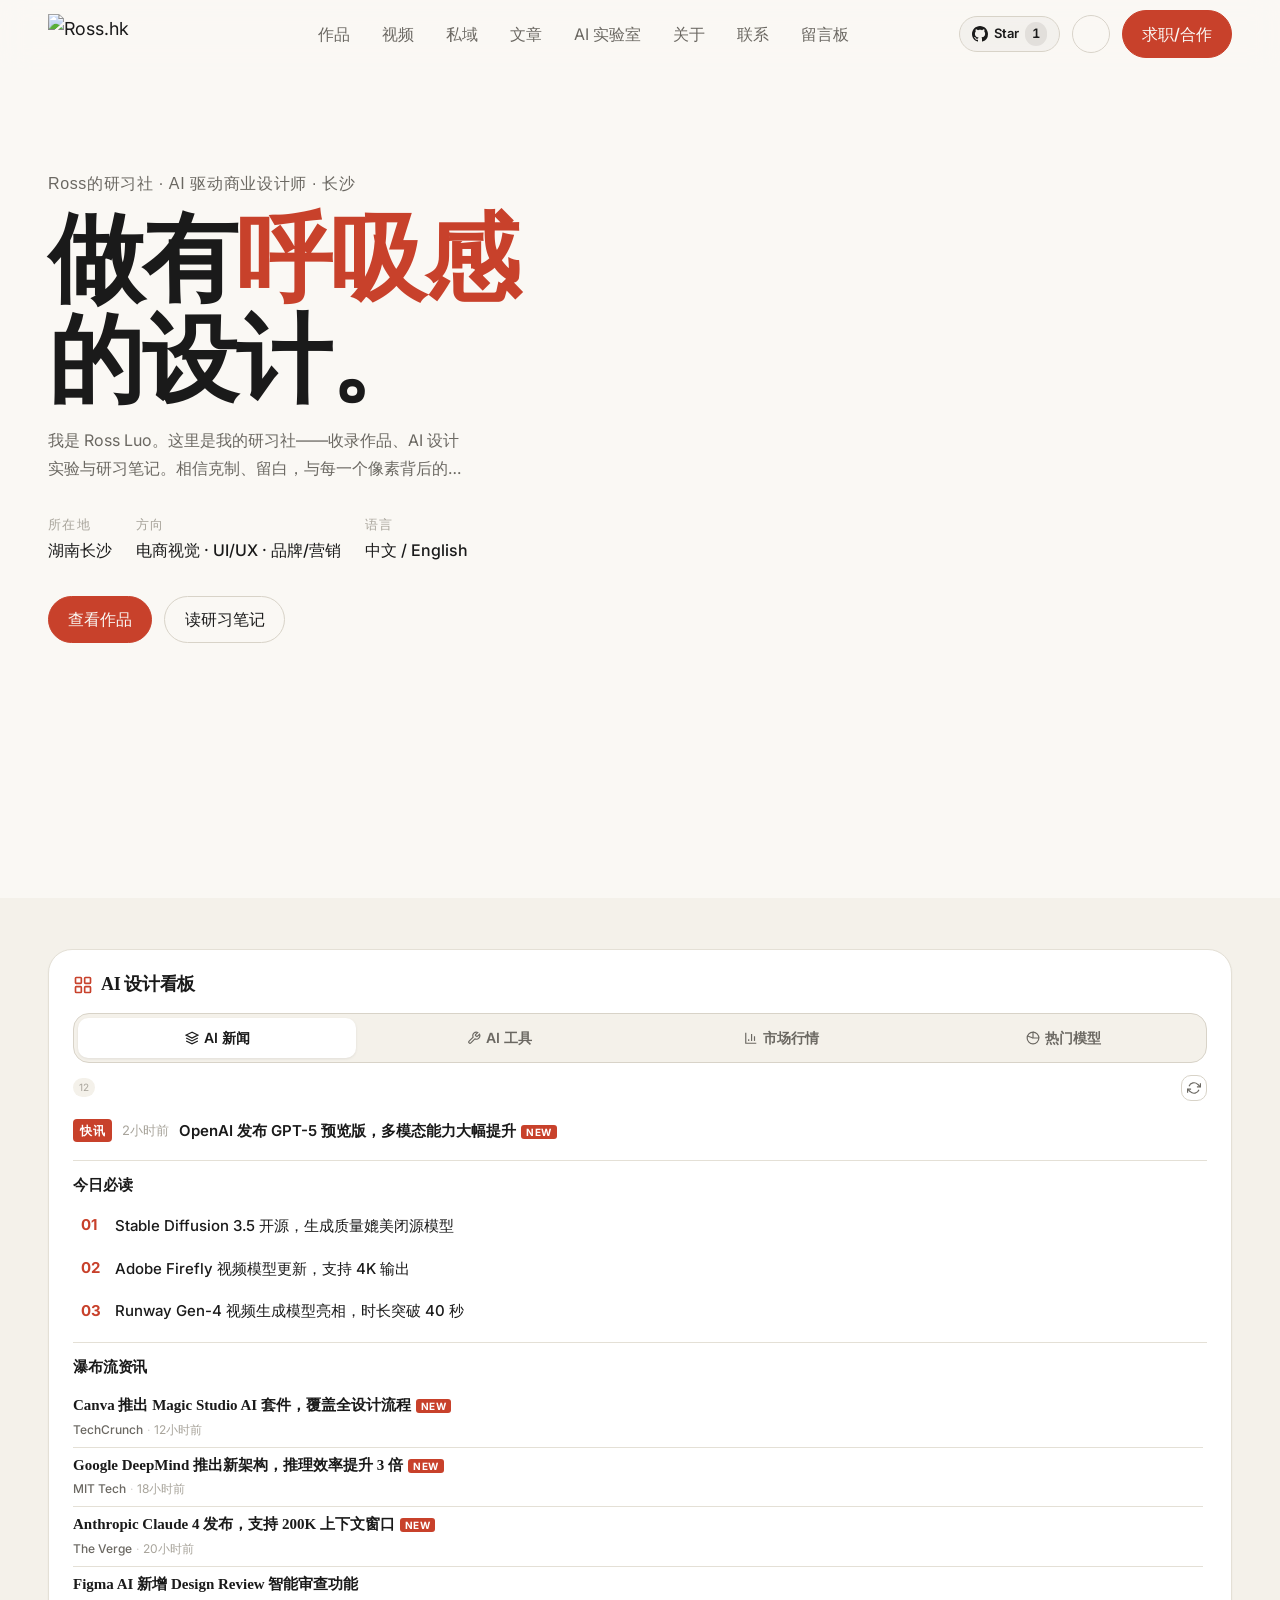
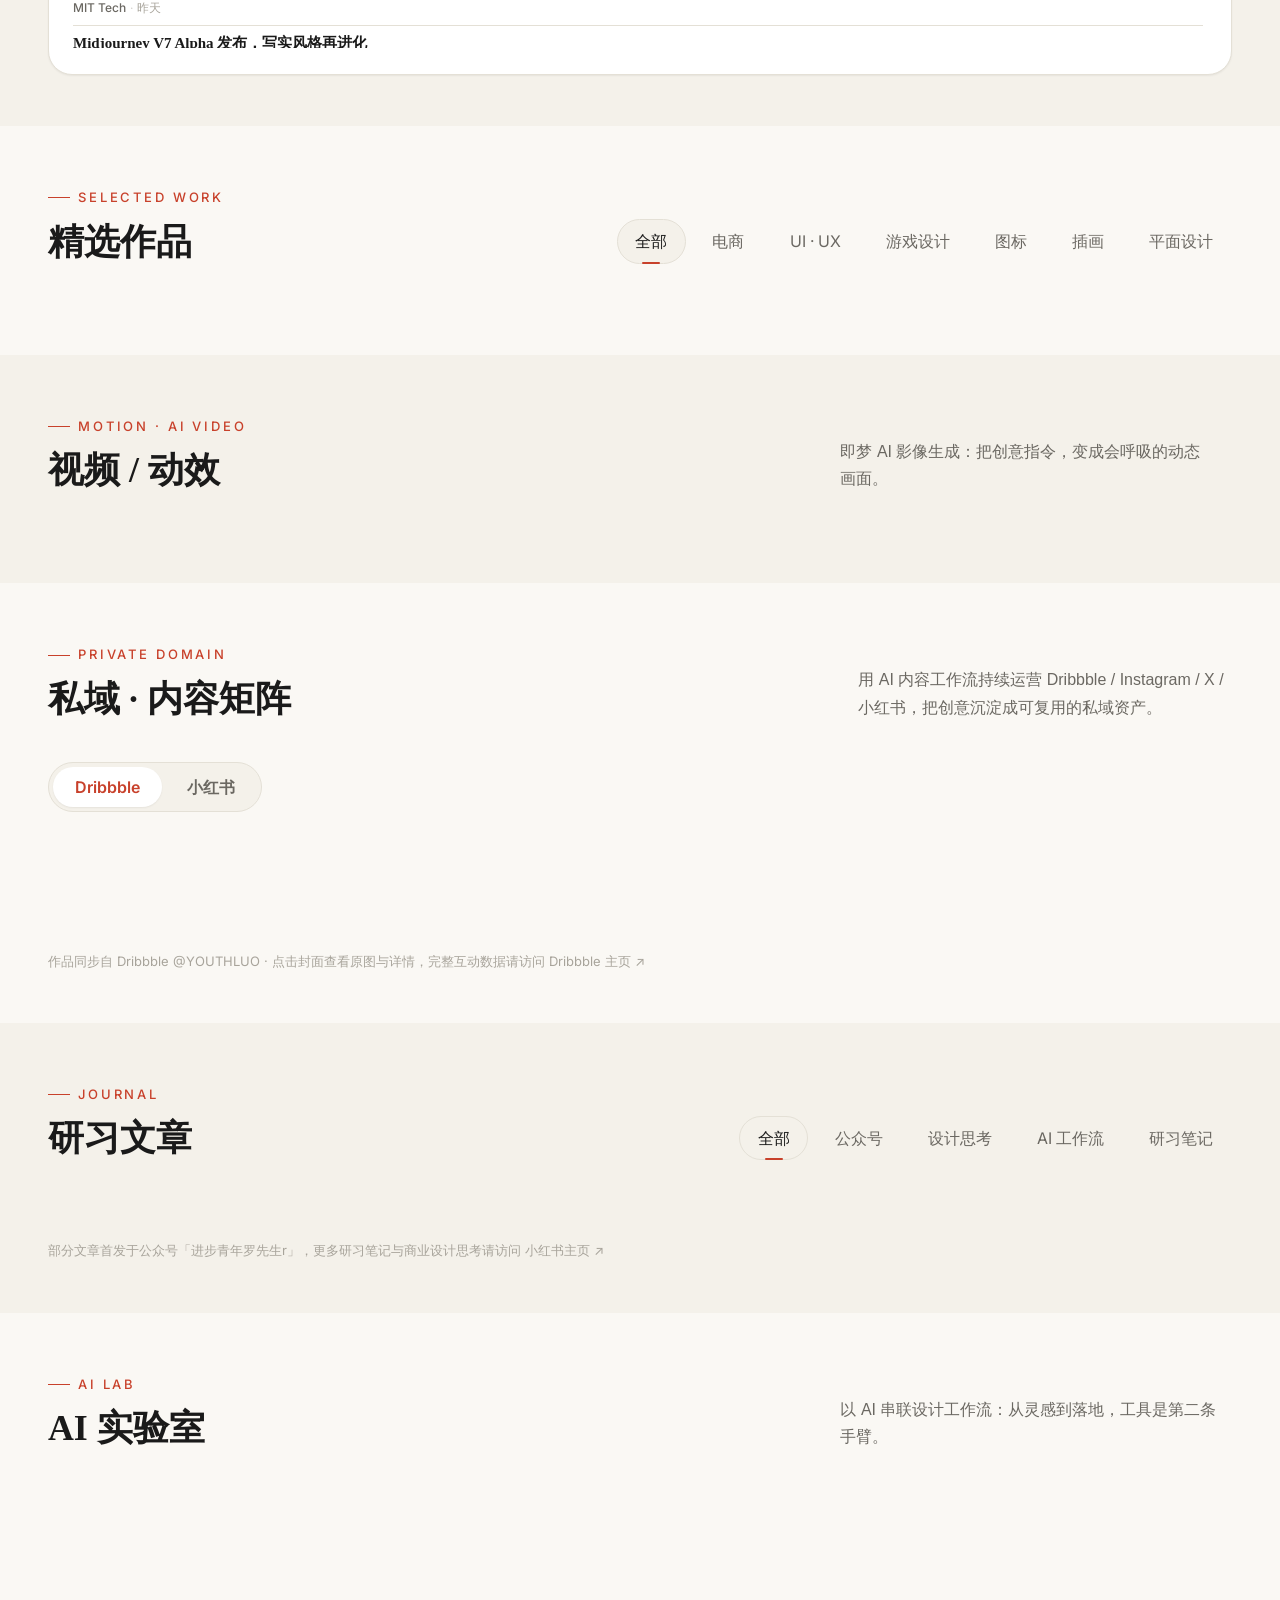
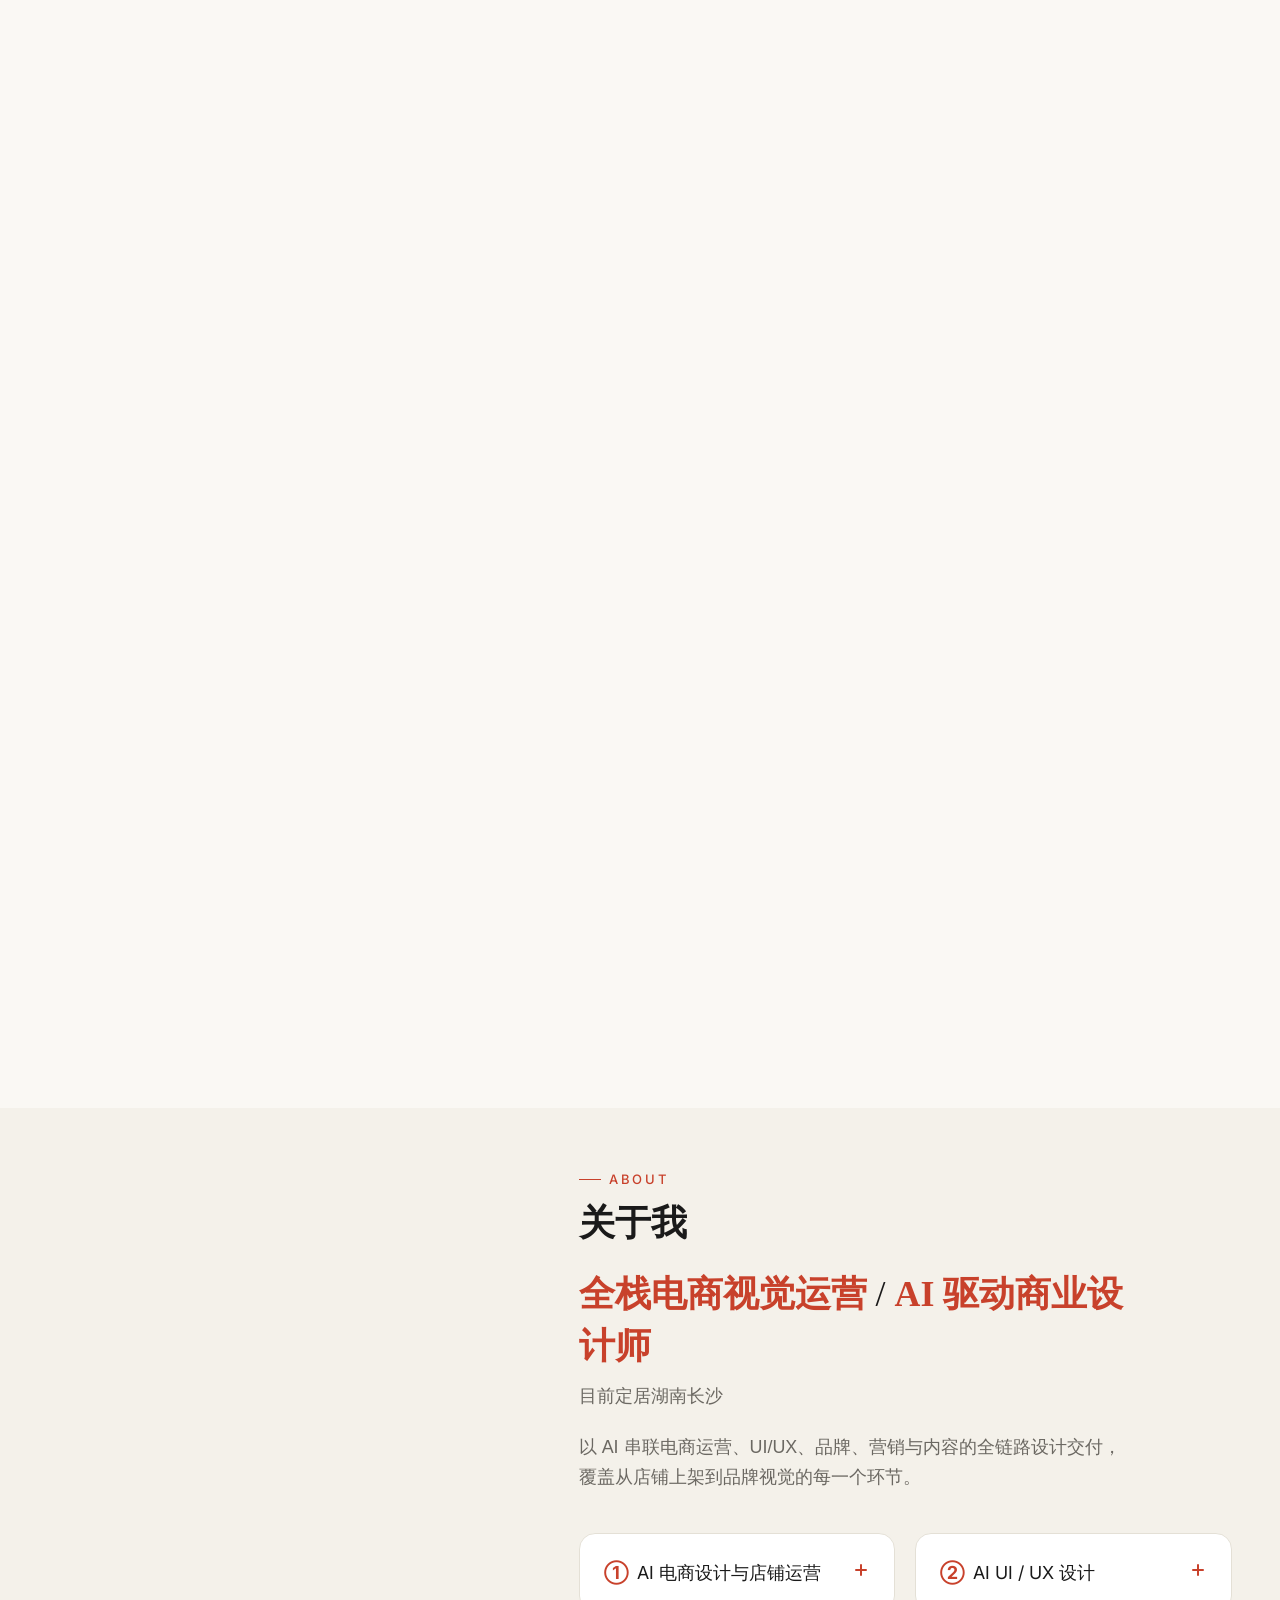
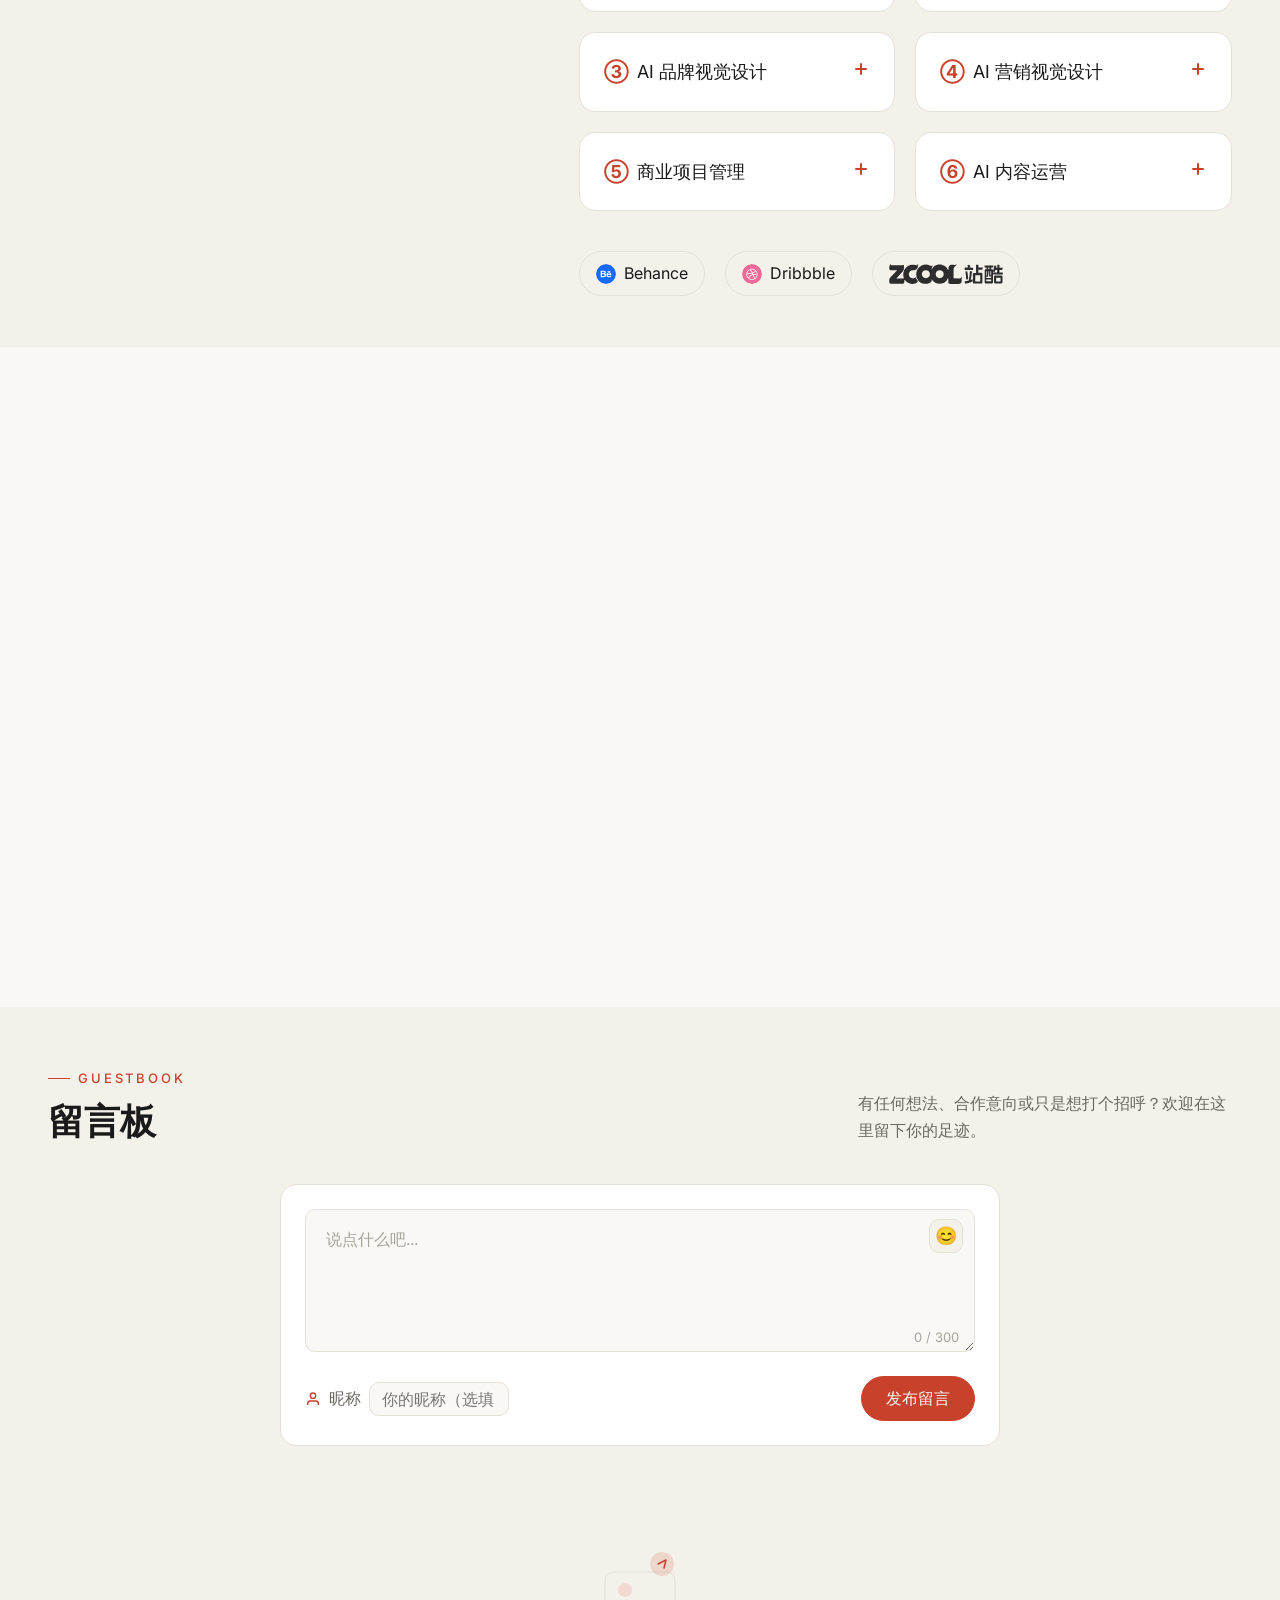
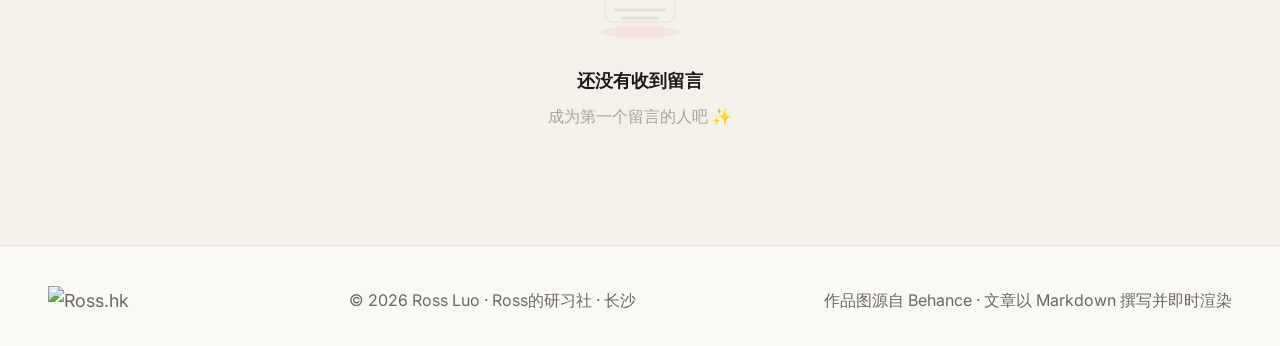
==== index.html @ 0acddac2 "R16: 内联 favicon 和品牌 SVG、恢复 AI 设计看板、市场 API、部署安全加固" ====
<!DOCTYPE html>
<html lang="zh-CN">
<head>
<meta charset="UTF-8" />
<meta name="viewport" content="width=device-width, initial-scale=1.0" />
<title>Ross的研习社 — 设计 · AI · 写作</title>
<meta name="description" content="Ross的研习社：长沙的全栈电商视觉运营 / AI 驱动商业设计师 Ross Luo 的个人网站。收录 2019–2026 年代表作品、AI 设计实验与研习文章。" />
<meta property="og:title" content="Ross的研习社 — 设计 · AI · 写作" />
<meta property="og:description" content="UI/UX · 产品设计 · 插画 · AI 工作流 · 研习笔记。" />
<meta property="og:type" content="website" />

<link rel="preconnect" href="https://fonts.googleapis.com" />
<link rel="preconnect" href="https://fonts.gstatic.com" crossorigin />
<!-- 基础西文 + 阿里巴巴普惠体 2.0 (正文) -->
<link href="https://fonts.googleapis.com/css2?family=Inter:wght@400;500;600&family=JetBrains+Mono:wght@400;500&display=swap" rel="stylesheet" />
<!-- 阿里巴巴普惠体 2.0 / 阿里妈妈数黑体 — via Alibaba CDN -->
<style>
/* 阿里巴巴普惠体 2.0 — 正文 */
@font-face{font-family:'AlibabaPuHuiTi';src:url('https://puhuiti.3langsheng.com/fonts/AlibabaPuHuiTi-2-45-Light.woff2') format('woff2');font-weight:300;font-style:normal;font-display:swap;}
@font-face{font-family:'AlibabaPuHuiTi';src:url('https://puhuiti.3langsheng.com/fonts/AlibabaPuHuiTi-2-55-Regular.woff2') format('woff2');font-weight:400;font-style:normal;font-display:swap;}
@font-face{font-family:'AlibabaPuHuiTi';src:url('https://puhuiti.3langsheng.com/fonts/AlibabaPuHuiTi-2-65-Medium.woff2') format('woff2');font-weight:500;font-style:normal;font-display:swap;}
@font-face{font-family:'AlibabaPuHuiTi';src:url('https://puhuiti.3langsheng.com/fonts/AlibabaPuHuiTi-2-75-SemiBold.woff2') format('woff2');font-weight:600;font-style:normal;font-display:swap;}
@font-face{font-family:'AlibabaPuHuiTi';src:url('https://puhuiti.3langsheng.com/fonts/AlibabaPuHuiTi-2-85-Bold.woff2') format('woff2');font-weight:700;font-style:normal;font-display:swap;}
/* 阿里妈妈数黑体 — 标题 */
@font-face{font-family:'DingTalkNumber';src:url('https://puhuiti.3langsheng.com/fonts/AlibabaPuHuiTi-3-55-Regular.woff2') format('woff2');font-weight:400;font-style:normal;font-display:swap;}
@font-face{font-family:'DingTalkNumber';src:url('https://puhuiti.3langsheng.com/fonts/AlibabaPuHuiTi-3-65-Medium.woff2') format('woff2');font-weight:500;font-style:normal;font-display:swap;}
@font-face{font-family:'DingTalkNumber';src:url('https://puhuiti.3langsheng.com/fonts/AlibabaPuHuiTi-3-75-SemiBold.woff2') format('woff2');font-weight:600;font-style:normal;font-display:swap;}
@font-face{font-family:'DingTalkNumber';src:url('https://puhuiti.3langsheng.com/fonts/AlibabaPuHuiTi-3-85-Bold.woff2') format('woff2');font-weight:700;font-style:normal;font-display:swap;}
/* 抖音美好体 — 副文本 */
@font-face{font-family:'DouyinSans';src:url('https://lf9-static.bytedocdn.com/obj/eden-cn/bjeh7q_p/static/douyin-fonts/DouyinSansBold.woff2') format('woff2');font-weight:700;font-style:normal;font-display:swap;}
/* Aa厚底黑 — 数字 */
@font-face{font-family:'AaHouDiHei';src:url('https://cdn.jsdelivr.net/gh/AaFontGroup/AaFontGroup@aafonts/AaHouDiHei-Regular.woff2') format('woff2');font-weight:400;font-style:normal;font-display:swap;}
</style>

<link rel="shortcut icon" href="[data-uri]" sizes="32x32" />
<link rel="icon" href="[data-uri]" sizes="32x32" />
<link rel="icon" href="[data-uri]" type="image/png" sizes="64x64" />
<link rel="apple-touch-icon" href="[data-uri]" />
<link rel="stylesheet" href="css/style.css?v=4" />
<script>document.documentElement.classList.add('js');</script>
</head>
<body>

<!-- 页头 -->
<header class="header" id="header">
  <div class="container header-inner">
    <a href="#top" class="logo" aria-label="Ross.hk 首页">
      <img src="images/logo-ross.png" alt="Ross.hk" class="logo-img" width="160" height="40" />
    </a>
    <nav class="nav" id="nav" aria-label="主导航">
      <a href="#work">作品</a>
      <a href="#video">视频</a>
      <a href="#private">私域</a>
      <a href="#blog">文章</a>
      <a href="#ai">AI 实验室</a>
      <a href="#about">关于</a>
      <a href="#contact">联系</a>
      <a href="#guestbook">留言板</a>
    </nav>
    <div class="header-actions">
      <a href="https://github.com/ljqross-dev/ross-portfolio" target="_blank" rel="noopener noreferrer" class="gh-star-btn" aria-label="GitHub Star">
        <svg width="16" height="16" viewBox="0 0 24 24" fill="currentColor"><path d="M12 0C5.37 0 0 5.37 0 12c0 5.31 3.435 9.795 8.205 11.385.6.105.825-.255.825-.57 0-.285-.015-1.23-.015-2.235-3.015.555-3.795-.735-4.035-1.41-.135-.345-.72-1.41-1.23-1.695-.42-.225-1.02-.78-.015-.795.945-.015 1.62.87 1.845 1.23 1.08 1.815 2.805 1.305 3.495.99.105-.78.42-1.305.765-1.605-2.67-.3-5.46-1.335-5.46-5.925 0-1.305.465-2.385 1.23-3.225-.12-.3-.54-1.53.12-3.18 0 0 1.005-.315 3.3 1.23.96-.27 1.98-.405 3-.405s2.04.135 3 .405c2.295-1.56 3.3-1.23 3.3-1.23.66 1.65.24 2.88.12 3.18.765.84 1.23 1.905 1.23 3.225 0 4.605-2.805 5.625-5.475 5.925.435.375.81 1.095.81 2.22 0 1.605-.015 2.895-.015 3.3 0 .315.225.69.825.57A12.02 12.02 0 0024 12c0-6.63-5.37-12-12-12z"/></svg>
        <span>Star</span>
        <span class="gh-star-count" id="ghStarCount">1</span>
      </a>
      <button class="theme-toggle" data-theme-toggle aria-label="切换深浅模式" type="button"></button>
      <a href="#contact" class="btn btn--primary">求职/合作</a>
      <button class="menu-toggle" id="menuToggle" aria-label="打开菜单" aria-expanded="false" type="button">
        <svg width="18" height="18" viewBox="0 0 24 24" fill="none" stroke="currentColor" stroke-width="2"><line x1="3" y1="7" x2="21" y2="7"/><line x1="3" y1="12" x2="21" y2="12"/><line x1="3" y1="17" x2="21" y2="17"/></svg>
      </button>
    </div>
  </div>
</header>

<main id="top">

<!-- Hero -->
<section class="hero">
  <div class="container">
    <div class="hero-grid">
      <div>
        <p class="hero-intro">Ross的研习社 · AI 驱动商业设计师 · 长沙</p>
        <h1 class="hero-name">做有<span class="accent">呼吸感</span><br/>的设计。</h1>
        <p class="hero-tagline">我是 Ross Luo。这里是我的研习社——收录作品、AI 设计实验与研习笔记。相信克制、留白，与每一个像素背后的理由。</p>
        <dl class="hero-meta">
          <div><dt>所在地</dt><dd>湖南长沙</dd></div>
          <div><dt>方向</dt><dd>电商视觉 · UI/UX · 品牌/营销</dd></div>
          <div><dt>语言</dt><dd>中文 / English</dd></div>
        </dl>
        <div class="hero-actions">
          <a href="#work" class="btn btn--primary">查看作品</a>
          <a href="#blog" class="btn">读研习笔记</a>
        </div>
      </div>
      <div class="hero-thumbs" id="heroThumbs">
        <!-- 由 JS 注入真实封面 -->
      </div>
    </div>

    <!-- 统计条 -->
    <div class="stats-bar">
      <div class="stats-grid">
        <div class="stat reveal">
          <div class="num">1.96<span class="suffix">w</span></div>
          <div class="label">人气</div>
          <div class="note">ZCOOL</div>
        </div>
        <div class="stat reveal">
          <div class="num">6.4<span class="suffix">k</span><span class="accent">+</span></div>
          <div class="label">累计浏览</div>
          <div class="note">Behance</div>
        </div>
        <div class="stat reveal">
          <div class="num">70<span class="accent">+</span></div>
          <div class="label">研习文章</div>
          <div class="note">小红书笔记</div>
        </div>
        <div class="stat reveal">
          <div class="num">8<span class="accent">+</span></div>
          <div class="label">AI 工具在用</div>
          <div class="note">设计工作流</div>
        </div>
        <div class="stat reveal">
          <div class="num" id="statWorks">15</div>
          <div class="label">公开作品</div>
          <div class="note">2019 — 2026</div>
        </div>
      </div>
    </div>
  </div>
</section>

<!-- AI Designer Dashboard -->
<section class="section section--news" id="aiNews">
  <div class="container">
    <div class="ainews-card">
      <!-- Dashboard 头部 -->
      <div class="dashboard-header">
        <div class="dashboard-title-wrap">
          <svg class="dashboard-icon" width="20" height="20" viewBox="0 0 24 24" fill="none" stroke="currentColor" stroke-width="2" stroke-linecap="round" stroke-linejoin="round"><rect x="3" y="3" width="7" height="7" rx="1"/><rect x="14" y="3" width="7" height="7" rx="1"/><rect x="3" y="14" width="7" height="7" rx="1"/><rect x="14" y="14" width="7" height="7" rx="1"/></svg>
          <h3 class="dashboard-title">AI 设计看板</h3>
        </div>
      </div>

      <!-- Tab 栏 -->
      <div class="dashboard-tabs" role="tablist" aria-label="Dashboard 切换">
        <button class="dash-tab active" data-tab="news" role="tab" aria-selected="true" type="button">
          <svg width="14" height="14" viewBox="0 0 24 24" fill="none" stroke="currentColor" stroke-width="2"><path d="M12 2L2 7l10 5 10-5-10-5z"/><path d="M2 17l10 5 10-5"/><path d="M2 12l10 5 10-5"/></svg>
          <span>AI 新闻</span>
        </button>
        <button class="dash-tab" data-tab="tools" role="tab" aria-selected="false" type="button">
          <svg width="14" height="14" viewBox="0 0 24 24" fill="none" stroke="currentColor" stroke-width="2"><path d="M14.7 6.3a1 1 0 000 1.4l1.6 1.6a1 1 0 001.4 0l3.77-3.77a6 6 0 01-7.94 7.94l-6.91 6.91a2.12 2.12 0 01-3-3l6.91-6.91a6 6 0 017.94-7.94l-3.76 3.76z"/></svg>
          <span>AI 工具</span>
        </button>
        <button class="dash-tab" data-tab="market" role="tab" aria-selected="false" type="button">
          <svg width="14" height="14" viewBox="0 0 24 24" fill="none" stroke="currentColor" stroke-width="2"><path d="M3 3v18h18"/><path d="M18 17V9"/><path d="M13 17V5"/><path d="M8 17v-3"/></svg>
          <span>市场行情</span>
        </button>
        <button class="dash-tab" data-tab="models" role="tab" aria-selected="false" type="button">
          <svg width="14" height="14" viewBox="0 0 24 24" fill="none" stroke="currentColor" stroke-width="2"><path d="M12 2a10 10 0 1010 10H12V2z"/><path d="M12 2a10 10 0 0110 10"/><path d="M12 12L2.5 8.5"/></svg>
          <span>热门模型</span>
        </button>
      </div>

      <!-- 面板容器 -->
      <div class="dashboard-body">
        <!-- Panel 1: AI Design News -->
        <div class="dash-panel active" data-panel="news" id="dashPanelNews" role="tabpanel">
          <div class="dash-panel-inner">
            <div class="ainews-subheader">
              <div class="ainews-title-wrap">
                <span class="ainews-count" id="aiNewsCount"></span>
              </div>
              <button class="ainews-refresh" id="aiNewsRefresh" type="button" title="刷新资讯" aria-label="刷新资讯">
                <svg width="14" height="14" viewBox="0 0 24 24" fill="none" stroke="currentColor" stroke-width="2"><polyline points="23 4 23 10 17 10"/><polyline points="1 20 1 14 7 14"/><path d="M3.51 9a9 9 0 0114.85-3.36L23 10M1 14l4.64 4.36A9 9 0 0020.49 15"/></svg>
              </button>
            </div>
            <div class="ainews-list" id="aiNewsList">
              <div class="ainews-loading">正在加载最新资讯...</div>
            </div>
          </div>
        </div>

        <!-- 注：原「市场总览」悬浮卡片已移除（hover 新闻时不再弹窗） -->

        <!-- Panel 2: AI Tools -->
        <div class="dash-panel" data-panel="tools" id="dashPanelTools" role="tabpanel" hidden>
          <div class="dash-panel-inner tools-panel">
            <div class="tools-filter" id="toolsFilter" role="tablist" aria-label="工具分类"></div>
            <div class="tools-grid" id="toolsGrid"></div>
          </div>
        </div>

        <!-- Panel 3: 市场行情 -->
        <div class="dash-panel" data-panel="market" id="dashPanelMarket" role="tabpanel" hidden>
          <div class="dash-panel-inner market-panel">
            <!-- 顶部：3 张信息卡（OpenAI动态 / 模型发布 / AI 公司融资） -->
            <div class="market-info-cards" id="marketInfoCards" aria-label="AI 资讯速览"></div>

            <!-- 实时行情区（自建 API） -->
            <div class="market-live">
              <section class="market-section">
                <header class="market-section-header">
                  <span class="market-section-title">AI 概念股</span>
                  <span class="market-section-meta" id="marketStocksMeta">4 支 · 实时</span>
                </header>
                <div class="market-grid market-grid--3" id="marketStocks"></div>
              </section>

              <section class="market-section">
                <header class="market-section-header">
                  <span class="market-section-title">科技指数</span>
                  <span class="market-section-meta" id="marketIndicesMeta">3 大指数</span>
                </header>
                <div class="market-grid market-grid--4" id="marketIndices"></div>
              </section>

              <section class="market-section">
                <header class="market-section-header">
                  <span class="market-section-title">加密货币</span>
                  <span class="market-section-meta" id="marketCryptoMeta">3 大币种</span>
                </header>
                <div class="market-grid market-grid--3" id="marketCrypto"></div>
              </section>
            </div>

            <div class="market-pulse-footer">
              <span class="market-pulse-hint" id="marketSourceHint">行情加载中…</span>
            </div>
          </div>
        </div>

        <!-- Panel 4: Trending Models -->
        <div class="dash-panel" data-panel="models" id="dashPanelModels" role="tabpanel" hidden>
          <div class="dash-panel-inner models-panel">
            <div class="models-list" id="modelsList"></div>
          </div>
        </div>
      </div>
    </div>
  </div>
</section>

<!-- 作品 -->
<section class="section" id="work">
  <div class="container">
    <div class="work-head">
      <div>
        <span class="eyebrow">Selected Work</span>
        <h2 class="section-title">精选作品</h2>
      </div>
      <div class="filters" id="filters" role="tablist" aria-label="作品分类筛选">
        <button class="filter-btn active" data-filter="all" type="button">全部</button>
        <button class="filter-btn" data-filter="ec" type="button">电商</button>
        <button class="filter-btn" data-filter="uiux" type="button">UI · UX</button>
        <button class="filter-btn" data-filter="game" type="button">游戏设计</button>
        <button class="filter-btn" data-filter="icon" type="button">图标</button>
        <button class="filter-btn" data-filter="illustration" type="button">插画</button>
        <button class="filter-btn" data-filter="graphic" type="button">平面设计</button>
      </div>
    </div>

    <div class="work-grid" id="workGrid">
      <!-- 由 JS 注入 -->
    </div>

  </div>
</section>

<!-- 视频 / 动效 -->
<section class="section section--video" id="video">
  <div class="container">
    <div class="work-head">
      <div>
        <span class="eyebrow">Motion · AI Video</span>
        <h2 class="section-title">视频 / 动效</h2>
      </div>
      <p class="ai-lead">即梦 AI 影像生成：把创意指令，变成会呼吸的动态画面。</p>
    </div>
    <div class="video-grid" id="videoGrid">
      <!-- 由 JS 注入 -->
    </div>
  </div>
</section>

<!-- 私域 -->
<section class="section section--private" id="private">
  <div class="container">
    <div class="work-head">
      <div>
        <span class="eyebrow">Private Domain</span>
        <h2 class="section-title">私域 · 内容矩阵</h2>
      </div>
      <p class="head-lead">用 AI 内容工作流持续运营 Dribbble / Instagram / X / 小红书，把创意沉淀成可复用的私域资产。</p>
    </div>

    <!-- 平台切换 Tab + 作者信息（同行） -->
    <div class="pd-topbar">
      <div class="pd-tabs" role="tablist" aria-label="私域平台切换">
        <button class="pd-tab active" data-platform="dribbble" type="button" role="tab" aria-selected="true">Dribbble</button>
        <button class="pd-tab" data-platform="xhs" type="button" role="tab" aria-selected="false">小红书</button>
      </div>
      <!-- Dribbble 作者 -->
      <div class="pd-author pd-author--dribbble reveal">
        <img class="pd-author-avatar" src="https://cdn.dribbble.com/users/3249524/avatars/normal/8d9db190d9e1e6db08ec080eab693a2d.jpg" alt="Ross (YOUTHLUO)" referrerpolicy="no-referrer" onerror="this.onerror=null;this.src='images/dribbble-avatar.svg'" />
        <div class="pd-author-meta">
          <div class="pd-author-name">Ross · YOUTHLUO</div>
          <a class="pd-author-link" href="https://dribbble.com/YOUTHLUO" target="_blank" rel="noopener">访问 Dribbble 主页 ↗</a>
        </div>
      </div>
      <!-- 小红书作者（默认隐藏） -->
      <div class="pd-author pd-author--xhs reveal" hidden>
        <img class="pd-author-avatar" src="images/xhs-avatar.jpg" onerror="this.onerror=null;this.src='images/xhs-avatar.svg'" alt="进步青年罗先生r" />
        <div class="pd-author-meta">
          <div class="pd-author-name">进步青年罗先生r</div>
          <a class="pd-author-link" href="https://www.xiaohongshu.com/user/profile/57da18087fc5b829c692b553?xsec_token=ABo8yX51RlXT4dJF1TfdWNp37t3uL6rM8m9ulDSETBKcw%3D&xsec_source=pc_search" target="_blank" rel="noopener">访问小红书主页 ↗</a>
        </div>
      </div>
    </div>

    <!-- Dribbble 视图 -->
    <div class="pd-view pd-view--dribbble" data-view="dribbble">
      <div class="xhs-filters" id="dFilters" role="tablist" aria-label="Dribbble 分类筛选"></div>
      <div class="xhs-grid" id="dribbbleGrid"></div>
      <div class="xhs-pagination" id="dribbblePagination" aria-label="分页导航"></div>
      <p class="xhs-note">作品同步自 Dribbble @YOUTHLUO · 点击封面查看原图与详情，完整互动数据请访问 <a href="https://dribbble.com/YOUTHLUO" target="_blank" rel="noopener">Dribbble 主页 ↗</a></p>
    </div>

    <!-- 小红书视图 -->
    <div class="pd-view pd-view--xhs" data-view="xhs" hidden>
      <div class="xhs-filters" id="xFilters" role="tablist" aria-label="小红书分类筛选"></div>
      <div class="xhs-grid" id="xhsGrid"></div>
      <div class="xhs-pagination" id="xhsPagination" aria-label="分页导航"></div>
      <p class="xhs-note">数据同步自小红书主页 · 点赞 / 收藏 / 评论为发布时快照，实时数据请访问 <a href="https://www.xiaohongshu.com/user/profile/57da18087fc5b829c692b553?xsec_token=ABo8yX51RlXT4dJF1TfdWNp37t3uL6rM8m9ulDSETBKcw%3D&xsec_source=pc_search" target="_blank" rel="noopener">小红书主页 ↗</a></p>
    </div>
  </div>
</section>

<!-- 文章 -->
<section class="section" id="blog">
  <div class="container">
    <div class="work-head">
      <div>
        <span class="eyebrow">Journal</span>
        <h2 class="section-title">研习文章</h2>
      </div>
      <div class="filters" id="blogFilters" role="tablist" aria-label="文章分类筛选">
        <button class="filter-btn active" data-bfilter="all" type="button">全部</button>
        <button class="filter-btn" data-bfilter="wechat" type="button">公众号</button>
        <button class="filter-btn" data-bfilter="design" type="button">设计思考</button>
        <button class="filter-btn" data-bfilter="ai" type="button">AI 工作流</button>
        <button class="filter-btn" data-bfilter="notes" type="button">研习笔记</button>
      </div>
    </div>

    <div class="subfilters" id="blogSub" hidden aria-label="公众号子分类">
      <!-- 由 JS 注入子分类标签 -->
    </div>

    <div class="blog-grid" id="blogGrid">
      <!-- 由 JS 注入 -->
    </div>

    <div class="blog-pagination" id="blogPagination" aria-label="分页导航"></div>

    <p class="xhs-page-info">部分文章首发于公众号「进步青年罗先生r」，更多研习笔记与商业设计思考请访问 <a href="https://www.xiaohongshu.com/user/profile/57da18087fc5b829c692b553" target="_blank" rel="noopener">小红书主页 ↗</a></p>
  </div>
</section>

<!-- AI 实验室 -->
<section class="section section--ai" id="ai">
  <div class="container">
    <div class="work-head">
      <div>
        <span class="eyebrow">AI Lab</span>
        <h2 class="section-title">AI 实验室</h2>
      </div>
      <p class="ai-lead">以 AI 串联设计工作流：从灵感到落地，工具是第二条手臂。</p>
    </div>

    <div class="ai-grid">
      <article class="ai-card reveal">
        <div class="ai-card-icon" aria-hidden="true">
          <svg width="22" height="22" viewBox="0 0 24 24" fill="none" stroke="currentColor" stroke-width="1.8"><path d="M12 2l2.4 5.3L20 9.5l-5.6 2.2L12 17l-2.4-5.3L4 9.5l5.6-2.2z"/><path d="M19 15l1 2.2L22 18l-2 .8L19 21l-1-2.2L16 18l2-.8z"/></svg>
        </div>
        <h3>生成式视觉探索</h3>
        <p>用 ChatGPT Image 2.0 快速且精准地建立设计方向：从电商主图、详情页到直播间视觉，把「一眼惊艳」与「一看就懂」放进同一个画面。</p>
        <div class="ai-tags"><span>ChatGPT Image 2.0</span><span>概念稿</span><span>风格探索</span></div>
      </article>

      <article class="ai-card reveal">
        <div class="ai-card-icon" aria-hidden="true">
          <svg width="22" height="22" viewBox="0 0 24 24" fill="none" stroke="currentColor" stroke-width="1.8"><rect x="3" y="4" width="18" height="14" rx="2"/><line x1="3" y1="9" x2="21" y2="9"/><line x1="8" y1="9" x2="8" y2="18"/></svg>
        </div>
        <h3>信息层级梳理</h3>
        <p>让 Gemini 参与信息架构：梳理页面层级、内容优先级与文案骨架，把界面语言先想清楚，再动手画。</p>
        <div class="ai-tags"><span>Gemini</span><span>信息架构</span><span>内容策略</span></div>
      </article>

      <article class="ai-card reveal">
        <div class="ai-card-icon" aria-hidden="true">
          <svg width="22" height="22" viewBox="0 0 24 24" fill="none" stroke="currentColor" stroke-width="1.8"><circle cx="6" cy="6" r="3"/><circle cx="18" cy="18" r="3"/><path d="M8.5 8.5L15.5 15.5"/><path d="M18 6h-5M6 18v-5"/></svg>
        </div>
        <h3>跨平台规范串联</h3>
        <p>用 Stitch 串联 X、Instagram、小红书等平台的视觉规范，让分散的公域账号用统一的视觉语言建立「你是谁」的认知。</p>
        <div class="ai-tags"><span>Stitch</span><span>设计规范</span><span>品牌一致性</span></div>
      </article>

      <article class="ai-card reveal">
        <div class="ai-card-icon" aria-hidden="true">
          <svg width="22" height="22" viewBox="0 0 24 24" fill="none" stroke="currentColor" stroke-width="1.8"><rect x="4" y="4" width="7" height="7" rx="1.5"/><rect x="13" y="4" width="7" height="7" rx="1.5"/><rect x="4" y="13" width="7" height="7" rx="1.5"/><path d="M16.5 13v7M13 16.5h7"/></svg>
        </div>
        <h3>组件与变体自动化</h3>
        <p>Figma AI 自动生成组件与变体，把重复劳动交给工具，把时间留给结构与节奏——设计系统因此更快收敛。</p>
        <div class="ai-tags"><span>Figma AI</span><span>设计系统</span><span>组件变体</span></div>
      </article>
    </div>

    <!-- AI 工作流 -->
    <div class="ai-flow reveal" aria-label="AI 设计工作流">
      <div class="ai-flow-step"><span class="ai-flow-num">01</span><h4>定方向</h4><p>ChatGPT Image 建立视觉方向</p></div>
      <div class="ai-flow-arrow" aria-hidden="true">→</div>
      <div class="ai-flow-step"><span class="ai-flow-num">02</span><h4>理层级</h4><p>Gemini 梳理信息与文案</p></div>
      <div class="ai-flow-arrow" aria-hidden="true">→</div>
      <div class="ai-flow-step"><span class="ai-flow-num">03</span><h4>串规范</h4><p>Stitch 打通跨平台规范</p></div>
      <div class="ai-flow-arrow" aria-hidden="true">→</div>
      <div class="ai-flow-step"><span class="ai-flow-num">04</span><h4>做落地</h4><p>Figma AI 生成组件与变体</p></div>
    </div>

    <!-- 站酷精选 -->
    <div class="zcool-wrap reveal">
      <div class="zcool-head work-head">
        <div>
          <span class="eyebrow">From ZCOOL</span>
          <h3 class="zcool-title">AI 节日趣闻</h3>
        </div>
        <p class="zcool-lead">把 AI 工作流落到节日命题里——以下两篇已发表于站酷，记录用 AI 讲节日故事的过程。</p>
      </div>
      <div class="zcool-grid">
        <a class="zcool-card" href="https://www.zcool.com.cn/work/ZNzIxMTA2MDQ=.html" target="_blank" rel="noopener">
          <div class="zcool-banner zcool-banner--duanwu">
            <span class="zcool-badge">ZCOOL · 站酷</span>
            <h4>AI 助力创意，「端午节」的夏季之旅</h4>
          </div>
          <div class="zcool-body">
            <p class="zcool-excerpt">从车斗到副驾的端午长路：用 AI 把「粽香轮转」的亲情记忆，生成宫崎骏、鸟山明等不同画风的视觉旅程，并延展主 KV、横版 Banner、C4D 透明材质与概念场景渲染。</p>
            <div class="zcool-tags"><span>AI 生图</span><span>节日命题</span><span>多画风</span></div>
            <span class="zcool-go">查看站酷作品 <svg width="14" height="14" viewBox="0 0 24 24" fill="none" stroke="currentColor" stroke-width="2"><line x1="5" y1="12" x2="19" y2="12"/><polyline points="12 5 19 12 12 19"/></svg></span>
          </div>
        </a>
        <a class="zcool-card" href="https://www.zcool.com.cn/work/ZNzE4MzMxNTY=.html" target="_blank" rel="noopener">
          <div class="zcool-banner zcool-banner--wuyi">
            <span class="zcool-badge">ZCOOL · 站酷</span>
            <h4>AI 助力创意，「五一劳动节」系列设计</h4>
          </div>
          <div class="zcool-body">
            <p class="zcool-excerpt">效率暴涨小秘诀：用 Midjourney 与即梦 AI 双重创作 24 位行业 3D 形象 IP，搭配 13 张 APP 运营海报与 15 张主 KV（10 种材质风格），并产出可植入产品的动态视频。</p>
            <div class="zcool-tags"><span>Midjourney</span><span>即梦 AI</span><span>3D 形象</span></div>
            <span class="zcool-go">查看站酷作品 <svg width="14" height="14" viewBox="0 0 24 24" fill="none" stroke="currentColor" stroke-width="2"><line x1="5" y1="12" x2="19" y2="12"/><polyline points="12 5 19 12 12 19"/></svg></span>
          </div>
        </a>
      </div>
    </div>
  </div>
</section>


<!-- 关于 -->
<section class="section" id="about">
  <div class="container">
    <div class="about-grid">
      <div class="about-portrait reveal">
        <video class="about-video" src="videos/about.mp4" autoplay muted loop playsinline preload="metadata" aria-label="Ross Luo 个人动效视频"></video>
      </div>
      <div class="about-text">
        <span class="eyebrow">About</span>
        <h2 class="section-title">关于我</h2>
        <p class="about-lead"><strong>全栈电商视觉运营</strong> / <strong>AI 驱动商业设计师</strong></p>
        <p class="about-loc">目前定居湖南长沙</p>
        <p class="about-intro">以 AI 串联电商运营、UI/UX、品牌、营销与内容的全链路设计交付，覆盖从店铺上架到品牌视觉的每一个环节。</p>

        <div class="caps">
          <div class="cap">
            <button class="cap-head" type="button" aria-expanded="false"><span class="cap-no">①</span> AI 电商设计与店铺运营<span class="cap-toggle" aria-hidden="true"></span></button>
            <div class="cap-body">
              <p class="cap-desc">负责商品主图、SKU 图、详情页、活动页、店铺装修及商品上架；以及直播背景、直播贴片等系列设计。熟悉千牛、抖店后台运营、活动配置、店铺数据分析及客户沟通。</p>
              <div class="cap-tools">
                <span class="ct"><i>AI</i> GPT · Gemini · Claude · DeepSeek · Perplexity AI</span>
                <span class="ct"><i>视觉</i> Midjourney · 即梦AI · 椒图AI</span>
              </div>
            </div>
          </div>
          <div class="cap">
            <button class="cap-head" type="button" aria-expanded="false"><span class="cap-no">②</span> AI UI / UX 设计<span class="cap-toggle" aria-hidden="true"></span></button>
            <div class="cap-body">
              <p class="cap-desc">熟悉 Figma、MasterGo、Stitch，具备 Design System、设计规范、组件库、页面设计、原型设计及交互设计能力。</p>
              <div class="cap-tools">
                <span class="ct"><i>AI</i> GPT · Gemini · Claude</span>
                <span class="ct"><i>UI</i> Figma · MasterGo · Stitch</span>
              </div>
            </div>
          </div>
          <div class="cap">
            <button class="cap-head" type="button" aria-expanded="false"><span class="cap-no">③</span> AI 品牌视觉设计<span class="cap-toggle" aria-hidden="true"></span></button>
            <div class="cap-body">
              <p class="cap-desc">独立完成品牌定位、Logo、VI、IP、品牌视觉系统及线上线下营销物料设计。</p>
              <div class="cap-tools">
                <span class="ct"><i>AI</i> GPT · Gemini · Claude · DeepSeek</span>
                <span class="ct"><i>视觉</i> Midjourney · 即梦AI · 腾讯Miora</span>
              </div>
            </div>
          </div>
          <div class="cap">
            <button class="cap-head" type="button" aria-expanded="false"><span class="cap-no">④</span> AI 营销视觉设计<span class="cap-toggle" aria-hidden="true"></span></button>
            <div class="cap-body">
              <p class="cap-desc">负责海报、Banner、电商活动、公域运营及社媒视觉设计，快速完成创意策划与多方案输出。</p>
              <div class="cap-tools">
                <span class="ct"><i>AI</i> GPT · Perplexity AI</span>
                <span class="ct"><i>视觉</i> Midjourney · 即梦AI</span>
              </div>
            </div>
          </div>
          <div class="cap">
            <button class="cap-head" type="button" aria-expanded="false"><span class="cap-no">⑤</span> 商业项目管理<span class="cap-toggle" aria-hidden="true"></span></button>
            <div class="cap-body">
              <p class="cap-desc">具备需求分析、客户沟通、方案提案、印刷落地、供应商协同及项目管理能力，实现设计全流程交付。</p>
              <div class="cap-tools">
                <span class="ct"><i>AI</i> GPT · Claude · DeepSeek</span>
              </div>
            </div>
          </div>
          <div class="cap">
            <button class="cap-head" type="button" aria-expanded="false"><span class="cap-no">⑥</span> AI 内容运营<span class="cap-toggle" aria-hidden="true"></span></button>
            <div class="cap-body">
              <p class="cap-desc">持续运营小红书、微信公众号、Instagram、X 等平台，关注 AI 工具、设计工作流及行业趋势。</p>
              <div class="cap-tools">
                <span class="ct"><i>AI</i> GPT · Gemini · Claude · Perplexity AI · DeepSeek</span>
              </div>
            </div>
          </div>
        </div>
        <div class="about-socials">
          <a class="soc" href="https://www.behance.net/1834305924cce" target="_blank" rel="noopener" aria-label="Behance" title="Behance">
            <svg class="soc-brand" viewBox="0 0 1024 1024" version="1.1" xmlns="http://www.w3.org/2000/svg"><path d="M0 512C0 229.23264 229.23264 0 512 0s512 229.23264 512 512-229.23264 512-512 512S0 794.76736 0 512z" fill="#1769FF"></path><path d="M504.97024 427.6224c0-19.73248-5.1712-36.64896-15.47776-50.81088-17.18272-23.06048-46.30528-34.87744-87.47008-35.47648H238.93504v332.93824h152.07424c17.14688 0 33.00864-1.4592 47.68256-4.46976 14.67392-3.04128 27.35616-8.58112 38.1184-16.72192a92.53888 92.53888 0 0 0 23.8848-26.19904c10.05056-15.65184 15.06304-33.36192 15.06304-53.0944 0-19.13344-4.39808-35.41504-13.1328-48.78336-8.832-13.40416-21.80608-23.18848-39.0144-29.39904 11.33568-5.69856 19.90656-12.03712 25.7536-18.944 10.43456-12.35456 15.60576-28.72832 15.60576-49.03936zM587.90912 356.85376h144.62464v41.43616h-144.62464zM719.79008 433.0752c17.4336 7.66464 31.78496 19.82976 43.08992 36.4288 10.30656 14.63296 16.9216 31.616 19.9424 50.90304 1.7664 11.27936 2.47296 27.62752 2.18112 48.88576h-181.84192c1.09056 24.67328 9.69728 42.00448 26.1376 51.9168 9.9584 6.17984 21.93408 9.28256 35.99872 9.28256 14.80192 0 26.9056-3.76832 36.18816-11.27936 5.10464-4.08576 9.6-9.72288 13.45536-16.9472h66.62656c-1.7664 14.57152-9.856 29.42976-24.17664 44.50816-22.3488 23.92064-53.6576 35.8912-93.89056 35.8912-33.23904 0-62.55616-10.07104-87.88992-30.2848-25.46176-20.17792-38.11328-53.05856-38.11328-98.54976 0-42.67008 11.46368-75.392 34.3552-98.17088 22.9632-22.71232 52.66432-34.1504 89.23648-34.1504 21.73952 0 41.2928 3.8656 58.7008 11.56608z" fill="#FFFFFF"></path><path d="M604.76928 526.80704c2.37568-16.0256 8.18688-28.72832 17.40288-38.10816 9.216-9.37472 22.25152-14.06464 38.94784-14.06464 15.41632 0 28.29312 4.4032 38.7584 13.24032 10.3424 8.90368 16.18432 21.82656 17.37216 38.93248h-112.48128zM306.20672 616.48896v-88.79104h83.10272c14.44864 0.12288 25.71776 2.02752 33.74592 5.63712 14.35136 6.49216 21.48352 18.37056 21.48352 35.73248 0 20.46464-7.38816 34.2784-22.19008 41.56416-8.12544 3.89632-19.5584 5.85728-34.19648 5.85728H306.20672zM306.20672 399.14496v73.46176h82.0736c14.61248 0 26.5216-2.75456 35.70688-8.2688 9.11872-5.50912 13.71136-15.26784 13.71136-29.20448 0-15.55456-6.03648-25.78944-18.11456-30.79168-10.46528-3.456-23.7568-5.1968-39.9104-5.1968H306.20672z" fill="#1769FF"></path></svg>
            <span>Behance</span>
          </a>
          <a class="soc" href="https://dribbble.com/YOUTHLUO" target="_blank" rel="noopener" aria-label="Dribbble" title="Dribbble">
            <svg class="soc-brand" viewBox="0 0 1024 1024" version="1.1" xmlns="http://www.w3.org/2000/svg"><path d="M512 1024C229.2224 1024 0 794.7776 0 512 0 229.2224 229.2224 0 512 0c282.7776 0 512 229.2224 512 512 0 282.7776-229.2224 512-512 512z m0-785.066667c-160.238933 0-290.133333 129.8944-290.133333 290.133334s129.8944 290.133333 290.133333 290.133333 290.133333-129.8944 290.133333-290.133333-129.8944-290.133333-290.133333-290.133334z m96.7168 518.314667A247.7568 247.7568 0 0 1 512 776.874667c-58.9312 0-111.5648-18.875733-157.917867-56.661334l5.666134 4.164267c8.823467-19.387733 21.794133-38.024533 38.912-55.9104 17.134933-17.885867 33.621333-32.3072 49.493333-43.264a484.693333 484.693333 0 0 1 51.7632-30.976c18.6368-9.693867 31.351467-15.872 38.144-18.500267 6.8096-2.645333 12.219733-4.727467 16.247467-6.2464l0.750933-0.375466h0.768c24.6784 64.733867 42.308267 127.4368 52.8896 188.142933z m-69.888-229.307733c-1.024 0.512-2.645333 1.058133-4.9152 1.706666l-4.9152 1.314134-13.9776 4.898133c-9.557333 3.5328-22.101333 9.5744-37.5808 18.141867-15.496533 8.567467-31.914667 18.773333-49.322667 30.600533-17.3568 11.8272-35.310933 27.511467-53.8112 47.035733a316.706133 316.706133 0 0 0-46.660266 62.890667 248.064 248.064 0 0 1-46.848-76.117333A243.0976 243.0976 0 0 1 264.192 529.066667c0-3.5328 0.136533-6.178133 0.375467-7.936 91.170133 0 175.9232-11.707733 254.242133-35.1232 8.072533 15.598933 14.7456 29.5936 20.036267 41.9328z m-40.430933-80.093867c-76.561067 20.138667-152.866133 30.208-228.932267 30.208a244.8384 244.8384 0 0 1 48.349867-102.741333 244.497067 244.497067 0 0 1 88.405333-70.263467c31.232 41.557333 61.952 89.156267 92.177067 142.7968z m258.389333 120.507733a244.309333 244.309333 0 0 1-36.2496 94.634667 247.569067 247.569067 0 0 1-69.888 71.594667c-10.325333-57.924267-26.453333-116.992-48.366933-177.186134 50.1248-7.799467 101.632-4.1472 154.5216 10.9568zM453.6832 287.0784c-0.580267 0-1.160533 0.5632-1.7408 1.706667 0.580267-1.143467 1.160533-1.706667 1.7408-1.706667z m221.917867 56.1152l-4.727467 6.621867c-1.877333 2.645333-6.6048 7.748267-14.165333 15.291733a242.688 242.688 0 0 1-24.746667 21.538133c-8.942933 6.792533-21.0944 14.5408-36.4544 23.227734-15.36 8.704-31.744 16.315733-49.117867 22.869333-28.962133-53.4016-59.938133-101.512533-92.928-144.315733A249.856 249.856 0 0 1 512 281.258667c62.464 0 116.992 20.650667 163.584 61.952z m84.241066 183.227733l-3.7888-0.750933c-2.5088-0.512-5.666133-1.0752-9.437866-1.706667l-13.789867-2.269866c-5.410133-0.8704-11.451733-1.706667-18.1248-2.4576a726.818133 726.818133 0 0 0-21.3504-2.065067 622.045867 622.045867 0 0 0-50.244267-2.082133c-8.823467 0-18.0736 0.256-27.767466 0.750933-9.693867 0.512-19.080533 1.3824-28.16 2.645333a45.397333 45.397333 0 0 1-2.816-6.229333 149.623467 149.623467 0 0 1-2.4576-6.6048c-4.778667-10.581333-10.325333-22.545067-16.622934-35.8912a386.628267 386.628267 0 0 0 49.664-24.3712c15.752533-9.198933 28.347733-17.373867 37.7856-24.558933 9.454933-7.168 18.397867-14.7968 26.8288-22.852267s13.909333-13.653333 16.4352-16.810667c2.525867-3.140267 4.9152-6.229333 7.168-9.250133l0.392534-0.375467c36.7616 44.817067 55.534933 96.443733 56.285866 154.88z" fill="#F46899"></path></svg>
            <span>Dribbble</span>
          </a>
          <a class="soc" href="https://www.zcool.com.cn/u/14877158#tab_anchor" target="_blank" rel="noopener" aria-label="站酷" title="站酷">
            <svg class="soc-zcool-logo" viewBox="0 0 5851 1024" version="1.1" xmlns="http://www.w3.org/2000/svg"><path d="M4305.67619 190.171429h-214.55238l82.895238-24.380953c-4.87619-9.752381-9.752381-24.380952-14.628572-39.009524-4.87619-14.628571-14.628571-29.257143-24.380952-43.885714-9.752381-14.628571-19.504762-29.257143-29.257143-39.009524l-102.4 24.380953c9.752381 9.752381 14.628571 24.380952 24.380952 39.009523 9.752381 14.628571 14.628571 29.257143 19.504762 39.009524 4.87619 14.628571 9.752381 24.380952 14.628572 39.009524h-185.295238v117.028572h429.104761V190.171429zM3730.285714 663.161905c-24.380952 29.257143-58.514286 73.142857-131.657143 78.019047l-292.571428-14.628571V341.333333c0-136.533333 24.380952-175.542857 53.638095-199.923809 34.133333-24.380952 78.019048-43.885714 97.52381-112.152381V9.752381c-4.87619-4.87619-9.752381-4.87619-14.628572 4.87619-24.380952 34.133333-43.885714 48.761905-92.647619 39.009524-146.285714-34.133333-307.2-58.514286-307.2 214.552381v29.257143c0 19.504762-14.628571 29.257143-29.257143 0 0-4.87619-4.87619-9.752381-4.87619-9.752381-34.133333-73.142857-78.019048-131.657143-151.161905-180.419048C2779.428571 58.514286 2691.657143 29.257143 2589.257143 29.257143s-199.92381 29.257143-277.942857 87.771428c-48.761905 39.009524-82.895238 92.647619-102.4 136.533334-4.87619 9.752381-14.628571 24.380952-19.504762 9.752381-14.628571-34.133333 24.380952-97.52381 39.009524-146.285715 4.87619-14.628571 4.87619-24.380952 0-39.009523-4.87619-29.257143-19.504762-14.628571-19.504762-4.876191-14.628571 63.390476-87.771429 24.380952-121.904762 4.876191-58.514286-34.133333-121.904762-53.638095-195.047619-53.638096-136.533333 0-258.438095 53.638095-351.085715 146.285715-87.771429 87.771429-146.285714 214.552381-146.285714 351.085714s48.761905 263.314286 136.533334 355.961905c87.771429 87.771429 219.428571 136.533333 355.961904 136.533333 102.4 0 321.828571-63.390476 297.447619-195.047619 0-9.752381-4.87619-29.257143-4.87619-34.133333 4.87619-9.752381 9.752381-4.87619 14.628571 0 9.752381 14.628571 19.504762 34.133333 29.257143 48.761904 63.390476 97.52381 209.67619 180.419048 365.714286 180.419048 82.895238 0 165.790476-19.504762 234.057143-58.514286 82.895238-43.885714 141.409524-117.028571 180.419047-199.923809 0-4.87619 4.87619-4.87619 4.876191-9.752381 9.752381-24.380952 29.257143-29.257143 29.257143 4.87619v195.047619c0 58.514286 53.638095 78.019048 141.409523 73.142858h385.219048c97.52381 0 141.409524-34.133333 151.161905-107.276191 9.752381-58.514286 0-102.4 4.87619-141.409524 4.87619-58.514286 24.380952-87.771429 24.380953-92.647619 19.504762-19.504762 4.87619-29.257143-14.628572-14.628571z m-1696.914285 4.87619c-39.009524 39.009524-87.771429 58.514286-146.285715 58.514286s-107.27619-24.380952-146.285714-58.514286c-39.009524-39.009524-58.514286-87.771429-58.514286-146.285714s24.380952-107.27619 58.514286-146.285714c39.009524-39.009524 87.771429-58.514286 146.285714-58.514286s107.27619 24.380952 146.285715 58.514286c39.009524 39.009524 58.514286 87.771429 58.514285 146.285714 4.87619 58.514286-19.504762 112.152381-58.514285 146.285714z m707.047619 0c-39.009524 39.009524-87.771429 58.514286-146.285715 58.514286s-107.27619-24.380952-146.285714-58.514286c-39.009524-39.009524-58.514286-87.771429-58.514286-146.285714s24.380952-107.27619 58.514286-146.285714c39.009524-39.009524 87.771429-58.514286 146.285714-58.514286s107.27619 24.380952 146.285715 58.514286c39.009524 39.009524 58.514286 87.771429 58.514285 146.285714s-19.504762 112.152381-58.514285 146.285714z" fill="#2c2c2c"></path><path d="M1453.104762 828.952381c-58.514286-43.885714-82.895238-63.390476-53.638095-126.780952 9.752381-19.504762-4.87619-29.257143-19.504762-19.504762-68.266667 53.638095-146.285714 68.266667-229.180953 39.009523-224.304762-73.142857-151.161905-433.980952 87.771429-404.723809 92.647619 9.752381 170.666667-14.628571 214.552381-107.276191 24.380952-48.761905 34.133333-97.52381 43.885714-190.171428 4.87619-19.504762-19.504762-19.504762-24.380952-9.752381-14.628571 39.009524-29.257143 48.761905-48.761905 53.638095-43.885714 9.752381-87.771429-9.752381-136.533333-19.504762-73.142857-9.752381-131.657143-9.752381-199.92381 9.752381-82.895238 24.380952-156.038095 63.390476-214.552381 121.904762C785.066667 263.314286 731.428571 390.095238 731.428571 526.628571c0 58.514286 4.87619 112.152381 19.504762 160.914286 14.628571 58.514286 4.87619 53.638095-39.009523 58.514286H375.466667l302.323809-331.580953c87.771429-87.771429 87.771429-131.657143 87.771429-243.809523 0-34.133333-4.87619-73.142857 4.87619-107.276191 4.87619-14.628571-4.87619-19.504762-19.504762-14.628571-34.133333 9.752381-92.647619 9.752381-190.171428 9.752381h-438.857143C97.52381 58.514286 87.771429 43.885714 97.52381 24.380952c0-4.87619 0-19.504762-9.752381-19.504762C24.380952 34.133333 9.752381 165.790476 14.628571 248.685714c0 43.885714 24.380952 68.266667 58.514286 68.266667h346.209524l-355.961905 380.342857c-24.380952 29.257143-48.761905 68.266667-48.761905 121.904762V926.47619c0 48.761905 29.257143 78.019048 82.895239 87.771429h594.895238c58.514286-9.752381 97.52381-39.009524 92.647619-107.27619v-73.142858c4.87619-19.504762 19.504762-19.504762 29.257143-9.752381 14.628571 19.504762 24.380952 34.133333 43.885714 48.761905 87.771429 87.771429 214.552381 146.285714 351.085714 146.285715 43.885714 0 97.52381-9.752381 151.161905-34.133334 53.638095-24.380952 107.27619-63.390476 117.028571-107.27619 4.87619-14.628571-4.87619-29.257143-24.380952-48.761905zM3954.590476 799.695238l102.4-24.380952c-9.752381-136.533333-24.380952-273.066667-48.761905-404.72381l-97.523809 19.504762c19.504762 136.533333 39.009524 273.066667 43.885714 409.6zM4807.92381 156.038095c-9.752381 9.752381-24.380952 24.380952-58.514286 29.257143h-170.666667v-146.285714h-121.904762v419.352381h-82.895238c-48.761905 0-78.019048 9.752381-78.019047 53.638095v429.104762c0 48.761905 29.257143 63.390476 78.019047 63.390476h321.828572c68.266667 0 92.647619-34.133333 87.771428-78.019048v-414.47619c0-43.885714-39.009524-58.514286-82.895238-58.514286h-126.780952V297.447619h160.914285c39.009524 0 53.638095-14.628571 58.514286-48.761905 4.87619-24.380952-4.87619-43.885714 0-58.514285 9.752381-19.504762 19.504762-39.009524 14.628572-34.133334z m-151.161905 419.352381c4.87619 0 14.628571 0 14.628571 14.628572v292.571428c0 4.87619-4.87619 9.752381-9.752381 9.752381h-234.057143c-4.87619 0-9.752381 0-9.752381-9.752381v-292.571428c0-9.752381 4.87619-14.628571 14.628572-14.628572h224.304762zM5656.380952 429.104762V302.32381h102.4c34.133333 0 48.761905-14.628571 53.638096-43.885715 4.87619-24.380952 0-39.009524 0-53.638095 0-19.504762 9.752381-34.133333 9.752381-34.133333-9.752381 9.752381-19.504762 24.380952-53.638096 24.380952H5656.380952V39.009524h-107.27619V195.047619h-68.266667c4.87619-34.133333 14.628571-68.266667 19.504762-102.4l-102.4-19.504762c-4.87619 29.257143-9.752381 53.638095-14.628571 82.895238-4.87619 29.257143-9.752381 53.638095-19.504762 78.019048-4.87619 24.380952-14.628571 48.761905-24.380953 73.142857s-19.504762 43.885714-29.257142 58.514286c34.133333 14.628571 58.514286 34.133333 87.771428 53.638095 9.752381-14.628571 19.504762-34.133333 24.380953-53.638095 9.752381-19.504762 14.628571-43.885714 19.504761-63.390476h97.52381v126.780952h-209.676191V536.380952h497.371429V429.104762H5656.380952z" fill="#2c2c2c"></path><path d="M5232.152381 268.190476V180.419048h107.27619V78.019048h-443.733333v102.4h97.52381v87.771428c-68.266667 0-92.647619 4.87619-92.647619 53.638095v624.152381c0 39.009524 14.628571 53.638095 87.771428 53.638096h253.561905c48.761905 0 82.895238-9.752381 82.895238-53.638096V316.952381c-4.87619-39.009524-19.504762-48.761905-92.647619-48.761905z m-34.133333 102.4h24.380952c9.752381 0 9.752381 0 9.752381 9.752381v190.171429h-4.876191-34.133333V370.590476z m-117.028572-190.171428h58.514286v87.771428h-58.514286V180.419048z m-97.523809 199.923809c0-4.87619 4.87619-9.752381 9.752381-9.752381h24.380952v151.161905c0 14.628571-4.87619 29.257143-9.752381 48.761905-4.87619 14.628571-14.628571 29.257143-24.380952 43.885714V380.342857z m0 253.561905l39.009523 48.761905c34.133333-39.009524 58.514286-78.019048 63.390477-131.657143 4.87619-24.380952 4.87619-43.885714 4.87619-63.390476V370.590476h34.133333v199.92381c0 58.514286 14.628571 73.142857 73.142858 73.142857h34.133333v68.266667h-253.561905V633.904762z m238.933333 253.561905h-234.057143c-9.752381 0-9.752381-4.87619-9.752381-9.752381v-78.019048h253.561905V877.714286c4.87619 4.87619 0 9.752381-9.752381 9.752381zM5739.27619 594.895238H5461.333333c-53.638095 0-82.895238 14.628571-82.895238 58.514286v282.819047c0 34.133333 4.87619 58.514286 87.771429 58.514286h253.561905c58.514286 4.87619 87.771429-9.752381 92.647619-58.514286v-277.942857c0-53.638095-39.009524-63.390476-73.142858-63.390476z m-43.885714 297.447619h-199.923809c-4.87619 0-9.752381 0-9.752381-9.752381v-165.790476c0-9.752381 0-14.628571 9.752381-14.628571h199.923809c9.752381 0 14.628571 0 14.628572 9.752381v170.666666c-4.87619 4.87619-9.752381 9.752381-14.628572 9.752381zM4183.771429 814.32381c29.257143-141.409524 48.761905-287.695238 73.142857-433.980953L4144.761905 355.961905c-9.752381 160.914286-29.257143 326.704762-58.514286 482.742857l-117.028571 29.257143c-34.133333 9.752381-68.266667 14.628571-97.52381 19.504762l29.257143 126.780952c34.133333-9.752381 78.019048-19.504762 117.028571-34.133333 43.885714-9.752381 87.771429-24.380952 131.657143-39.009524 43.885714-14.628571 92.647619-24.380952 136.533334-39.009524l-14.628572-117.028571-87.771428 29.257143z" fill="#2c2c2c"></path></svg>
          </a>
        </div>
      </div>
    </div>
  </div>
</section>

<!-- 联系 -->
<section class="section" id="contact">
  <div class="container">
    <div class="contact reveal">
      <span class="eyebrow">Let's Talk</span>
      <h2>有工作要找我吗？</h2>
      <p>无论是电商/运营、产品界面、品牌营销、AI工作流~通通不在话下！欢迎随时沟通！</p>
      <a class="email" href="mailto:183430592@qq.com">183430592@qq.com
        <svg width="22" height="22" viewBox="0 0 24 24" fill="none" stroke="currentColor" stroke-width="2"><line x1="5" y1="12" x2="19" y2="12"/><polyline points="12 5 19 12 12 19"/></svg>
      </a>
      <div class="socials">
        <a href="https://www.behance.net/1834305924cce" target="_blank" rel="noopener">Behance</a>
        <span class="sep">/</span>
        <a href="https://dribbble.com/YOUTHLUO" target="_blank" rel="noopener">Dribbble</a>
        <span class="sep">/</span>
        <a href="https://www.zcool.com.cn/u/14877158#tab_anchor" target="_blank" rel="noopener">站酷</a>
        <span class="sep">/</span>
        <a href="mailto:183430592@qq.com">邮箱</a>
      </div>
    </div>
  </div>
</section>

<!-- 留言板 -->
<section class="section section--guestbook" id="guestbook">
  <div class="container">
    <div class="work-head">
      <div>
        <span class="eyebrow">Guestbook</span>
        <h2 class="section-title">留言板</h2>
      </div>
      <p class="head-lead">有任何想法、合作意向或只是想打个招呼？欢迎在这里留下你的足迹。</p>
    </div>

    <div class="gb-wrap">
      <!-- 留言输入区 -->
      <div class="gb-form">
        <div class="gb-textarea-wrap">
          <button class="gb-emoji-btn" id="gbEmojiBtn" type="button" aria-label="插入表情" title="表情">😊</button>
          <div class="gb-emoji-panel" id="gbEmojiPanel" hidden role="dialog" aria-label="表情选择"></div>
          <textarea class="gb-input" id="gbInput" placeholder="说点什么吧..." rows="4" maxlength="300"></textarea>
          <span class="gb-count"><span id="gbCount">0</span> / 300</span>
        </div>
        <div class="gb-actions">
          <label class="gb-name-label">
            <svg width="16" height="16" viewBox="0 0 24 24" fill="none" stroke="currentColor" stroke-width="2"><path d="M20 21v-2a4 4 0 0 0-4-4H8a4 4 0 0 0-4 4v2"/><circle cx="12" cy="7" r="4"/></svg>
            昵称
            <input type="text" class="gb-name-input" id="gbName" placeholder="你的昵称（选填）" maxlength="20" />
          </label>
          <button class="btn btn--primary gb-submit" id="gbSubmit" type="button">发布留言</button>
        </div>
      </div>

      <!-- 留言列表 -->
      <div class="gb-list" id="gbList">
        <!-- 空状态 -->
        <div class="gb-empty" id="gbEmpty">
          <div class="gb-empty-art" aria-hidden="true">
            <svg width="120" height="100" viewBox="0 0 120 100" fill="none">
              <ellipse cx="60" cy="90" rx="40" ry="6" fill="var(--color-primary-soft)" opacity=".5"/>
              <rect x="25" y="30" width="70" height="50" rx="8" fill="var(--color-surface-2)" stroke="var(--color-divider)"/>
              <circle cx="45" cy="48" r="7" fill="var(--color-primary-soft)"/>
              <path d="M35 68h50" stroke="var(--color-divider)" stroke-width="3" stroke-linecap="round"/>
              <path d="M42 76h36" stroke="var(--color-divider)" stroke-width="3" stroke-linecap="round"/>
              <circle cx="82" cy="22" r="12" fill="var(--color-primary)" opacity=".15"/>
              <path d="M78 22l8-4-2 8" stroke="var(--color-primary)" stroke-width="1.5" stroke-linecap="round" stroke-linejoin="round"/>
            </svg>
          </div>
          <p class="gb-empty-text">还没有收到留言</p>
          <p class="gb-empty-hint">成为第一个留言的人吧 ✨</p>
        </div>
      </div>
    </div>
  </div>
</section>

</main>

<!-- 页脚 -->
<footer class="footer">
  <div class="container footer-inner">
    <a href="#top" class="logo"><img src="images/logo-ross.png" alt="Ross.hk" class="logo-img logo-img--sm" width="112" height="28" /></a>
    <span>© 2026 Ross Luo · Ross的研习社 · 长沙</span>
    <span>作品图源自 Behance · 文章以 Markdown 撰写并即时渲染</span>
  </div>
</footer>

<!-- 返回顶部 -->
<button class="back-to-top" id="backToTop" type="button" aria-label="返回顶部" title="返回顶部">
  <svg width="20" height="20" viewBox="0 0 24 24" fill="none" stroke="currentColor" stroke-width="2.2" stroke-linecap="round" stroke-linejoin="round"><polyline points="6 14 12 8 18 14"/></svg>
</button>

<!-- 作品详情弹窗 -->
<div class="modal" id="modal" aria-hidden="true" role="dialog" aria-modal="true" aria-label="作品详情">
  <div class="modal-overlay" data-close></div>
  <div class="modal-panel">
    <header class="modal-head">
      <button class="modal-back" data-close type="button" aria-label="返回作品列表">
        <svg width="20" height="20" viewBox="0 0 24 24" fill="none" stroke="currentColor" stroke-width="2"><polyline points="15 18 9 12 15 6"/></svg>
        <span>返回</span>
      </button>
      <div class="modal-actions">
        <a class="modal-zcool" id="modalZcool" href="https://www.zcool.com.cn/u/14877158" target="_blank" rel="noopener">在站酷查看
          <svg width="16" height="16" viewBox="0 0 24 24" fill="none" stroke="currentColor" stroke-width="2"><path d="M7 17L17 7M17 7H9M17 7v8"/></svg>
        </a>
        <a class="modal-behance" id="modalBehance" target="_blank" rel="noopener">在 Behance 查看
          <svg width="16" height="16" viewBox="0 0 24 24" fill="none" stroke="currentColor" stroke-width="2"><path d="M7 17L17 7M17 7H9M17 7v8"/></svg>
        </a>
      </div>
    </header>
    <div class="modal-body" id="modalBody">
      <!-- 由 JS 注入 -->
    </div>
  </div>
</div>

<!-- 文章阅读弹窗（Markdown 渲染） -->
<div class="modal" id="postModal" aria-hidden="true" role="dialog" aria-modal="true" aria-label="文章阅读">
  <div class="modal-overlay" data-post-close></div>
  <div class="modal-panel">
    <header class="modal-head">
      <button class="modal-back" data-post-close type="button" aria-label="返回文章列表">
        <svg width="20" height="20" viewBox="0 0 24 24" fill="none" stroke="currentColor" stroke-width="2"><polyline points="15 18 9 12 15 6"/></svg>
        <span>返回</span>
      </button>
      <span class="post-modal-badge">Markdown 渲染</span>
    </header>
    <div class="modal-body" id="postModalBody">
      <!-- 由 JS 注入 -->
    </div>
  </div>
</div>

<!-- Dribbble 作品详情弹窗（点击封面查看原图与详情） -->
<div class="modal" id="dModal" aria-hidden="true" role="dialog" aria-modal="true" aria-label="Dribbble 作品详情">
  <div class="modal-overlay" data-dclose></div>
  <div class="modal-panel">
    <header class="modal-head">
      <button class="modal-back" data-dclose type="button" aria-label="返回作品列表">
        <svg width="20" height="20" viewBox="0 0 24 24" fill="none" stroke="currentColor" stroke-width="2"><polyline points="15 18 9 12 15 6"/></svg>
        <span>返回</span>
      </button>
      <a class="modal-behance" id="dModalLink" target="_blank" rel="noopener">在 Dribbble 查看
        <svg width="16" height="16" viewBox="0 0 24 24" fill="none" stroke="currentColor" stroke-width="2"><path d="M7 17L17 7M17 7H9M17 7v8"/></svg>
      </a>
    </header>
    <div class="modal-body" id="dModalBody">
      <!-- 由 JS 注入 -->
    </div>
  </div>
</div>

<script src="js/projects.js"></script>
<script src="js/markdown.js"></script>
<script src="js/posts.js"></script>
<script src="js/videos.js"></script>
<script src="js/notes.js"></script>
<script src="js/dribbble.js"></script>
<script src="js/dashboard.js?v=1"></script>
<script src="js/main.js?v=3"></script>
</body>
</html>
---- css/style.css ----
/* ============================================================
   Ross 作品集 — 墨与朱砂 设计系统
   ============================================================ */

/* 禁止右键保存 / 拖拽图片和视频 */
img, video {
  -webkit-user-drag: none;
  user-drag: none;
  -webkit-user-select: none;
  user-select: none;
  pointer-events: auto;
}

:root,
[data-theme='light'] {
  /* 表面 */
  --color-bg: #FAF8F4;
  --color-surface: #FFFFFF;
  --color-surface-2: #F4F1EA;
  --color-surface-offset: #EFECE4;
  --color-divider: #E4E0D6;
  --color-border: #D8D3C8;

  /* 文字 */
  --color-text: #1A1A1A;
  --color-text-muted: #6B6862;
  --color-text-faint: #A8A49B;

  /* 朱砂强调 */
  --color-primary: #C8412B;
  --color-primary-hover: #A8341F;
  --color-primary-soft: #F3D9D2;

  /* 墨色 */
  --color-ink: #14110F;

  --shadow-sm: 0 1px 2px rgba(20,17,15,0.06);
  --shadow-md: 0 6px 24px rgba(20,17,15,0.08);
  --shadow-lg: 0 20px 50px rgba(20,17,15,0.14);
}

[data-theme='dark'] {
  --color-bg: #14110F;
  --color-surface: #1C1916;
  --color-surface-2: #221E1A;
  --color-surface-offset: #28231E;
  --color-divider: #2E2924;
  --color-border: #3A342D;

  --color-text: #ECE7DD;
  --color-text-muted: #9A948A;
  --color-text-faint: #5E5850;

  --color-primary: #E2553B;
  --color-primary-hover: #C8412B;
  --color-primary-soft: #3A241E;

  --color-ink: #000000;

  --shadow-sm: 0 1px 2px rgba(0,0,0,0.3);
  --shadow-md: 0 6px 24px rgba(0,0,0,0.4);
  --shadow-lg: 0 20px 50px rgba(0,0,0,0.55);
}

@media (prefers-color-scheme: dark) {
  :root:not([data-theme]) {
    --color-bg: #14110F;
    --color-surface: #1C1916;
    --color-surface-2: #221E1A;
    --color-surface-offset: #28231E;
    --color-divider: #2E2924;
    --color-border: #3A342D;
    --color-text: #ECE7DD;
    --color-text-muted: #9A948A;
    --color-text-faint: #5E5850;
    --color-primary: #E2553B;
    --color-primary-hover: #C8412B;
    --color-primary-soft: #3A241E;
    --color-ink: #000000;
    --shadow-sm: 0 1px 2px rgba(0,0,0,0.3);
    --shadow-md: 0 6px 24px rgba(0,0,0,0.4);
    --shadow-lg: 0 20px 50px rgba(0,0,0,0.55);
  }
}

/* 字号刻度 */
:root {
  --text-xs: clamp(0.75rem, 0.7rem + 0.25vw, 0.8125rem);
  --text-sm: clamp(0.875rem, 0.83rem + 0.22vw, 1rem);
  --text-base: clamp(1rem, 0.96rem + 0.2vw, 1.125rem);
  --text-lg: clamp(1.125rem, 1rem + 0.6vw, 1.375rem);
  --text-xl: clamp(1.5rem, 1.2rem + 1.3vw, 2.25rem);
  --text-2xl: clamp(2.25rem, 1.4rem + 4vw, 3.75rem);
  --text-3xl: clamp(3rem, 1rem + 7vw, 6rem);

  /* 间距 */
  --space-1: 0.25rem;
  --space-2: 0.5rem;
  --space-3: 0.75rem;
  --space-4: 1rem;
  --space-5: 1.25rem;
  --space-6: 1.5rem;
  --space-8: 2rem;
  --space-10: 2.5rem;
  --space-12: 3rem;
  --space-16: 4rem;
  --space-20: 5rem;
  --space-24: 6rem;
  --space-32: 8rem;

  --radius-sm: 0.375rem;
  --radius-md: 0.625rem;
  --radius-lg: 1rem;
  --radius-xl: 1.5rem;
  --radius-full: 999px;

  --content-narrow: 680px;
  --content-default: 1080px;
  --content-wide: 1280px;

  --transition: 220ms cubic-bezier(0.16, 1, 0.3, 1);

  --font-display: 'DingTalkNumber', 'AlibabaPuHuiTi', 'Noto Serif SC', 'Songti SC', serif;
  --font-body: 'AlibabaPuHuiTi', 'Inter', -apple-system, 'PingFang SC', sans-serif;
  --font-sub: 'DouyinSans', 'AlibabaPuHuiTi', 'PingFang SC', sans-serif;
  --font-num: 'AaHouDiHei', 'DingTalkNumber', 'JetBrains Mono', monospace;
  --font-mono: 'Inter', sans-serif;
}

/* base */
*,
*::before,
*::after { box-sizing: border-box; margin: 0; padding: 0; }

html {
  -webkit-text-size-adjust: none;
  -webkit-font-smoothing: antialiased;
  -moz-osx-font-smoothing: grayscale;
  text-rendering: optimizeLegibility;
  scroll-behavior: smooth;
  scroll-padding-top: var(--space-20);
}

body {
  min-height: 100dvh;
  line-height: 1.65;
  font-family: var(--font-body);
  font-size: var(--text-base);
  color: var(--color-text);
  background-color: var(--color-bg);
  font-feature-settings: "palt";
}

img, svg { display: block; max-width: 100%; height: auto; }
ul { list-style: none; }
a { color: inherit; text-decoration: none; }
button { cursor: pointer; background: none; border: none; font: inherit; color: inherit; }

h1, h2, h3, h4 { text-wrap: balance; line-height: 1.2; font-family: var(--font-display); font-weight: 700; }
p, li { text-wrap: pretty; }

::selection { background: var(--color-primary); color: #FAF8F4; }

:focus-visible { outline: 2px solid var(--color-primary); outline-offset: 3px; border-radius: var(--radius-sm); }

@media (prefers-reduced-motion: reduce) {
  *, *::before, *::after { animation-duration: 0.01ms !important; transition-duration: 0.01ms !important; scroll-behavior: auto !important; }
}

a, button, [role="button"], input, textarea { transition: color var(--transition), background var(--transition), border-color var(--transition), box-shadow var(--transition), transform var(--transition); }

.sr-only { position: absolute; width: 1px; height: 1px; overflow: hidden; clip: rect(0,0,0,0); white-space: nowrap; }

/* ============================================================
   布局
   ============================================================ */
.container {
  width: 100%;
  max-width: var(--content-wide);
  margin-inline: auto;
  padding-inline: clamp(var(--space-5), 4vw, var(--space-12));
}

/* ============================================================
   版块：间距收紧 + 纯色交替区分 + 新中式四角纹饰
   ============================================================ */
.section {
  position: relative;
  padding-block: clamp(var(--space-10), 4vw, var(--space-20));
}

/* 奇数版块：浅色表面（默认） */
.section:nth-of-type(odd) { background-color: transparent; }
/* 偶数版块：微差底色区分区域 */
.section:nth-of-type(even) { background-color: var(--color-surface-2); }

.eyebrow {
  font-family: var(--font-mono);
  font-size: var(--text-xs);
  letter-spacing: 0.22em;
  text-transform: uppercase;
  color: var(--color-primary);
  font-weight: 500;
  display: inline-flex;
  align-items: center;
  gap: var(--space-2);
}
.eyebrow::before {
  content: "";
  width: 22px; height: 1px;
  background: var(--color-primary);
  display: inline-block;
}

.section-title {
  font-size: var(--text-xl);
  margin-top: var(--space-3);
}

/* ============================================================
   页头
   ============================================================ */
.header {
  position: sticky;
  top: 0;
  z-index: 50;
  background: color-mix(in oklab, var(--color-bg) 82%, transparent);
  backdrop-filter: blur(14px);
  -webkit-backdrop-filter: blur(14px);
  border-bottom: 1px solid transparent;
  transition: border-color var(--transition);
}
.header--scrolled { border-bottom-color: var(--color-divider); }

.header-inner {
  display: flex;
  align-items: center;
  justify-content: space-between;
  gap: var(--space-6);
  height: 68px;
}

/* ===== Logo：横版一体图（IP + ROSS.hk） ===== */
.logo {
  display: inline-flex;
  align-items: center;
  text-decoration: none;
}
.logo .logo-img {
  display: block;
  height: 40px !important;
  width: auto !important;
  max-width: 160px;
  object-fit: contain;
  flex-shrink: 0;
}
.logo .logo-img--sm {
  height: 28px !important;
  max-width: 112px;
}
.logo:hover { opacity: 0.85; }

.nav { display: flex; align-items: center; gap: clamp(var(--space-5), 3vw, var(--space-8)); }
.nav a {
  font-size: var(--text-sm);
  color: var(--color-text-muted);
  position: relative;
  padding-block: var(--space-1);
}
.nav a:hover { color: var(--color-text); }
.nav a::after {
  content: "";
  position: absolute;
  left: 0; bottom: -2px;
  width: 0; height: 2px;
  background: var(--color-primary);
  transition: width var(--transition);
}
.nav a:hover::after { width: 100%; }

.header-actions { display: flex; align-items: center; gap: var(--space-3); }

/* GitHub Star 按钮 */
.gh-star-btn {
  display: inline-flex; align-items: center; gap: 6px;
  padding: 5px 12px;
  border-radius: var(--radius-full);
  border: 1px solid var(--color-border);
  background: color-mix(in oklab, var(--color-ink) 3%, transparent);
  color: var(--color-text);
  font-size: var(--text-xs);
  font-weight: 600;
  text-decoration: none;
  transition: all .2s ease;
}
.gh-star-btn:hover {
  border-color: var(--color-primary, #E2553B);
  color: var(--color-primary, #E2553B);
  background: color-mix(in oklab, var(--color-primary) 8%, transparent);
}
.gh-star-btn svg { flex-shrink: 0; }
.gh-star-count {
  padding: 1px 7px;
  border-radius: var(--radius-full);
  background: color-mix(in oklab, var(--color-ink) 8%, transparent);
  font-variant-numeric: tabular-nums;
}

.theme-toggle {
  width: 38px; height: 38px;
  display: inline-flex; align-items: center; justify-content: center;
  border-radius: var(--radius-full);
  border: 1px solid var(--color-border);
  color: var(--color-text);
}
.theme-toggle:hover { border-color: var(--color-primary); color: var(--color-primary); }

.btn {
  display: inline-flex; align-items: center; gap: var(--space-2);
  padding: 0.6em 1.2em;
  border-radius: var(--radius-full);
  font-size: var(--text-sm);
  font-weight: 500;
  border: 1px solid var(--color-border);
}
.btn:hover { border-color: var(--color-text); }
.btn--primary {
  background: var(--color-primary);
  color: #FAF8F4;
  border-color: var(--color-primary);
}
.btn--primary:hover { background: var(--color-primary-hover); border-color: var(--color-primary-hover); }

.menu-toggle { display: none; }

@media (max-width: 760px) {
  .nav { display: none; }
  .menu-toggle {
    display: inline-flex; width: 38px; height: 38px;
    align-items: center; justify-content: center;
    border-radius: var(--radius-full); border: 1px solid var(--color-border);
  }
  .nav.open {
    display: flex;
    position: absolute;
    top: 68px; left: 0; right: 0;
    flex-direction: column;
    align-items: flex-start;
    background: var(--color-bg);
    border-bottom: 1px solid var(--color-divider);
    padding: var(--space-4) var(--space-5);
    gap: var(--space-2);
  }
  .nav.open a { width: 100%; padding-block: var(--space-2); }
  .header-actions .btn,
  .gh-star-btn { display: none; }
}

/* ============================================================
   Hero
   ============================================================ */
.hero {
  padding-block: clamp(var(--space-16), 8vw, var(--space-32)) 0;
}
.hero-grid {
  display: grid;
  grid-template-columns: 1.15fr 1fr;
  gap: clamp(var(--space-8), 5vw, var(--space-20));
  align-items: center;
}
@media (max-width: 900px) {
  .hero-grid { grid-template-columns: 1fr; gap: var(--space-10); }
}

.hero-intro { font-family: var(--font-sub); font-size: var(--text-sm); color: var(--color-text-muted); letter-spacing: 0.04em; }

.hero-name {
  font-size: var(--text-3xl);
  letter-spacing: -0.02em;
  margin-top: var(--space-3);
  line-height: 1.05;
}
.hero-name .accent { color: var(--color-primary); }

.hero-tagline {
  font-size: var(--text-sm);
  color: var(--color-text-muted);
  margin-top: var(--space-4);
  max-width: 42ch;
  line-height: 1.7;
  display: -webkit-box;
  -webkit-line-clamp: 2;
  -webkit-box-orient: vertical;
  overflow: hidden;
}

.hero-meta {
  display: flex;
  flex-wrap: wrap;
  gap: var(--space-3) var(--space-6);
  margin-top: var(--space-8);
  font-size: var(--text-sm);
}
.hero-meta div { display: flex; flex-direction: column; gap: 2px; }
.hero-meta dt { font-size: var(--text-xs); color: var(--color-text-faint); letter-spacing: 0.1em; text-transform: uppercase; }
.hero-meta dd { font-weight: 500; }

.hero-actions { display: flex; flex-wrap: wrap; gap: var(--space-3); margin-top: var(--space-8); }

.hero-thumbs {
  display: grid;
  grid-template-columns: 1fr 1fr;
  gap: var(--space-3);
}
.hero-thumbs a {
  display: block;
  border-radius: var(--radius-lg);
  overflow: hidden;
  aspect-ratio: 4 / 3;
  box-shadow: var(--shadow-md);
  position: relative;
}
.hero-thumbs a:nth-child(1) { grid-row: span 2; align-self: stretch; aspect-ratio: auto; }
.hero-thumbs a:nth-child(1) img { height: 100%; object-fit: cover; }
.hero-thumbs img { width: 100%; height: 100%; object-fit: cover; transition: transform 0.5s var(--transition); }
.hero-thumbs a:hover img { transform: scale(1.04); }
.hero-thumbs .thumb-label {
  position: absolute; left: var(--space-3); bottom: var(--space-3);
  background: color-mix(in oklab, var(--color-ink) 70%, transparent);
  color: #FAF8F4;
  font-size: var(--text-xs);
  padding: 0.3em 0.7em;
  border-radius: var(--radius-full);
  backdrop-filter: blur(4px);
}

/* ============================================================
   统计条
   ============================================================ */
.stats-bar {
  padding-block: var(--space-10);
  margin-top: clamp(var(--space-12), 6vw, var(--space-20));
}
.stats-grid {
  display: grid;
  grid-template-columns: repeat(5, 1fr);
  gap: var(--space-6);
}
@media (max-width: 900px) { .stats-grid { grid-template-columns: repeat(3, 1fr); } }
@media (max-width: 700px) { .stats-grid { grid-template-columns: repeat(2, 1fr); gap: var(--space-8); } }
.stat .num {
  font-family: var(--font-num);
  font-size: var(--text-xl);
  font-weight: 700;
  letter-spacing: -0.02em;
  line-height: 1;
}
.stat .num .suffix {
  font-size: 0.55em;
  font-weight: 600;
  vertical-align: top;
  margin-left: 1px;
}
.stat .num .accent {
  color: var(--color-primary);
  font-size: 0.65em;
  font-weight: 600;
  vertical-align: top;
}
.stat .label {
  margin-top: var(--space-3);
  font-size: var(--text-sm);
  color: var(--color-text-muted);
}
.stat .note { font-family: var(--font-sub); font-size: var(--text-xs); color: var(--color-text-faint); margin-top: 2px; }

/* ============================================================
   作品区
   ============================================================ */
.work-head {
  display: flex;
  flex-wrap: wrap;
  align-items: flex-end;
  justify-content: space-between;
  gap: var(--space-6);
  margin-bottom: var(--space-10);
}

.filters {
  display: flex;
  flex-wrap: wrap;
  gap: var(--space-2);
}
.filter-btn {
  padding: 0.5em 1.1em;
  border-radius: var(--radius-full);
  font-size: var(--text-sm);
  color: var(--color-text-muted);
  border: 1px solid transparent;
  position: relative;
}
.filter-btn:hover { color: var(--color-text); }
.filter-btn.active {
  color: var(--color-text);
  background: var(--color-surface-2);
  border-color: var(--color-divider);
}
.filter-btn.active::after {
  content: "";
  position: absolute;
  left: 50%; bottom: -1px;
  transform: translateX(-50%);
  width: 18px; height: 2px;
  background: var(--color-primary);
  border-radius: 2px;
}

.work-grid {
  display: grid;
  grid-template-columns: repeat(3, 1fr);
  gap: clamp(var(--space-5), 2.5vw, var(--space-8));
}
@media (max-width: 980px) { .work-grid { grid-template-columns: repeat(2, 1fr); } }
@media (max-width: 560px) { .work-grid { grid-template-columns: 1fr; } }

.work-card {
  display: block;
  border-radius: var(--radius-lg);
  overflow: hidden;
  background: var(--color-surface);
  border: 1px solid var(--color-divider);
  transition: transform var(--transition), box-shadow var(--transition), border-color var(--transition);
}
.work-card:hover {
  transform: translateY(-4px);
  box-shadow: var(--shadow-lg);
  border-color: transparent;
}
.work-card[hidden] { display: none; }

.work-cover {
  aspect-ratio: 4 / 3;
  overflow: hidden;
  background: var(--color-surface-2);
  position: relative;
}
.work-cover img, .work-cover svg { width: 100%; height: 100%; object-fit: cover; transition: transform 0.6s var(--transition); }
.work-card:hover .work-cover img,
.work-card:hover .work-cover svg { transform: scale(1.05); }
.work-card.featured .work-cover { aspect-ratio: 4 / 3; }
@media (max-width: 560px) { .work-card.featured .work-cover { aspect-ratio: 4 / 3; } }

/* 精选作品·全部视图：所有卡片等宽并排（含两张「作品合集」并排一行），不拉伸变形 */
.work-grid .work-card.featured { grid-column: span 1; }

.work-body { padding: var(--space-5); }
.work-tag {
  display: inline-block;
  font-size: var(--text-xs);
  letter-spacing: 0.08em;
  color: var(--color-primary);
  text-transform: uppercase;
  font-weight: 500;
}
.work-title {
  font-family: var(--font-display);
  font-size: var(--text-lg);
  font-weight: 700;
  margin-top: var(--space-2);
  letter-spacing: -0.01em;
}
.work-meta {
  font-family: var(--font-sub);
  display: flex;
  flex-wrap: wrap;
  gap: var(--space-2) var(--space-4);
  margin-top: var(--space-3);
  font-size: var(--text-sm);
  color: var(--color-text-muted);
}
.work-meta span { display: inline-flex; align-items: center; gap: var(--space-1); }
.work-meta .dot { width: 3px; height: 3px; border-radius: 50%; background: var(--color-text-faint); display: inline-block; }

/* ============================================================
   关于
   ============================================================ */
.about-grid {
  display: grid;
  grid-template-columns: 1fr 1.4fr;
  gap: clamp(var(--space-8), 5vw, var(--space-20));
  align-items: start;
}
@media (max-width: 860px) { .about-grid { grid-template-columns: 1fr; } }

.about-portrait {
  border-radius: var(--radius-xl);
  overflow: hidden;
  aspect-ratio: 4 / 5;
  background: var(--color-surface-2);
  border: 1px solid var(--color-divider);
  position: sticky;
  top: 100px;
}
@media (max-width: 860px) { .about-portrait { position: static; aspect-ratio: 3 / 2; max-width: 420px; } }

.about-text p {
  font-size: var(--text-lg);
  line-height: 1.7;
  color: var(--color-text);
  margin-top: var(--space-5);
  max-width: 52ch;
}
.about-text p:first-of-type { margin-top: var(--space-6); }
.about-text strong { color: var(--color-primary); font-weight: 600; }

.skills {
  margin-top: var(--space-10);
  display: grid;
  grid-template-columns: repeat(2, 1fr);
  gap: var(--space-6) var(--space-8);
}
.skill h4 {
  font-family: var(--font-body);
  font-size: var(--text-sm);
  font-weight: 600;
  letter-spacing: 0.04em;
  color: var(--color-text);
}
.skill p { font-family: var(--font-sub); font-size: var(--text-sm); color: var(--color-text-muted); margin-top: var(--space-2); }

/* About — 重新梳理的「我的」信息 */
.about-text .about-lead { font-family: var(--font-display); font-size: var(--text-xl); line-height: 1.45; color: var(--color-text); max-width: 34ch; }
.about-text .about-lead strong { color: var(--color-primary); font-weight: 600; }
.about-text .about-loc { font-family: var(--font-sub); font-size: var(--text-base); color: var(--color-text-muted); margin-top: var(--space-2); }
.about-text .about-intro { font-family: var(--font-sub); font-size: var(--text-base); line-height: 1.7; color: var(--color-text-muted); margin-top: var(--space-5); max-width: 56ch; }

.about-text .caps { margin-top: var(--space-10); display: grid; grid-template-columns: repeat(2, 1fr); gap: var(--space-5); }

/* 流光粒子动画属性注册 */
@property --cap-angle {
  syntax: '<angle>';
  initial-value: 0deg;
  inherits: false;
}

.about-text .cap {
  border: 1px solid var(--color-divider);
  border-radius: var(--radius-lg);
  padding: var(--space-6);
  background: var(--color-surface);
  position: relative;
  overflow: hidden;
  transition: box-shadow .35s ease, border-color .35s ease;
}
/* 流光粒子边框效果 */
.about-text .cap::before {
  content: "";
  position: absolute;
  inset: -2px;
  border-radius: calc(var(--radius-lg) + 2px);
  background: conic-gradient(from var(--cap-angle, 0deg), transparent 0%, var(--color-primary) 10%, transparent 20%, transparent 80%, var(--color-primary) 90%, transparent 100%);
  z-index: -1;
  opacity: 0;
  transition: opacity .4s ease;
  animation: capFlow 3s linear infinite paused;
}
.about-text .caps:hover .cap::before {
  opacity: 1;
  animation-play-state: running;
}
.about-text .caps:hover .cap {
  border-color: transparent;
  box-shadow: 0 4px 24px rgba(200,65,43,.12);
}
@keyframes capFlow {
  to { --cap-angle: 360deg; }
}
/* hover 任意卡片 → 全部展开 */
.about-text .caps:hover .cap-body { max-height: 640px; opacity: 1; }
.about-text .caps:hover .cap.open .cap-toggle { transform: rotate(45deg); }
.about-text .cap-head { font-family: var(--font-body); font-size: var(--text-base); font-weight: 600; color: var(--color-text); display: flex; gap: var(--space-2); align-items: baseline; }
.about-text .cap-no { color: var(--color-primary); font-weight: 700; flex: none; }
.about-text .cap-desc { font-size: var(--text-sm); line-height: 1.65; color: var(--color-text-muted); margin-top: var(--space-3); }
.about-text .cap-tools { margin-top: var(--space-4); display: flex; flex-wrap: wrap; gap: var(--space-2); }
.about-text .ct { font-size: var(--text-xs); line-height: 1.5; color: var(--color-text-muted); background: var(--color-surface-2); border: 1px solid var(--color-divider); border-radius: 999px; padding: 4px 11px; }
.about-text .ct i { font-style: normal; font-weight: 700; color: var(--color-primary); margin-right: 6px; }

.about-socials { margin-top: var(--space-10); display: flex; flex-wrap: wrap; gap: var(--space-3) var(--space-5); }
.about-socials .soc { display: inline-flex; align-items: center; gap: var(--space-2); font-size: var(--text-sm); color: var(--color-text); border: 1px solid var(--color-divider); border-radius: 999px; padding: var(--space-2) var(--space-4); transition: color .2s ease, background .2s ease, border-color .2s ease; }
.about-socials .soc:hover { color: var(--color-primary); background: transparent; border-color: var(--color-primary); box-shadow: 0 0 0 1px var(--color-primary); }
.about-socials .soc svg.soc-brand { width: 20px; height: 20px; flex: none; border-radius: 50%; object-fit: contain; }
.about-socials .soc:hover svg.soc-brand { opacity: 0.85; }
.about-socials .soc svg.soc-zcool-logo { height: 20px; width: auto; flex: none; }
.about-socials .soc:hover svg.soc-zcool-logo { opacity: 0.85; }

@media (max-width: 560px) { .about-text .caps { grid-template-columns: 1fr; } }

/* ============================================================
   联系
   ============================================================ */
.contact {
  background: var(--color-ink);
  color: #ECE7DD;
  border-radius: var(--radius-xl);
  padding: clamp(var(--space-12), 6vw, var(--space-20));
  text-align: center;
  position: relative;
  overflow: hidden;
}
.contact .eyebrow { color: #E2553B; }
.contact .eyebrow::before { background: #E2553B; }
.contact h2 { color: #FAF8F4; font-size: var(--text-2xl); margin-top: var(--space-4); letter-spacing: -0.02em; }
.contact p { font-family: var(--font-sub); color: #A8A097; margin-top: var(--space-5); max-width: 48ch; margin-inline: auto; font-size: var(--text-lg); }
.contact .email {
  display: inline-flex; align-items: center; gap: var(--space-2);
  margin-top: var(--space-8);
  font-family: var(--font-display);
  font-size: clamp(var(--text-xl), 4vw, var(--text-2xl));
  color: #FAF8F4;
  border-bottom: 2px solid #E2553B;
  padding-bottom: var(--space-1);
}
.contact .email:hover { color: #E2553B; }

.socials {
  display: flex; justify-content: center; flex-wrap: wrap;
  gap: var(--space-3) var(--space-5);
  margin-top: var(--space-10);
}
.socials a {
  font-size: var(--text-sm);
  color: #A8A097;
  display: inline-flex; align-items: center; gap: var(--space-2);
}
.socials a:hover { color: #FAF8F4; }
.socials .sep { color: #4A423B; }

/* ============================================================
   页脚
   ============================================================ */
.footer {
  border-top: 1px solid var(--color-divider);
  padding-block: var(--space-10) var(--space-8);
}
.footer-inner {
  display: flex; flex-wrap: wrap;
  justify-content: space-between;
  align-items: center;
  gap: var(--space-4);
  font-size: var(--text-sm);
  color: var(--color-text-muted);
}
.footer .logo { font-size: var(--text-base); }

/* 滚动入场动画 — 仅在 JS 启用时隐藏，无 JS 时内容默认可见 */
.js .reveal { opacity: 0; transform: translateY(24px); transition: opacity 0.7s var(--transition), transform 0.7s var(--transition); }
.js .reveal.in { opacity: 1; transform: none; }
@media (prefers-reduced-motion: reduce) { .js .reveal { opacity: 1; transform: none; transition: none; } }

/* ============================================================
   作品详情弹窗
   ============================================================ */
.modal {
  position: fixed;
  inset: 0;
  z-index: 100;
  visibility: hidden;
  opacity: 0;
  transition: opacity var(--transition), visibility var(--transition);
}
.modal.open { visibility: visible; opacity: 1; }
.modal-overlay {
  position: absolute;
  inset: 0;
  background: color-mix(in oklab, var(--color-ink) 62%, transparent);
  backdrop-filter: blur(8px);
  -webkit-backdrop-filter: blur(8px);
}
.modal-panel {
  position: absolute;
  inset: 0;
  overflow-y: auto;
  background: var(--color-bg);
  transform: translateY(16px);
  transition: transform var(--transition);
}
.modal.open .modal-panel { transform: none; }

.modal-head {
  position: sticky;
  top: 0;
  z-index: 5;
  display: flex;
  align-items: center;
  justify-content: space-between;
  gap: var(--space-4);
  padding: var(--space-4) clamp(var(--space-5), 4vw, var(--space-12));
  background: color-mix(in oklab, var(--color-bg) 88%, transparent);
  backdrop-filter: blur(12px);
  -webkit-backdrop-filter: blur(12px);
  border-bottom: 1px solid var(--color-divider);
}
.modal-back {
  display: inline-flex;
  align-items: center;
  gap: var(--space-2);
  font-size: var(--text-sm);
  color: var(--color-text-muted);
  padding: var(--space-2) var(--space-3);
  border-radius: var(--radius-full);
}
.modal-back:hover { color: var(--color-text); background: var(--color-surface-2); }
.modal-actions {
  display: inline-flex;
  align-items: center;
  gap: var(--space-3);
}
.modal-zcool,
.modal-behance {
  display: inline-flex;
  align-items: center;
  gap: var(--space-2);
  font-size: var(--text-sm);
  padding: var(--space-2) var(--space-3);
  border-radius: var(--radius-full);
  border: 1px solid var(--color-divider);
  white-space: nowrap;
}
.modal-zcool {
  color: #E74C3C;
}
.modal-zcool:hover {
  border-color: #E74C3C;
  background: rgba(231, 76, 60, 0.06);
}
.modal-behance {
  color: var(--color-primary);
}
.modal-behance:hover { border-color: var(--color-primary); }

.modal-body {
  max-width: 920px;
  margin-inline: auto;
  padding: clamp(var(--space-8), 4vw, var(--space-16)) clamp(var(--space-5), 4vw, var(--space-12)) var(--space-24);
}
.modal-intro { margin-bottom: var(--space-10); }
.modal-title {
  font-size: var(--text-2xl);
  letter-spacing: -0.02em;
  margin-top: var(--space-3);
}
.modal-meta {
  display: grid;
  grid-template-columns: repeat(4, 1fr);
  gap: var(--space-6);
  margin-top: var(--space-6);
  padding-top: var(--space-6);
  border-top: 1px solid var(--color-divider);
}
@media (max-width: 680px) { .modal-meta { grid-template-columns: repeat(2, 1fr); gap: var(--space-5); } }
.modal-meta dt { font-size: var(--text-xs); color: var(--color-text-faint); letter-spacing: 0.1em; text-transform: uppercase; margin-bottom: 2px; }
.modal-meta dd { font-size: var(--text-sm); color: var(--color-text); }
.modal-meta dd { word-break: break-word; }
.modal-desc {
  margin-top: var(--space-6);
  font-size: var(--text-base);
  color: var(--color-text-muted);
  line-height: 1.8;
  max-width: 60ch;
}
.modal-desc p + p { margin-top: var(--space-3); }

.modal-gallery { display: flex; flex-direction: column; gap: var(--space-3); }
.modal-fig {
  margin: 0;
  border-radius: var(--radius-md);
  overflow: hidden;
  background: var(--color-surface-2);
  border: 1px solid var(--color-divider);
}
.modal-fig img { width: 100%; height: auto; display: block; }
.modal-fig img { transition: opacity 0.3s; }
/* ============================================================
   AI 实验室
   ============================================================ */
.section--ai { position: relative; }
.ai-lead {
  font-family: var(--font-sub);
  font-size: var(--text-base);
  color: var(--color-text-muted);
  max-width: 44ch;
  line-height: 1.7;
}

.ai-grid {
  display: grid;
  grid-template-columns: repeat(4, 1fr);
  gap: clamp(var(--space-4), 2vw, var(--space-6));
}
@media (max-width: 1080px) { .ai-grid { grid-template-columns: repeat(2, 1fr); } }
@media (max-width: 560px) { .ai-grid { grid-template-columns: 1fr; } }

.ai-card {
  background: var(--color-surface);
  border: 1px solid var(--color-divider);
  border-radius: var(--radius-lg);
  padding: var(--space-6);
  transition: transform var(--transition), box-shadow var(--transition), border-color var(--transition);
}
.ai-card:hover {
  transform: translateY(-4px);
  box-shadow: var(--shadow-md);
  border-color: var(--color-primary-soft);
}
.ai-card-icon {
  width: 44px; height: 44px;
  display: inline-flex; align-items: center; justify-content: center;
  border-radius: var(--radius-md);
  background: var(--color-primary-soft);
  color: var(--color-primary);
  margin-bottom: var(--space-4);
}
.ai-card h3 {
  font-size: var(--text-base);
  font-weight: 700;
  letter-spacing: -0.01em;
}
.ai-card p {
  font-size: var(--text-sm);
  color: var(--color-text-muted);
  margin-top: var(--space-3);
  line-height: 1.7;
}
.ai-tags {
  display: flex; flex-wrap: wrap;
  gap: var(--space-2);
  margin-top: var(--space-4);
}
.ai-tags span {
  font-size: var(--text-xs);
  color: var(--color-primary);
  background: color-mix(in oklab, var(--color-primary-soft) 55%, transparent);
  border: 1px solid var(--color-primary-soft);
  padding: 0.2em 0.7em;
  border-radius: var(--radius-full);
  letter-spacing: 0.03em;
}

.ai-flow {
  margin-top: clamp(var(--space-10), 4vw, var(--space-16));
  display: flex;
  align-items: stretch;
  gap: var(--space-3);
  background: var(--color-ink);
  color: #ECE7DD;
  border-radius: var(--radius-xl);
  padding: clamp(var(--space-6), 3vw, var(--space-10));
}
@media (max-width: 860px) {
  .ai-flow { flex-direction: column; }
  .ai-flow-arrow { transform: rotate(90deg); align-self: flex-start; margin-left: var(--space-4); }
}
.ai-flow-step { flex: 1; }
.ai-flow-num {
  font-family: var(--font-mono);
  font-size: var(--text-xs);
  color: #E2553B;
  letter-spacing: 0.2em;
}
.ai-flow-step h4 {
  color: #FAF8F4;
  font-size: var(--text-lg);
  margin-top: var(--space-2);
}
.ai-flow-step p {
  font-size: var(--text-sm);
  color: #A8A097;
  margin-top: var(--space-2);
}
.ai-flow-arrow {
  align-self: center;
  color: #4A423B;
  font-size: var(--text-lg);
  flex: none;
}

/* ============================================================
   文章版块
   ============================================================ */
.blog-grid {
  display: grid;
  grid-template-columns: repeat(3, 1fr);
  gap: clamp(var(--space-5), 2.5vw, var(--space-8));
}
@media (max-width: 980px) { .blog-grid { grid-template-columns: repeat(2, 1fr); } }
@media (max-width: 560px) { .blog-grid { grid-template-columns: 1fr; } }

.post-card {
  display: flex;
  flex-direction: column;
  background: var(--color-surface);
  border: 1px solid var(--color-divider);
  border-radius: var(--radius-lg);
  padding: var(--space-6);
  cursor: pointer;
  text-align: left;
  transition: transform var(--transition), box-shadow var(--transition), border-color var(--transition);
}
.post-card:hover {
  transform: translateY(-4px);
  box-shadow: var(--shadow-lg);
  border-color: transparent;
}
.post-card[hidden] { display: none; }

/* 展开全部 / 收起 按钮（仅文章、作品预留） */
.expand-wrap { display: flex; justify-content: center; margin-top: var(--space-10); }
.expand-btn {
  display: inline-flex; align-items: center; gap: 6px;
  padding: 10px 24px;
  border-radius: var(--radius-full);
  border: 1px solid var(--color-border, rgba(0,0,0,.15));
  background: transparent;
  color: var(--color-primary, #E2553B);
  font-size: var(--text-sm);
  font-weight: 600;
  letter-spacing: .01em;
  cursor: pointer;
  transition: all .2s ease;
}
.expand-btn:hover {
  border-color: var(--color-primary, #E2553B);
  background: color-mix(in oklab, var(--color-primary) 8%, transparent);
}
.expand-btn[hidden] { display: none; }
.post-card .post-cat {
  font-size: var(--text-xs);
  letter-spacing: 0.08em;
  color: var(--color-primary);
  text-transform: uppercase;
  font-weight: 500;
}
.post-card h3 {
  font-size: var(--text-lg);
  margin-top: var(--space-3);
  letter-spacing: -0.01em;
  line-height: 1.35;
}
.post-card .post-excerpt {
  font-size: var(--text-sm);
  color: var(--color-text-muted);
  margin-top: var(--space-3);
  line-height: 1.7;
  flex: 1;
}
.post-card .post-meta {
  display: flex;
  align-items: center;
  gap: var(--space-2);
  margin-top: var(--space-5);
  padding-top: var(--space-4);
  border-top: 1px solid var(--color-divider);
  font-size: var(--text-xs);
  color: var(--color-text-faint);
}
.post-card .post-meta .dot { width: 3px; height: 3px; border-radius: 50%; background: var(--color-text-faint); }
.post-card .post-read {
  margin-left: auto;
  color: var(--color-primary);
  font-weight: 500;
  display: inline-flex;
  align-items: center;
  gap: 4px;
}

/* 公众号三级子分类 tab */
.subfilters {
  display: flex;
  flex-wrap: wrap;
  align-items: center;
  gap: var(--space-2);
  margin-bottom: var(--space-7);
}
.subfilters[hidden] { display: none; }
.subfilters::before {
  content: "分类";
  font-size: var(--text-xs);
  letter-spacing: 0.1em;
  color: var(--color-text-faint);
  margin-right: var(--space-1);
}
.subfilter-btn {
  padding: 0.4em 0.95em;
  border-radius: var(--radius-full);
  font-size: var(--text-xs);
  color: var(--color-text-muted);
  border: 1px solid var(--color-divider);
  background: transparent;
  transition: color var(--transition), background var(--transition), border-color var(--transition);
}
.subfilter-btn:hover { color: var(--color-text); border-color: var(--color-text-faint); }
.subfilter-btn.active {
  color: #fff;
  background: var(--color-primary);
  border-color: var(--color-primary);
}

/* 主卡片 / 副卡片 */
.post-card--main { grid-column: span 2; }
.post-card--main h3 { font-size: var(--text-xl); }
@media (max-width: 560px) {
  .post-card--main { grid-column: span 1; }
}

/* 视频 / 动效 版块 */
.video-grid {
  display: grid;
  grid-template-columns: repeat(2, 1fr);
  gap: clamp(var(--space-5), 2.5vw, var(--space-8));
}
.video-card[hidden] { display: none; }
@media (max-width: 760px) { .video-grid { grid-template-columns: 1fr; } }
.video-card {
  margin: 0;
  background: var(--color-surface);
  border: 1px solid var(--color-divider);
  border-radius: var(--radius-lg);
  overflow: hidden;
  transition: transform var(--transition), box-shadow var(--transition), border-color var(--transition);
}
.video-card:hover {
  transform: translateY(-4px);
  box-shadow: var(--shadow-lg);
  border-color: transparent;
}
.video-frame {
  position: relative;
  aspect-ratio: 16 / 9;
  background: var(--color-surface-2);
  overflow: hidden;
}
.video-frame video {
  width: 100%;
  height: 100%;
  object-fit: cover;
  display: block;
}
.video-cap { padding: var(--space-5) var(--space-6) var(--space-6); }
.video-cap h3 {
  font-size: var(--text-lg);
  letter-spacing: -0.01em;
  line-height: 1.35;
}
.video-cap p {
  font-family: var(--font-sub);
  margin-top: var(--space-2);
  font-size: var(--text-sm);
  color: var(--color-text-muted);
  line-height: 1.7;
}

/* ============================================================
   AI Design News 版块 — 三区块：快讯 / 今日必读 / 瀑布流
   ============================================================ */
.section--news { padding-bottom: clamp(var(--space-10), 4vw, var(--space-20)); }
.section--news .container { position: relative; }

/* 卡片容器 — 固定 24px 内边距 */
.ainews-card {
  background: var(--color-surface);
  border: 1px solid var(--color-divider);
  border-radius: var(--radius-xl);
  position: relative;
  padding: 24px;
  box-shadow: var(--shadow-sm);
  position: relative;
}

/* 头部 */
.ainews-header {
  display: flex;
  align-items: center;
  justify-content: space-between;
  margin-bottom: 14px;
}
.ainews-title-wrap {
  display: flex;
  align-items: center;
  gap: 8px;
}
.ainews-icon {
  width: 18px;
  height: 18px;
  color: var(--color-text-muted);
}
.ainews-heading {
  font-size: 15px;
  font-weight: 700;
  letter-spacing: -0.01em;
  color: var(--color-text);
  margin: 0;
}
.ainews-count {
  font-family: var(--font-mono);
  font-size: 10px;
  color: var(--color-text-faint);
  background: var(--color-surface-2);
  padding: 1px 6px;
  border-radius: var(--radius-full);
}
.ainews-refresh {
  display: inline-flex;
  align-items: center;
  justify-content: center;
  width: 26px;
  height: 26px;
  border-radius: var(--radius-md);
  border: 1px solid var(--color-border);
  background: transparent;
  color: var(--color-text-muted);
  cursor: pointer;
  transition: all .2s ease;
}
.ainews-refresh:hover {
  border-color: var(--color-primary);
  color: var(--color-primary);
  background: color-mix(in oklab, var(--color-primary) 5%, transparent);
}

/* 列表容器 */
.ainews-list {
  display: flex;
  flex-direction: column;
}

/* 分隔线 */
.ainews-divider {
  height: 1px;
  background: var(--color-divider);
  margin: 10px 0;
}

/* ===== 区块标题 ===== */
.ainews-section-header {
  display: flex;
  align-items: center;
  justify-content: space-between;
  margin-bottom: 8px;
}
.ainews-section-title {
  font-size: 15px;
  font-weight: 700;
  color: var(--color-text);
  letter-spacing: -0.01em;
}

/* ===== 快讯 ===== */
.ainews-section--flash {
  padding: 2px 0;
}
.ainews-flash {
  display: flex;
  align-items: center;
  gap: 10px;
  padding: 6px 0;
  text-decoration: none;
  color: var(--color-text);
  transition: opacity .2s ease;
}
.ainews-flash:hover {
  opacity: .8;
}
.ainews-flash-label {
  font-size: 12px;
  font-weight: 700;
  color: #fff;
  background: var(--color-primary);
  padding: 2px 7px;
  border-radius: 4px;
  letter-spacing: 0.05em;
  flex-shrink: 0;
}
.ainews-flash-time {
  font-family: var(--font-mono);
  font-size: 13px;
  color: var(--color-text-faint);
  flex-shrink: 0;
}
.ainews-flash-title {
  font-size: 15px;
  font-weight: 600;
  line-height: 1.4;
  color: var(--color-text);
  margin: 0;
  overflow: hidden;
  text-overflow: ellipsis;
  white-space: nowrap;
  flex: 1;
}

/* ===== 今日必读 ===== */
.ainews-section--mustread {
  padding: 2px 0;
}
.ainews-mustread-list {
  display: flex;
  flex-direction: column;
  gap: 4px;
}
.ainews-mustread-item {
  display: flex;
  align-items: center;
  gap: 10px;
  padding: 7px 8px;
  text-decoration: none;
  color: var(--color-text);
  border-radius: var(--radius-md);
  transition: background .15s ease;
}
.ainews-mustread-item:hover {
  background: var(--color-surface-2);
}
.ainews-mustread-num {
  font-family: var(--font-mono);
  font-size: 15px;
  font-weight: 700;
  color: var(--color-primary);
  flex-shrink: 0;
  min-width: 24px;
}
.ainews-mustread-title {
  font-size: 15px;
  font-weight: 500;
  line-height: 1.4;
  color: var(--color-text);
  margin: 0;
  flex: 1;
  overflow: hidden;
  text-overflow: ellipsis;
  white-space: nowrap;
}
/* ===== 瀑布流资讯 ===== */
.ainews-section--waterfall {
  padding: 2px 0;
}
.ainews-waterfall-list {
  display: flex;
  flex-direction: column;
  max-height: 260px;
  overflow-y: auto;
  padding-right: 4px;
}
.ainews-waterfall-list::-webkit-scrollbar {
  width: 3px;
}
.ainews-waterfall-list::-webkit-scrollbar-track {
  background: transparent;
}
.ainews-waterfall-list::-webkit-scrollbar-thumb {
  background: var(--color-border);
  border-radius: var(--radius-full);
}
.ainews-waterfall-item {
  display: flex;
  align-items: flex-start;
  gap: 10px;
  padding: 7px 0;
  border-bottom: 1px solid var(--color-divider);
  text-decoration: none;
  color: var(--color-text);
  transition: opacity .2s ease;
}
.ainews-waterfall-item:last-child {
  border-bottom: none;
}
.ainews-waterfall-item:hover {
  opacity: .85;
}
.ainews-waterfall-main {
  flex: 1;
  min-width: 0;
  display: flex;
  flex-direction: column;
  gap: 3px;
}
.ainews-waterfall-title {
  font-size: 15px;
  font-weight: 600;
  line-height: 1.45;
  color: var(--color-text);
  margin: 0;
  overflow: hidden;
  text-overflow: ellipsis;
  display: -webkit-box;
  -webkit-line-clamp: 2;
  -webkit-box-orient: vertical;
}
.ainews-waterfall-meta {
  display: flex;
  align-items: center;
  gap: 4px;
  font-size: 12px;
  color: var(--color-text-faint);
}

/* 通用元信息 */
.ainews-meta-source {
  color: var(--color-text-muted);
  font-weight: 500;
}
.ainews-meta-sep {
  opacity: .5;
}
.ainews-meta-time {
  font-family: var(--font-mono);
}

/* NEW 标签 */
.ainews-new {
  font-family: var(--font-mono);
  font-size: 10px;
  font-weight: 700;
  color: #fff;
  background: var(--color-primary);
  padding: 1px 5px;
  border-radius: 3px;
  letter-spacing: 0.05em;
  flex-shrink: 0;
  margin-left: 5px;
  vertical-align: middle;
}

/* 加载/空态 */
.ainews-loading,
.ainews-empty {
  text-align: center;
  padding: 32px 16px;
  color: var(--color-text-faint);
  font-size: 14px;
}

/* ============================================================
   AI Designer Dashboard — Tab 切换 + 四面板
   ============================================================ */

/* Dashboard 头部 */
.dashboard-header {
  display: flex;
  align-items: center;
  justify-content: space-between;
  margin-bottom: 18px;
}
.dashboard-title-wrap {
  display: flex;
  align-items: center;
  gap: 8px;
}
.dashboard-icon {
  width: 20px;
  height: 20px;
  color: var(--color-primary);
  flex-shrink: 0;
}
.dashboard-title {
  font-size: 18px;
  font-weight: 800;
  letter-spacing: -0.02em;
  color: var(--color-text);
  margin: 0;
}

/* Tab 栏 */
.dashboard-tabs {
  display: flex;
  gap: 4px;
  margin-bottom: 12px;
  padding: 4px;
  background: var(--color-surface-2);
  border-radius: var(--radius-lg);
  border: 1px solid var(--color-border);
}
.dash-tab {
  flex: 1;
  display: inline-flex;
  align-items: center;
  justify-content: center;
  gap: 5px;
  padding: 8px 12px;
  font-size: 14px;
  font-weight: 600;
  color: var(--color-text-muted);
  background: transparent;
  border: none;
  border-radius: var(--radius-md);
  cursor: pointer;
  transition: all .2s ease;
  white-space: nowrap;
}
.dash-tab:hover {
  color: var(--color-text);
  background: rgba(0,0,0,.04);
}
.dash-tab.active {
  color: var(--color-text);
  background: var(--color-surface);
  box-shadow: 0 1px 3px rgba(0,0,0,.08);
}
.dash-tab svg {
  flex-shrink: 0;
}

/* 面板容器 — AI新闻/市场行情不设固定高度，AI工具/热门模型固定高度 */
.dashboard-body {
  position: relative;
}
.dash-panel {
  display: none;
}
.dash-panel.active {
  display: block;
}
.dash-panel-inner {
  position: relative;
}

/* News 面板内子头部 */
.ainews-subheader {
  display: flex;
  align-items: center;
  justify-content: space-between;
  margin-bottom: 10px;
}

/* ============================================================
   AI Market Pulse — 市场行情面板（TradingView Widget）
   ============================================================ */
.market-panel {
  display: flex;
  flex-direction: column;
  gap: 16px;
  height: 560px;
  overflow-y: auto;
  padding-right: 4px;
}
.market-panel::-webkit-scrollbar { width: 4px; }
.market-panel::-webkit-scrollbar-track { background: transparent; }
.market-panel::-webkit-scrollbar-thumb { background: var(--color-border); border-radius: var(--radius-full); }

/* 顶部 3 列信息卡 */
.market-info-cards {
  display: grid;
  grid-template-columns: repeat(3, 1fr);
  gap: 12px;
}
.market-info-card {
  background: transparent;
  border: 1px solid var(--color-border);
  border-radius: var(--radius-md);
  padding: 14px;
  display: flex;
  flex-direction: column;
  gap: 10px;
}
.market-info-header {
  display: flex;
  align-items: center;
  gap: 8px;
}
.market-info-icon {
  width: 26px;
  height: 26px;
  border-radius: 50%;
  display: inline-flex;
  align-items: center;
  justify-content: center;
  font-size: 13px;
  color: #fff;
  flex-shrink: 0;
}
.market-info-title {
  font-size: 15px;
  font-weight: 700;
  color: var(--color-text);
  margin: 0;
}
.market-info-list {
  list-style: none;
  margin: 0;
  padding: 0;
  display: flex;
  flex-direction: column;
  gap: 8px;
}
.market-info-item {
  display: flex;
  align-items: flex-start;
  gap: 6px;
  font-size: 13px;
  line-height: 1.5;
}
.market-info-time {
  font-family: var(--font-mono);
  font-size: 12px;
  color: var(--color-text-faint);
  white-space: nowrap;
  flex-shrink: 0;
  padding-top: 1px;
}
.market-info-text {
  color: var(--color-text);
}

/* 自建 API 行情区块 */
.market-live {
  display: flex;
  flex-direction: column;
  gap: 16px;
}
.market-section {
  background: transparent;
  border: 1px solid var(--color-border);
  border-radius: var(--radius-md);
  padding: 14px;
}
.market-section-header {
  display: flex;
  align-items: center;
  justify-content: space-between;
  margin-bottom: 10px;
}
.market-section-title {
  font-size: 15px;
  font-weight: 700;
  color: var(--color-text);
}
.market-section-meta {
  font-size: 12px;
  color: var(--color-text-faint);
}
.market-grid {
  display: grid;
  gap: 10px;
}
.market-grid--3 { grid-template-columns: repeat(3, 1fr); }
.market-grid--4 { grid-template-columns: repeat(4, 1fr); }

.quote-card {
  background: transparent;
  border: 1px solid var(--color-border);
  border-radius: var(--radius-md);
  padding: 12px 14px;
  display: flex;
  flex-direction: column;
  gap: 4px;
  min-height: 80px;
  justify-content: center;
}
.quote-card-symbol {
  font-family: var(--font-mono);
  font-size: 12px;
  color: var(--color-text-faint);
}
.quote-card-price {
  font-size: 22px;
  font-weight: 700;
  font-family: var(--font-mono);
  color: var(--color-text);
  line-height: 1.2;
}
.quote-card-change {
  font-size: 13px;
  font-weight: 600;
  font-family: var(--font-mono);
}
.quote-card-change.up { color: #E03A3A; }
.quote-card-change.down { color: #1CA54B; }
.quote-card-volume {
  font-size: 11px;
  color: var(--color-text-faint);
  font-family: var(--font-mono);
}
.quote-card-skel {
  background: transparent;
  border: 1px dashed var(--color-border);
  border-radius: var(--radius-md);
  padding: 12px 14px;
  min-height: 80px;
  display: flex;
  align-items: center;
  justify-content: center;
  color: var(--color-text-faint);
  font-size: 13px;
}

/* 底部状态栏 */
.market-pulse-footer {
  display: flex;
  align-items: center;
  justify-content: center;
  padding-top: 8px;
  border-top: 1px solid var(--color-divider);
}
.market-pulse-hint {
  font-size: 13px;
  color: var(--color-text-faint);
}

/* ============================================================
   AI Tools 面板
   ============================================================ */
.tools-panel {
  display: flex;
  flex-direction: column;
  gap: 10px;
  height: 560px;
  overflow-y: auto;
  padding-right: 4px;
  position: relative;
}
.tools-panel::-webkit-scrollbar { width: 4px; }
.tools-panel::-webkit-scrollbar-track { background: transparent; }
.tools-panel::-webkit-scrollbar-thumb { background: var(--color-border); border-radius: var(--radius-full); }
.tools-filter {
  position: sticky;
  top: 0;
  z-index: 2;
  background: var(--color-surface);
  padding: 6px 0;
  margin: -6px 0;
  display: flex;
  gap: 6px;
  flex-wrap: wrap;
}
.tools-filter-btn {
  padding: 5px 12px;
  font-size: 13px;
  font-weight: 600;
  color: var(--color-text-muted);
  background: transparent;
  border: 1px solid var(--color-border);
  border-radius: var(--radius-full);
  cursor: pointer;
  transition: all .15s;
}
.tools-filter-btn:hover { color: var(--color-text); border-color: var(--color-text-muted); background: var(--color-surface-2); }
.tools-filter-btn.active {
  color: #fff;
  background: var(--color-primary);
  border-color: var(--color-primary);
}
.tools-grid {
  display: grid;
  grid-template-columns: repeat(2, 1fr);
  gap: 8px;
}

.tools-item {
  display: flex;
  align-items: flex-start;
  gap: 10px;
  padding: 10px 12px;
  background: transparent;
  border: none;
  border-radius: 0;
  border-bottom: 1px solid var(--color-divider);
  text-decoration: none;
  color: var(--color-text);
  transition: all .15s ease;
}
.tools-item:last-child {
  border-bottom: none;
}
.tools-item:hover {
  color: var(--color-primary);
}
.tools-item-icon {
  width: 36px;
  height: 36px;
  border-radius: var(--radius-md);
  display: inline-flex;
  align-items: center;
  justify-content: center;
  font-size: 14px;
  font-weight: 700;
  color: #fff;
  flex-shrink: 0;
  text-transform: uppercase;
  overflow: hidden;
  position: relative;
}
.tools-item-logo {
  width: 100%;
  height: 100%;
  object-fit: contain;
  border-radius: var(--radius-md);
}
.tools-item-icon-fallback {
  width: 100%;
  height: 100%;
  display: none;
  align-items: center;
  justify-content: center;
  font-size: 12px;
  font-weight: 700;
  color: #fff;
  position: absolute;
  top: 0; left: 0;
  border-radius: var(--radius-md);
}
.tools-item-body {
  flex: 1;
  min-width: 0;
  display: flex;
  flex-direction: column;
  gap: 3px;
}
.tools-item-name {
  font-size: 14px;
  font-weight: 700;
  color: var(--color-text);
  line-height: 1.3;
}
.tools-item-desc {
  font-size: 12px;
  color: var(--color-text-faint);
  line-height: 1.4;
  display: -webkit-box;
  -webkit-line-clamp: 2;
  -webkit-box-orient: vertical;
  overflow: hidden;
}
.tools-item-tag {
  font-size: 11px;
  font-weight: 600;
  color: var(--color-primary);
  background: rgba(200,65,43,.08);
  padding: 2px 8px;
  border-radius: var(--radius-full);
  align-self: flex-start;
}

/* ============================================================
   Trending Models 面板
   ============================================================ */
.models-panel {
  height: 560px;
  overflow-y: auto;
  padding-right: 4px;
}
.models-panel::-webkit-scrollbar { width: 3px; }
.models-panel::-webkit-scrollbar-track { background: transparent; }
.models-panel::-webkit-scrollbar-thumb { background: var(--color-border); border-radius: var(--radius-full); }

.models-list {
  display: flex;
  flex-direction: column;
  gap: 6px;
}
.model-item {
  display: flex;
  align-items: center;
  gap: 12px;
  padding: 10px 12px;
  background: transparent;
  border: none;
  border-radius: 0;
  border-bottom: 1px solid var(--color-divider);
  text-decoration: none;
  color: var(--color-text);
  transition: all .15s ease;
}
.model-item:last-child {
  border-bottom: none;
}
.model-item:hover {
  color: var(--color-primary);
}
.model-rank {
  font-family: var(--font-mono);
  font-size: 16px;
  font-weight: 800;
  color: var(--color-primary);
  width: 26px;
  text-align: center;
  flex-shrink: 0;
}
.model-info {
  flex: 1;
  min-width: 0;
  display: flex;
  flex-direction: column;
  gap: 2px;
}
.model-name {
  font-size: 15px;
  font-weight: 700;
  color: var(--color-text);
}
.model-meta {
  font-size: 12px;
  color: var(--color-text-faint);
  display: flex;
  gap: 8px;
  align-items: center;
}
.model-tag {
  font-size: 10px;
  font-weight: 700;
  padding: 1px 5px;
  border-radius: 3px;
  letter-spacing: 0.05em;
  background: var(--color-surface);
  border: 1px solid var(--color-border);
}
.model-trend {
  font-family: var(--font-mono);
  font-size: 10px;
  font-weight: 700;
  padding: 1px 5px;
  border-radius: 3px;
  letter-spacing: 0.05em;
}
.model-trend.hot { color: #fff; background: #dc2626; }
.model-trend.rise { color: #fff; background: #ea580c; }
.model-trend.steady { color: #fff; background: #16a34a; }

/* 模型 logo */
.model-logo-wrap {
  width: 32px;
  height: 32px;
  border-radius: var(--radius-md);
  flex-shrink: 0;
  position: relative;
  overflow: hidden;
}
.model-logo {
  width: 100%;
  height: 100%;
  object-fit: contain;
  border-radius: var(--radius-md);
}
.model-logo-fb {
  width: 100%;
  height: 100%;
  display: none;
  align-items: center;
  justify-content: center;
  font-size: 16px;
  font-weight: 700;
  color: #fff;
  position: absolute;
  top: 0; left: 0;
  border-radius: var(--radius-md);
}
.model-desc {
  font-size: 12px;
  color: var(--color-text-faint);
  line-height: 1.4;
  display: -webkit-box;
  -webkit-line-clamp: 1;
  -webkit-box-orient: vertical;
  overflow: hidden;
}

/* Dashboard 响应式 */
@media (max-width: 720px) {
  .market-info-cards { grid-template-columns: 1fr; }
  .tv-grid--4 .tv-card { flex: 0 0 180px; }
  .tv-grid--3 .tv-card { flex: 0 0 220px; }
  .tv-grid--2 .tv-card { flex: 0 0 280px; }
  .tools-grid { grid-template-columns: 1fr; }
  .dashboard-tabs { gap: 2px; }
  .dash-tab { padding: 6px 6px; font-size: 11px; }
  .dash-tab svg { display: none; }
}
@media (max-width: 480px) {
  .tv-grid--4 .tv-card { flex: 0 0 160px; }
  .tv-grid--3 .tv-card { flex: 0 0 200px; }
  .tv-grid--2 .tv-card { flex: 0 0 260px; }
}

/* 注：原「市场总览」悬浮卡片 CSS 已移除（2026-08-02） */

/* ===== 响应式 ===== */
@media (max-width: 560px) {
  .ainews-card { padding: 16px; }
  .ainews-flash-title { font-size: 12px; }
  .ainews-mustread-title { font-size: 12px; }
  .ainews-waterfall-title { font-size: 11px; }
  .ainews-waterfall-list { max-height: 220px; }
}



/* 关于我：个人动效视频替换头像 */
.about-portrait video {
  width: 100%;
  height: 100%;
  object-fit: cover;
  display: block;
}

.post-modal-badge {
  font-family: var(--font-mono);
  font-size: var(--text-xs);
  color: var(--color-primary);
  border: 1px solid var(--color-primary-soft);
  background: color-mix(in oklab, var(--color-primary-soft) 45%, transparent);
  padding: 0.35em 0.9em;
  border-radius: var(--radius-full);
  letter-spacing: 0.08em;
}

/* ============================================================
   Markdown 排版（文章阅读）
   ============================================================ */
.md-article {
  max-width: var(--content-narrow);
  margin-inline: auto;
}
.md-article .post-head { margin-bottom: var(--space-10); }
.md-article .post-head .post-cat {
  font-size: var(--text-xs);
  letter-spacing: 0.08em;
  color: var(--color-primary);
  text-transform: uppercase;
  font-weight: 500;
}
.md-article .post-head .post-meta {
  display: flex; flex-wrap: wrap; align-items: center;
  gap: var(--space-2) var(--space-3);
  margin-top: var(--space-4);
  font-size: var(--text-sm);
  color: var(--color-text-faint);
}

.md-body { line-height: 1.85; color: var(--color-text); }
.md-body h1 {
  font-size: var(--text-2xl);
  letter-spacing: -0.02em;
  margin-block: var(--space-4) var(--space-6);
}
.md-body h2 {
  font-size: var(--text-xl);
  margin-block: var(--space-10) var(--space-4);
  padding-top: var(--space-6);
  border-top: 1px solid var(--color-divider);
}
.md-body h3 { font-size: var(--text-lg); margin-block: var(--space-8) var(--space-3); }
.md-body h4, .md-body h5, .md-body h6 { margin-block: var(--space-6) var(--space-2); }
.md-body p { margin-block: var(--space-4); }
.md-body strong { font-weight: 700; }
.md-body em { font-style: italic; }
.md-body del { color: var(--color-text-faint); }
.md-body a { color: var(--color-primary); border-bottom: 1px solid var(--color-primary-soft); }
.md-body a:hover { border-bottom-color: var(--color-primary); }
.md-body img { border-radius: var(--radius-md); border: 1px solid var(--color-divider); margin-block: var(--space-4); }

.md-body ul, .md-body ol { margin-block: var(--space-4); padding-left: 1.4em; }
.md-body ul { list-style: disc; }
.md-body ol { list-style: decimal; }
.md-body li { margin-block: var(--space-2); }
.md-body li::marker { color: var(--color-primary); }

.md-body blockquote {
  margin-block: var(--space-6);
  padding: var(--space-4) var(--space-6);
  border-left: 3px solid var(--color-primary);
  background: var(--color-surface-2);
  border-radius: 0 var(--radius-md) var(--radius-md) 0;
  color: var(--color-text-muted);
}
.md-body blockquote p { margin-block: var(--space-2); }

.md-body code {
  font-family: 'JetBrains Mono', ui-monospace, 'Cascadia Code', Consolas, monospace;
  font-size: 0.875em;
  background: var(--color-surface-2);
  border: 1px solid var(--color-divider);
  padding: 0.15em 0.45em;
  border-radius: var(--radius-sm);
  color: var(--color-primary);
}
.md-body .md-pre {
  margin-block: var(--space-6);
  background: var(--color-ink);
  border-radius: var(--radius-md);
  padding: var(--space-5) var(--space-6);
  overflow-x: auto;
  position: relative;
}
.md-body .md-pre[data-lang]::before {
  content: attr(data-lang);
  position: absolute;
  top: var(--space-3); right: var(--space-4);
  font-family: 'JetBrains Mono', monospace;
  font-size: var(--text-xs);
  color: #5E5850;
  letter-spacing: 0.1em;
  text-transform: uppercase;
}
.md-body .md-pre code {
  background: none; border: none; padding: 0;
  color: #ECE7DD;
  font-size: var(--text-sm);
  line-height: 1.7;
  display: block;
  white-space: pre;
}

.md-body hr {
  border: none;
  height: 1px;
  background: var(--color-divider);
  margin-block: var(--space-10);
}

.md-body .md-table-wrap { overflow-x: auto; margin-block: var(--space-6); border: 1px solid var(--color-divider); border-radius: var(--radius-md); }
.md-body table { width: 100%; border-collapse: collapse; font-size: var(--text-sm); }
.md-body th, .md-body td { padding: var(--space-3) var(--space-4); border-bottom: 1px solid var(--color-divider); }
.md-body th {
  background: var(--color-surface-2);
  font-weight: 600;
  font-family: var(--font-body);
  white-space: nowrap;
}
.md-body tr:last-child td { border-bottom: none; }

/* ============================================================
   文章卡片：转载来源标记 + 阅读原文横幅
   ============================================================ */
.post-src { color: var(--color-primary); }

.post-source-banner {
  display: inline-flex;
  align-items: center;
  gap: 6px;
  margin-top: var(--space-4);
  font-size: var(--text-sm);
  font-weight: 500;
  color: var(--color-primary);
  background: color-mix(in oklab, var(--color-primary-soft) 50%, transparent);
  border: 1px solid var(--color-primary-soft);
  padding: 0.5em 0.9em;
  border-radius: var(--radius-md);
  transition: background var(--transition);
}
.post-source-banner:hover {
  background: color-mix(in oklab, var(--color-primary-soft) 78%, transparent);
}

/* ============================================================
   站酷精选（AI 实验室内）
   ============================================================ */
.zcool-wrap { margin-top: clamp(var(--space-12), 5vw, var(--space-20)); }

.zcool-head { display: flex; flex-wrap: wrap; align-items: flex-end; justify-content: space-between; gap: 2rem; margin-bottom: var(--space-8); }
.zcool-title { font-size: var(--text-2xl); letter-spacing: -0.02em; }
.zcool-lead {
  font-family: var(--font-sub);
  margin-top: 0;
  color: var(--color-text-muted);
  font-size: var(--text-sm);
  max-width: 42ch;
  line-height: 1.7;
}

.zcool-grid {
  display: grid;
  grid-template-columns: repeat(2, 1fr);
  gap: clamp(var(--space-5), 2.5vw, var(--space-8));
}
@media (max-width: 760px) { .zcool-grid { grid-template-columns: 1fr; } }

.zcool-card {
  display: flex;
  flex-direction: column;
  background: var(--color-surface);
  border: 1px solid var(--color-divider);
  border-radius: var(--radius-lg);
  overflow: hidden;
  text-decoration: none;
  color: inherit;
  transition: transform var(--transition), box-shadow var(--transition), border-color var(--transition);
}
.zcool-card:hover {
  transform: translateY(-4px);
  box-shadow: var(--shadow-lg);
  border-color: transparent;
}

.zcool-banner {
  position: relative;
  padding: var(--space-6) var(--space-6) var(--space-8);
  min-height: 138px;
  display: flex;
  align-items: flex-end;
  color: #FAF8F4;
}
.zcool-banner--duanwu { background: linear-gradient(135deg, #1C2B33 0%, #2E4A4F 58%, #C8412B 150%); }
.zcool-banner--wuyi   { background: linear-gradient(135deg, #2A2118 0%, #5A3A22 55%, #C8412B 150%); }

.zcool-badge {
  position: absolute;
  top: var(--space-4);
  left: var(--space-6);
  font-family: var(--font-mono);
  font-size: var(--text-xs);
  letter-spacing: 0.12em;
  color: #FAF8F4;
  border: 1px solid rgba(250, 248, 244, 0.35);
  padding: 0.3em 0.7em;
  border-radius: var(--radius-full);
}
.zcool-banner h4 {
  font-size: var(--text-xl);
  line-height: 1.35;
  letter-spacing: -0.01em;
  max-width: 18ch;
}

.zcool-body {
  padding: var(--space-6);
  display: flex;
  flex-direction: column;
  flex: 1;
}
.zcool-excerpt {
  font-size: var(--text-sm);
  color: var(--color-text-muted);
  line-height: 1.8;
}
.zcool-tags {
  display: flex; flex-wrap: wrap;
  gap: var(--space-2);
  margin-top: var(--space-4);
}
.zcool-tags span {
  font-size: var(--text-xs);
  color: var(--color-primary);
  background: color-mix(in oklab, var(--color-primary-soft) 55%, transparent);
  border: 1px solid var(--color-primary-soft);
  padding: 0.2em 0.7em;
  border-radius: var(--radius-full);
}
.zcool-go {
  margin-top: auto;
  padding-top: var(--space-5);
  display: inline-flex;
  align-items: center;
  gap: 6px;
  color: var(--color-primary);
  font-weight: 500;
  font-size: var(--text-sm);
}
.zcool-go svg { transition: transform var(--transition); }
.zcool-card:hover .zcool-go svg { transform: translateX(3px); }

/* ============================================================
   本次更新：副文本右置 / 能力卡折叠 / 社交 Logo / 公众号间距 / 私域 / 视频详情
   ============================================================ */

/* 大标题副文本：缩小字号、AI 相关精简（右侧已由 .work-head flex 对齐） */
.ai-lead { font-size: var(--text-sm); }
.head-lead {
  font-family: var(--font-sub);
  font-size: var(--text-sm);
  color: var(--color-text-muted);
  line-height: 1.7;
  max-width: 42ch;
}

/* 公众号子分类与正文间距加大 */
.subfilters { margin-bottom: 2.5rem; }

/* 能力卡：可折叠 accordion */
.about-text .cap-head {
  cursor: pointer;
  width: 100%;
  background: none;
  border: none;
  padding: 0;
  font: inherit;
  text-align: left;
  display: flex;
  gap: var(--space-2);
  align-items: baseline;
}
.about-text .cap-head:focus-visible {
  outline: 2px solid var(--color-primary);
  outline-offset: 4px;
  border-radius: 4px;
}
.about-text .cap-toggle {
  margin-left: auto;
  width: 18px; height: 18px;
  flex: none;
  position: relative;
  transition: transform .3s ease;
}
.about-text .cap-toggle::before,
.about-text .cap-toggle::after {
  content: "";
  position: absolute;
  background: var(--color-primary);
  border-radius: 2px;
}
.about-text .cap-toggle::before { left: 50%; top: 3px; width: 2px; height: 12px; transform: translateX(-50%); }
.about-text .cap-toggle::after { top: 50%; left: 3px; height: 2px; width: 12px; transform: translateY(-50%); }
.about-text .cap.open .cap-toggle { transform: rotate(45deg); }
.about-text .cap-body {
  max-height: 0;
  overflow: hidden;
  opacity: 0;
  transition: max-height .35s ease, opacity .3s ease;
}
.about-text .cap.open .cap-body { max-height: 640px; opacity: 1; }

/* 视频卡片现在是可点击链接 */
.video-card { display: block; text-decoration: none; color: inherit; }

/* 私域 · 小红书 */
.xhs-author { display: flex; align-items: center; gap: var(--space-4); margin-bottom: var(--space-8); }
.xhs-avatar {
  width: 64px; height: 64px; border-radius: 50%;
  object-fit: cover; flex: none;
  border: 2px solid var(--color-primary);
  background: var(--color-surface-2);
}
.xhs-name { font-weight: 600; font-size: var(--text-lg); line-height: 1.3; }
.xhs-profile { display: inline-block; margin-top: var(--space-1); font-size: var(--text-sm); color: var(--color-primary); }
.xhs-profile:hover { text-decoration: underline; }
.xhs-grid {
  display: grid;
  grid-template-columns: repeat(3, 1fr);
  gap: clamp(1.75rem, 3vw, 3rem);
}
@media (max-width: 860px) { .xhs-grid { grid-template-columns: repeat(2, 1fr); } }
@media (max-width: 560px) { .xhs-grid { grid-template-columns: 1fr; } }
.xhs-card {
  position: relative;
  background: var(--color-surface);
  border: 1px solid var(--color-divider);
  border-radius: var(--radius-lg);
  overflow: hidden;
  display: flex;
  flex-direction: column;
  transition: transform var(--transition), box-shadow var(--transition), border-color var(--transition);
}
.xhs-card:hover { transform: translateY(-4px); box-shadow: var(--shadow-lg); border-color: transparent; }
.xhs-cover { width: 100%; aspect-ratio: 8 / 3; object-fit: cover; display: block; background: var(--color-surface-2); }
.xhs-card-body { padding: var(--space-4); }
.xhs-card-title { font-size: var(--text-sm); font-weight: 600; line-height: 1.45; }
.xhs-card-date { font-family: var(--font-sub); margin-top: var(--space-2); font-size: var(--text-xs); color: var(--color-text-faint); }
.xhs-hint { font-family: var(--font-sub); margin-top: var(--space-3); font-size: var(--text-xs); font-weight: 500; color: var(--color-primary); }
.xhs-stats { display: flex; flex-wrap: wrap; gap: var(--space-4); margin-top: var(--space-3); font-size: var(--text-xs); color: var(--color-text-muted); }
.xhs-stat b { color: var(--color-text); font-weight: 600; margin-left: 2px; }
.xhs-badge {
  position: absolute; top: var(--space-3); left: var(--space-3); z-index: 2;
  background: var(--color-primary); color: #FAF8F4;
  font-size: var(--text-xs); font-weight: 600;
  padding: 2px 10px; border-radius: 999px; letter-spacing: .05em;
}
.xhs-note { margin-top: var(--space-8); font-size: var(--text-xs); color: var(--color-text-faint); line-height: 1.7; }
.xhs-note code { font-family: var(--font-mono); background: var(--color-surface-2); padding: 1px 6px; border-radius: 4px; font-size: .9em; }

/* 私域分类筛选 */
.xhs-filters { display: flex; flex-wrap: wrap; gap: var(--space-2); margin-bottom: 2.5rem; }
.xhs-filter-btn {
  font-family: var(--font-body); font-size: var(--text-sm);
  color: var(--color-text-muted); background: var(--color-surface);
  border: 1px solid var(--color-divider); border-radius: 999px;
  padding: 5px 16px; cursor: pointer;
  transition: color .2s ease, background .2s ease, border-color .2s ease;
}
.xhs-filter-btn:hover { border-color: var(--color-primary); color: var(--color-text); }
.xhs-filter-btn.active { background: var(--color-primary); color: #FAF8F4; border-color: var(--color-primary); }

/* 私域分页 */
.xhs-pagination {
  display: flex; justify-content: center; align-items: center;
  gap: var(--space-4); margin-top: var(--space-8);
}
.xhs-page-btn {
  font-family: var(--font-body); font-size: var(--text-sm); font-weight: 500;
  color: var(--color-text-muted); background: var(--color-surface);
  border: 1px solid var(--color-divider); border-radius: var(--radius-lg);
  padding: 8px 20px; cursor: pointer;
  transition: color .2s ease, background .2s ease, border-color .2s ease;
}
.xhs-page-btn:hover:not(:disabled) { border-color: var(--color-primary); color: var(--color-text); }
.xhs-page-btn:disabled { opacity: .4; cursor: not-allowed; }
.xhs-page-btn.active { background: var(--color-primary); color: #FAF8F4; border-color: var(--color-primary); }
.xhs-page-info { font-size: var(--text-xs); color: var(--color-text-faint); }
/* 文章模块底部小字独立间距（不影响分页内的 .xhs-page-info） */
#blog > .container > .xhs-page-info { margin-top: 2.5rem; }

/* 私域平台切换（小红书 / Dribbble 同频） */
.pd-tabs {
  display: inline-flex; gap: 4px;
  padding: 4px;
  background: var(--color-surface-2); border: 1px solid var(--color-divider);
  border-radius: 999px;
}
.pd-tab {
  font-family: var(--font-body); font-size: var(--text-sm); font-weight: 600;
  color: var(--color-text-muted); background: transparent; border: none;
  padding: 7px 22px; border-radius: 999px; cursor: pointer;
  transition: color .2s ease, background .2s ease;
}
.pd-tab:hover { color: var(--color-text); }
.pd-tab.active { background: var(--color-surface); color: var(--color-primary); box-shadow: var(--shadow-sm); }
.pd-view[hidden] { display: none; }
.pd-view { display: block; }

/* 私域顶部栏：Tab + 作者信息同行 */
.pd-topbar {
  display: flex;
  align-items: center;
  justify-content: space-between;
  margin-bottom: var(--space-8);
  flex-wrap: wrap;
  gap: var(--space-4);
}
/* 确保 Tab 容器和作者行垂直居中对齐 */
.pd-topbar > .pd-tabs { align-self: center; margin-bottom: 0; }
.pd-topbar > .pd-author { align-self: center; }
.pd-author {
  display: flex;
  align-items: center;
  gap: var(--space-4);
}
.pd-author[hidden] { display: none; }
.pd-author-avatar {
  width: 48px; height: 48px; border-radius: 50%;
  object-fit: cover; flex-shrink: none;
  border: 2px solid var(--color-primary);
  background: var(--color-surface-2);
}
.pd-author-name { font-weight: 600; font-size: var(--text-base); line-height: 1.3; }
.pd-author-link {
  display: inline-block; margin-top: 2px;
  font-size: var(--text-sm); color: var(--color-primary);
}
@media (max-width: 640px) {
  .pd-topbar { flex-direction: column; align-items: flex-start; }
}

/* Dribbble 卡片：可点击查看原图，封面按比例更接近原作 */
.dribbble-card { cursor: pointer; }
.dribbble-card .xhs-cover { aspect-ratio: 4 / 3; }
.xhs-card-cat {
  font-family: var(--font-sub); margin-top: var(--space-2);
  font-size: var(--text-xs); font-weight: 600; letter-spacing: .04em;
  color: var(--color-primary); text-transform: none;
}

/* 视频二级详情页（带声音） */
.video-detail { max-width: 920px; margin: 0 auto; padding: clamp(2rem, 5vw, 4rem) var(--space-5); }
.video-detail .back-link { display: inline-block; margin-bottom: var(--space-6); font-size: var(--text-sm); color: var(--color-primary); }
.video-detail .back-link:hover { text-decoration: underline; }
.video-detail-frame { border-radius: var(--radius-lg); overflow: hidden; background: #000; box-shadow: var(--shadow-lg); }
.video-detail-frame video { width: 100%; display: block; max-height: 72vh; background: #000; }
.video-detail h1 { margin-top: var(--space-6); font-size: var(--text-2xl); letter-spacing: -0.02em; }
.video-detail-cap { margin-top: var(--space-3); color: var(--color-text-muted); font-size: var(--text-base); }
.video-detail-tip { margin-top: var(--space-4); font-size: var(--text-sm); color: var(--color-text-faint); }

/* 返回顶部悬浮按钮 */
.back-to-top {
  position: fixed;
  right: clamp(16px, 3vw, 32px);
  bottom: clamp(20px, 4vw, 40px);
  z-index: 60;
  width: 46px; height: 46px;
  display: inline-flex; align-items: center; justify-content: center;
  border-radius: 50%;
  border: 1px solid var(--color-divider);
  background: var(--color-surface);
  color: var(--color-primary);
  box-shadow: var(--shadow-md);
  cursor: pointer;
  opacity: 0; visibility: hidden;
  transform: translateY(12px);
  transition: opacity .3s ease, transform .3s ease, visibility .3s, background .2s ease, border-color .2s ease, color .2s ease;
}
.back-to-top.show { opacity: 1; visibility: visible; transform: translateY(0); }
.back-to-top:hover { background: var(--color-primary); color: #FAF8F4; border-color: var(--color-primary); }
.back-to-top:focus-visible { outline: 2px solid var(--color-primary); outline-offset: 3px; }
@media (prefers-reduced-motion: reduce) {
  .back-to-top { transition: opacity .2s ease; transform: none; }
}

/* ============================================================
   私域模块重构：平台 Tab
   ============================================================ */

/* 平台 Tab 样式 */
.pd-tabs {
  display: inline-flex;
  gap: 3px;
  padding: 4px;
  background: var(--color-surface-2);
  border: 1px solid var(--color-divider);
  border-radius: 999px;
  flex-shrink: 0;
}
.pd-tab {
  font-family: var(--font-body);
  font-size: var(--text-sm);
  font-weight: 600;
  color: var(--color-text-muted);
  background: transparent;
  border: none;
  padding: 7px 22px;
  border-radius: 999px;
  cursor: pointer;
  transition: color .2s ease, background .2s ease;
  white-space: nowrap;
}
.pd-tab:hover { color: var(--color-text); }
.pd-tab.active {
  background: var(--color-surface);
  color: var(--color-primary);
  box-shadow: var(--shadow-sm);
}

/* ============================================================
   留言板（站酷风格）
   ============================================================ */
.gb-wrap {
  max-width: 720px;
  margin-inline: auto;
}
.gb-form {
  background: var(--color-surface);
  border: 1px solid var(--color-divider);
  border-radius: var(--radius-lg);
  padding: var(--space-6);
  margin-bottom: var(--space-8);
}
.gb-textarea-wrap {
  position: relative;
  margin-bottom: var(--space-4);
}
.gb-input {
  width: 100%;
  padding: var(--space-4) var(--space-5);
  border: 1px solid var(--color-divider);
  border-radius: var(--radius-md);
  background: var(--color-bg);
  color: var(--color-text);
  font-family: var(--font-body);
  font-size: var(--text-sm);
  line-height: 1.7;
  resize: vertical;
  min-height: 100px;
  transition: border-color .2s ease;
}
.gb-input:focus { outline: none; border-color: var(--color-primary); }
.gb-input::placeholder { color: var(--color-text-faint); }
.gb-count {
  position: absolute;
  right: var(--space-4);
  bottom: var(--space-3);
  font-size: var(--text-xs);
  color: var(--color-text-faint);
  font-family: var(--font-mono);
}
.gb-actions {
  display: flex;
  align-items: center;
  justify-content: space-between;
  gap: var(--space-4);
  flex-wrap: wrap;
}
.gb-name-label {
  display: inline-flex;
  align-items: center;
  gap: var(--space-2);
  font-size: var(--text-sm);
  color: var(--color-text-muted);
}
.gb-name-label svg { flex-shrink: 0; color: var(--color-primary); }
.gb-name-input {
  width: 140px;
  padding: 6px 12px;
  border: 1px solid var(--color-divider);
  border-radius: var(--radius-md);
  background: var(--color-bg);
  color: var(--color-text);
  font-family: var(--font-body);
  font-size: var(--text-sm);
  transition: border-color .2s ease;
}
.gb-name-input:focus { outline: none; border-color: var(--color-primary); }
.gb-submit { padding: 8px 24px; }

/* 表情按钮 + 面板 */
.gb-emoji-btn {
  position: absolute;
  top: 10px;
  right: 12px;
  width: 34px;
  height: 34px;
  display: inline-flex;
  align-items: center;
  justify-content: center;
  border: 1px solid var(--color-divider);
  background: var(--color-surface-2);
  border-radius: 10px;
  font-size: 18px;
  line-height: 1;
  cursor: pointer;
  transition: border-color .2s ease, background .2s ease, transform .12s ease;
  z-index: 3;
}
.gb-emoji-btn:hover { border-color: var(--color-primary); background: var(--color-primary-soft); }
.gb-emoji-btn:active { transform: scale(.94); }
.gb-emoji-panel {
  position: absolute;
  top: 52px;
  right: 12px;
  width: 252px;
  max-height: 208px;
  overflow-y: auto;
  display: grid;
  grid-template-columns: repeat(7, 1fr);
  gap: 2px;
  padding: 8px;
  background: var(--color-surface);
  border: 1px solid var(--color-divider);
  border-radius: 14px;
  box-shadow: 0 16px 40px rgba(0,0,0,.22);
  z-index: 20;
}
.gb-emoji-panel[hidden] { display: none; }
.gb-emoji-panel button {
  border: none;
  background: transparent;
  font-size: 20px;
  line-height: 1;
  padding: 5px 0;
  border-radius: 8px;
  cursor: pointer;
  transition: background .15s ease, transform .1s ease;
}
.gb-emoji-panel button:hover { background: var(--color-primary-soft); transform: scale(1.15); }

/* 留言列表 */
.gb-list { display: flex; flex-direction: column; gap: var(--space-4); }

/* 单条留言 */
.gb-item {
  display: flex;
  gap: var(--space-4);
  padding: var(--space-5);
  background: var(--color-surface);
  border: 1px solid var(--color-divider);
  border-radius: var(--radius-lg);
  animation: gbIn .35s ease both;
}
@keyframes gbIn {
  from { opacity: 0; transform: translateY(12px); }
  to { opacity: 1; transform: none; }
}
.gb-item-avatar {
  width: 40px; height: 40px;
  border-radius: 50%;
  flex-shrink: 0;
  background: var(--color-primary-soft);
  color: var(--color-primary);
  display: inline-flex;
  align-items: center;
  justify-content: center;
  font-weight: 700;
  font-size: var(--text-sm);
}
.gb-item-body { flex: 1; min-width: 0; }
.gb-item-header {
  display: flex;
  align-items: baseline;
  gap: var(--space-3);
  margin-bottom: var(--space-2);
}
.gb-item-name { font-weight: 600; font-size: var(--text-sm); }
.gb-item-time { font-size: var(--text-xs); color: var(--color-text-faint); }
.gb-item-text {
  font-size: var(--text-sm);
  line-height: 1.7;
  color: var(--color-text);
}

/* 留言删除按钮 */
.gb-item-del {
  flex-shrink: 0;
  align-self: flex-start;
  margin-top: 2px;
  width: 28px; height: 28px;
  border: none; border-radius: var(--radius-sm);
  background: transparent;
  color: var(--color-text-faint);
  font-size: 16px; line-height: 1;
  cursor: pointer;
  display: inline-flex; align-items: center; justify-content: center;
  transition: color .2s ease, background .2s ease;
}
.gb-item-del:hover {
  color: var(--color-primary);
  background: var(--color-primary-soft);
}

/* 空状态 */
.gb-empty {
  text-align: center;
  padding: var(--space-16) var(--space-6);
}
.gb-empty-art { margin-bottom: var(--space-6); }
.gb-empty-art svg { margin-inline: auto; }
.gb-empty-text {
  font-size: var(--text-base);
  font-weight: 600;
  color: var(--color-text);
  margin-bottom: var(--space-2);
}
.gb-empty-hint {
  font-size: var(--text-sm);
  color: var(--color-text-faint);
}
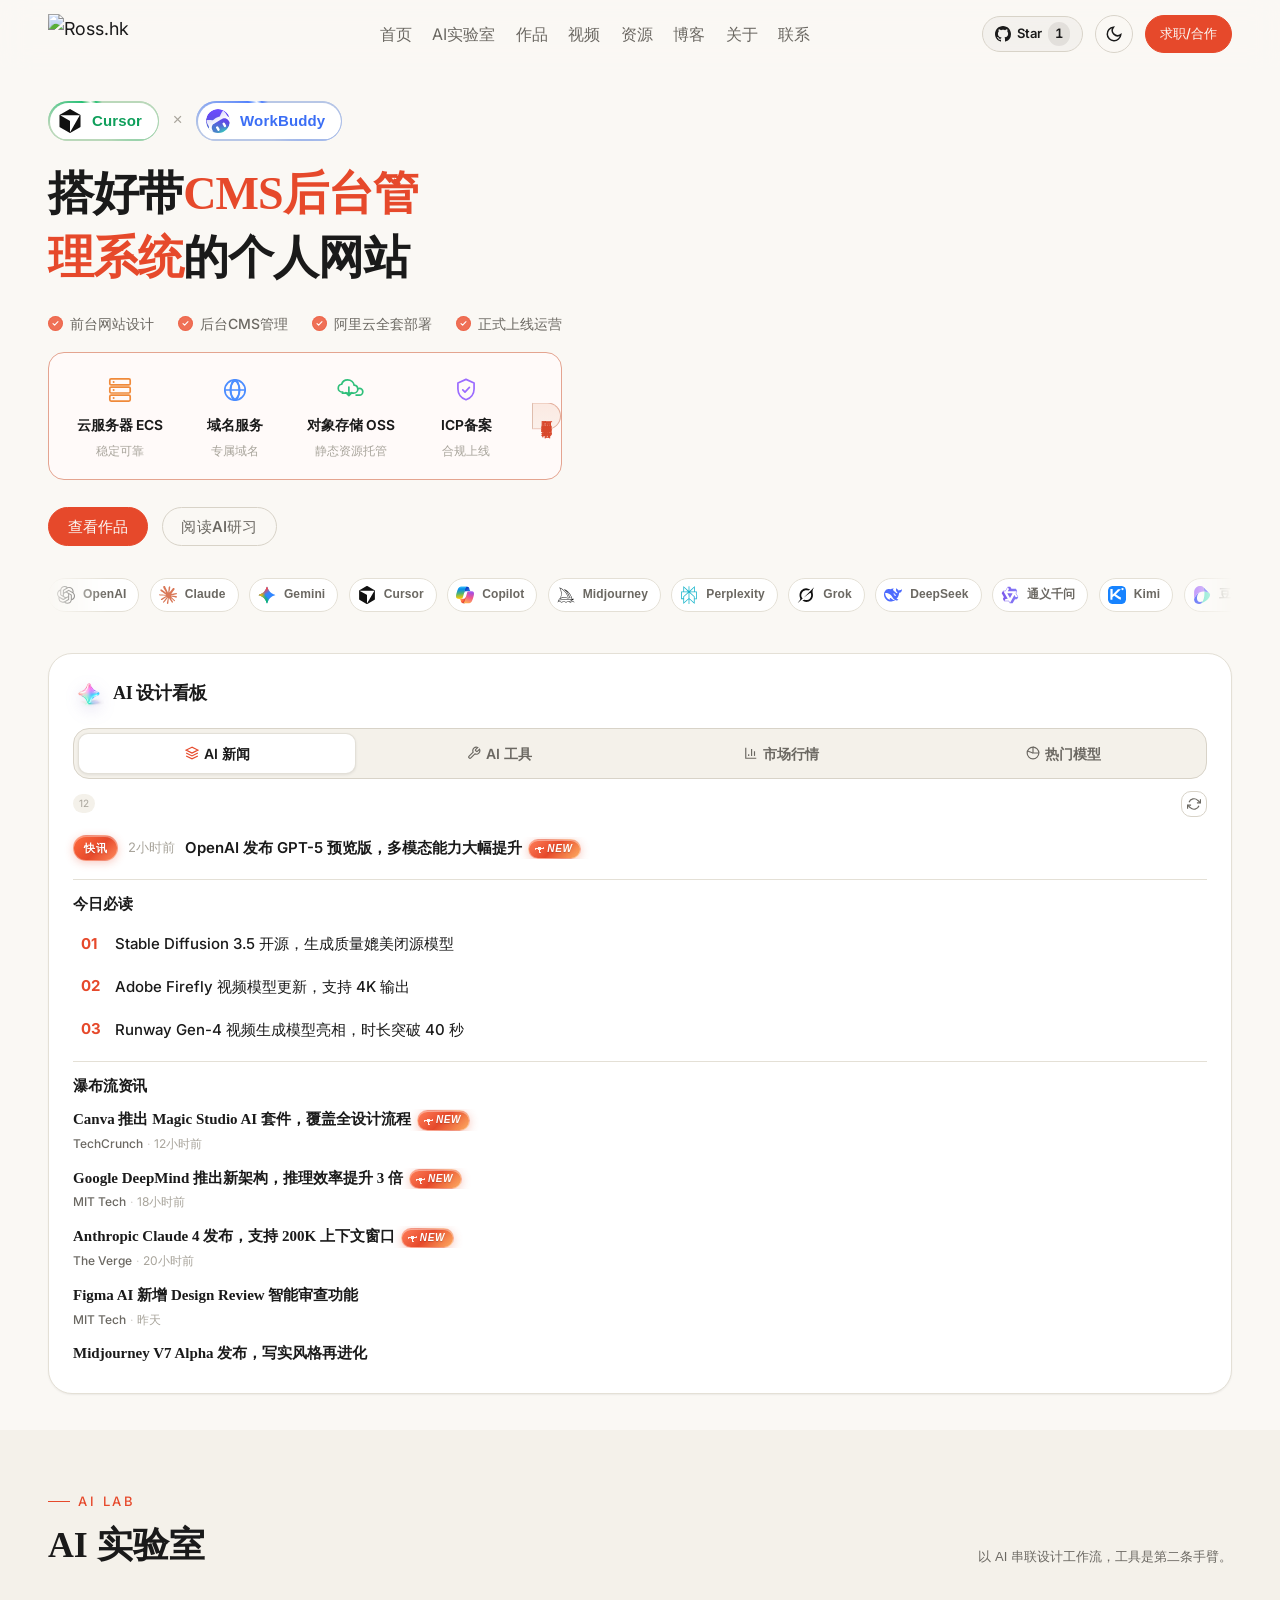
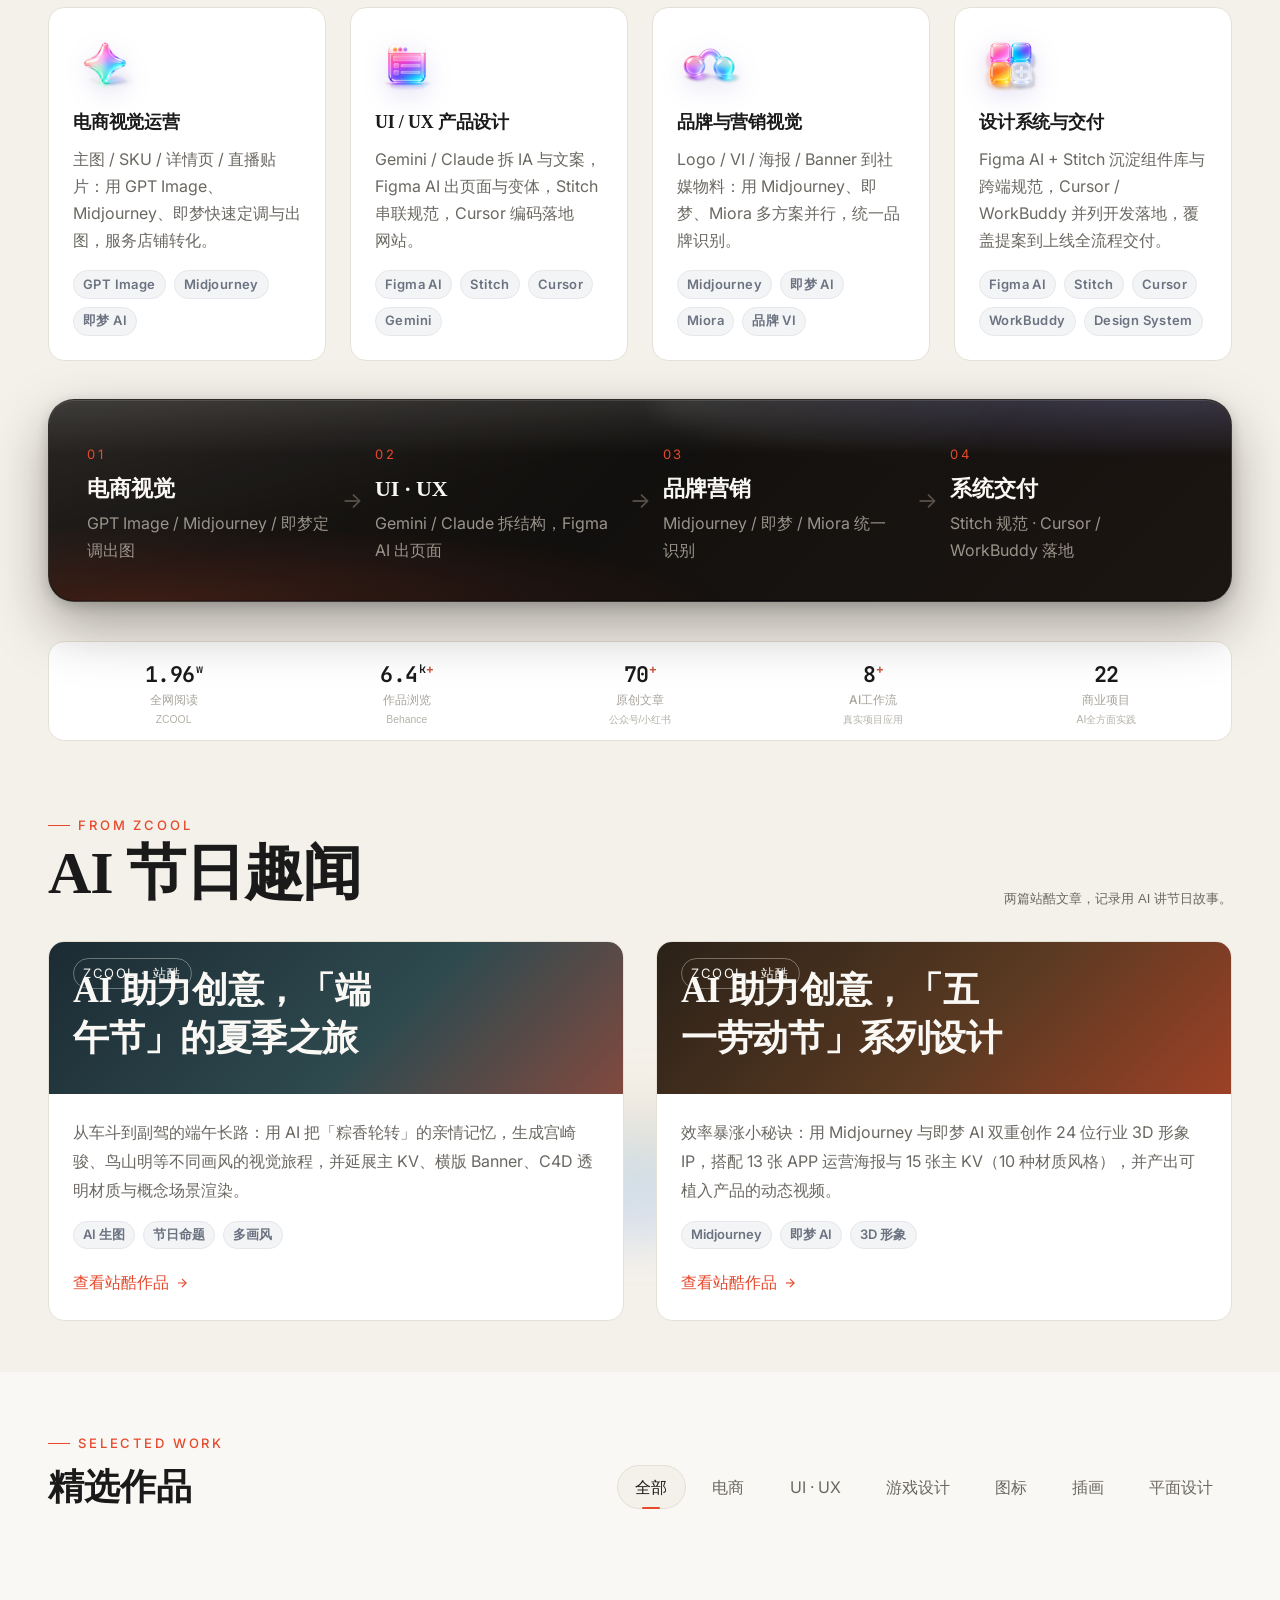
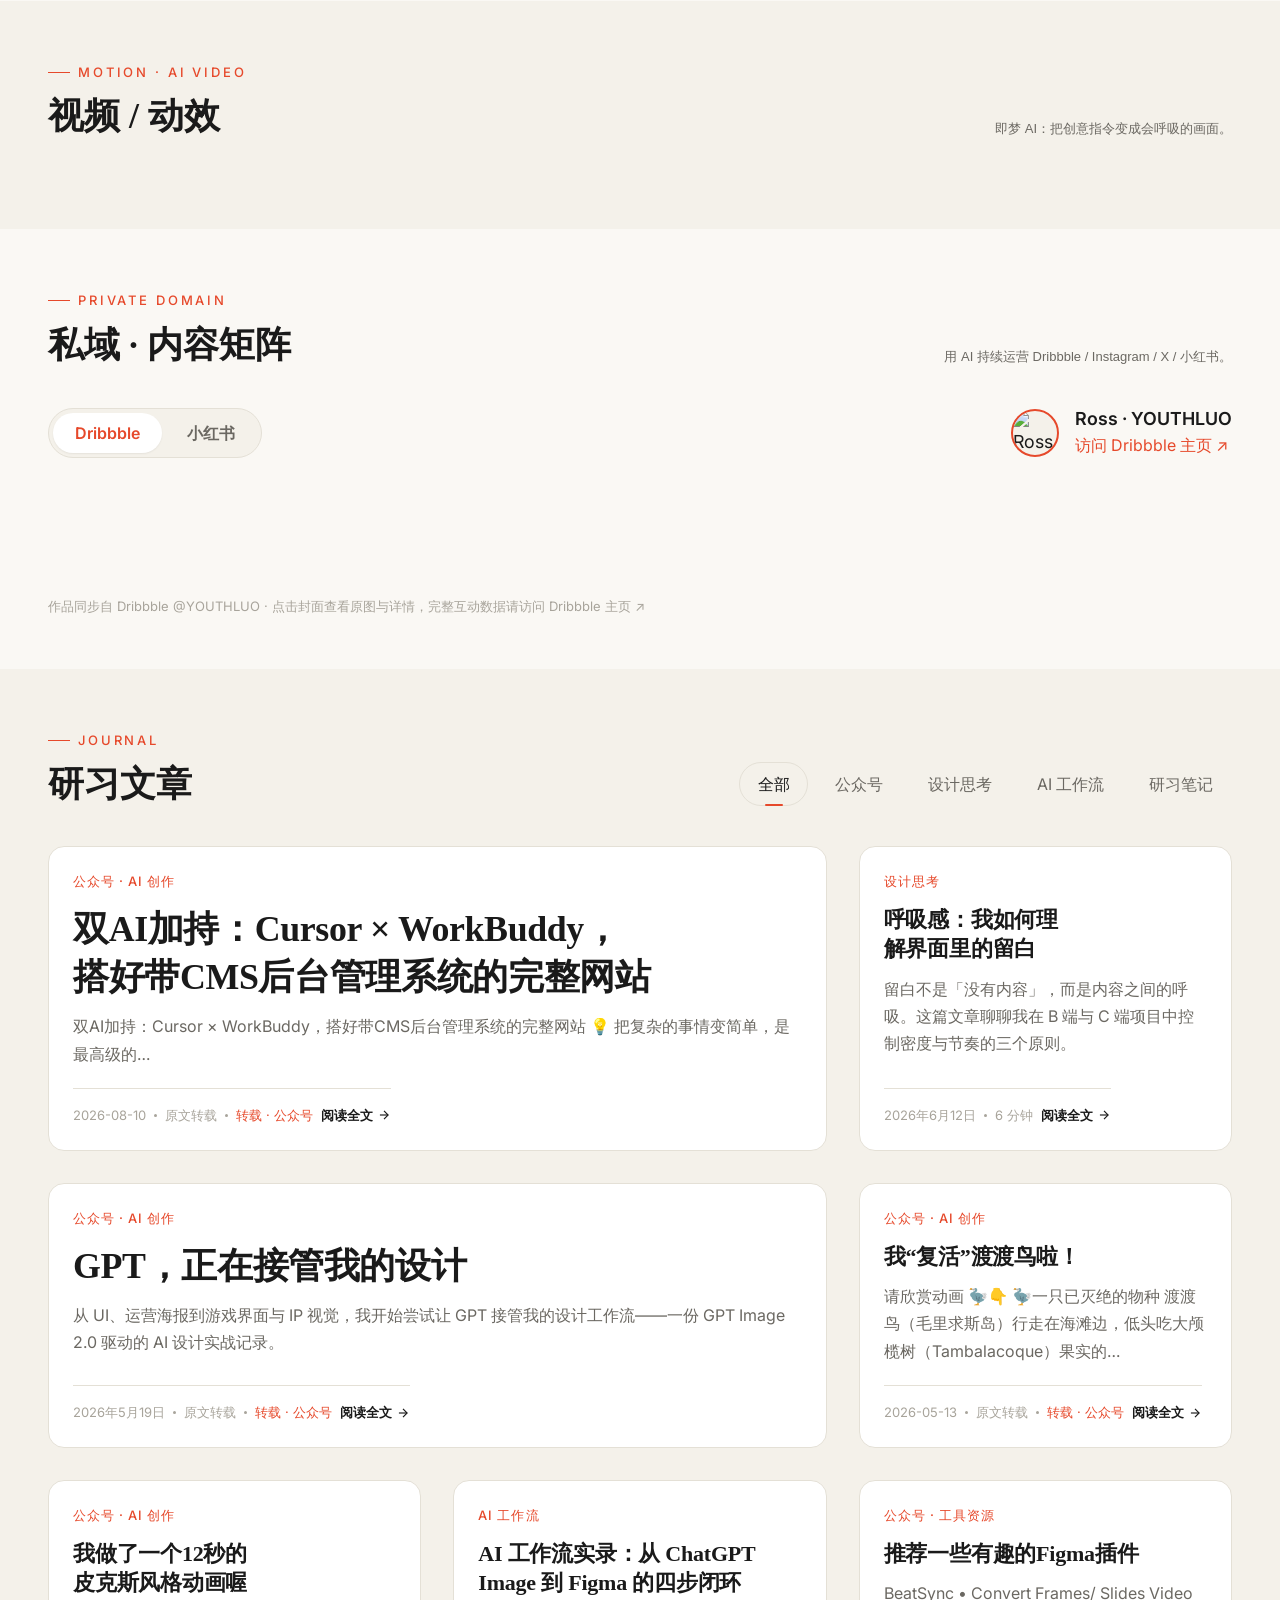
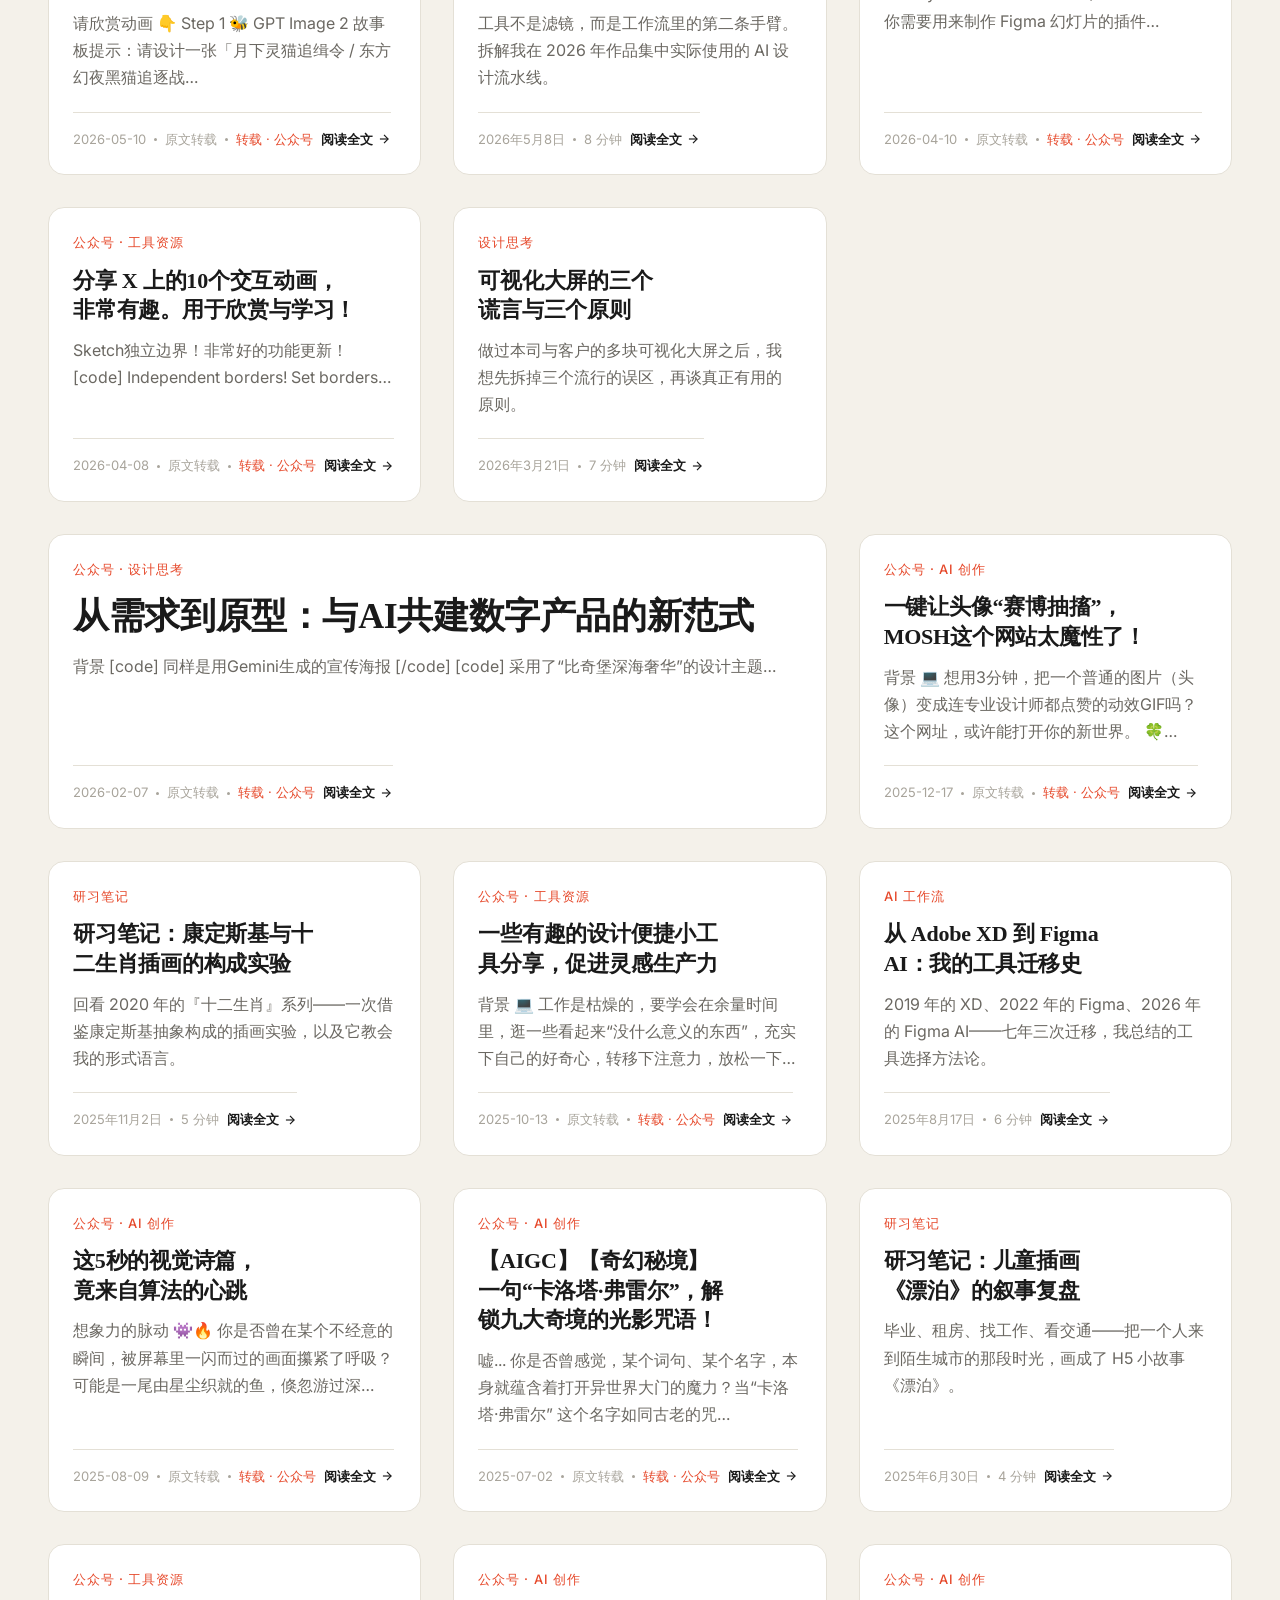
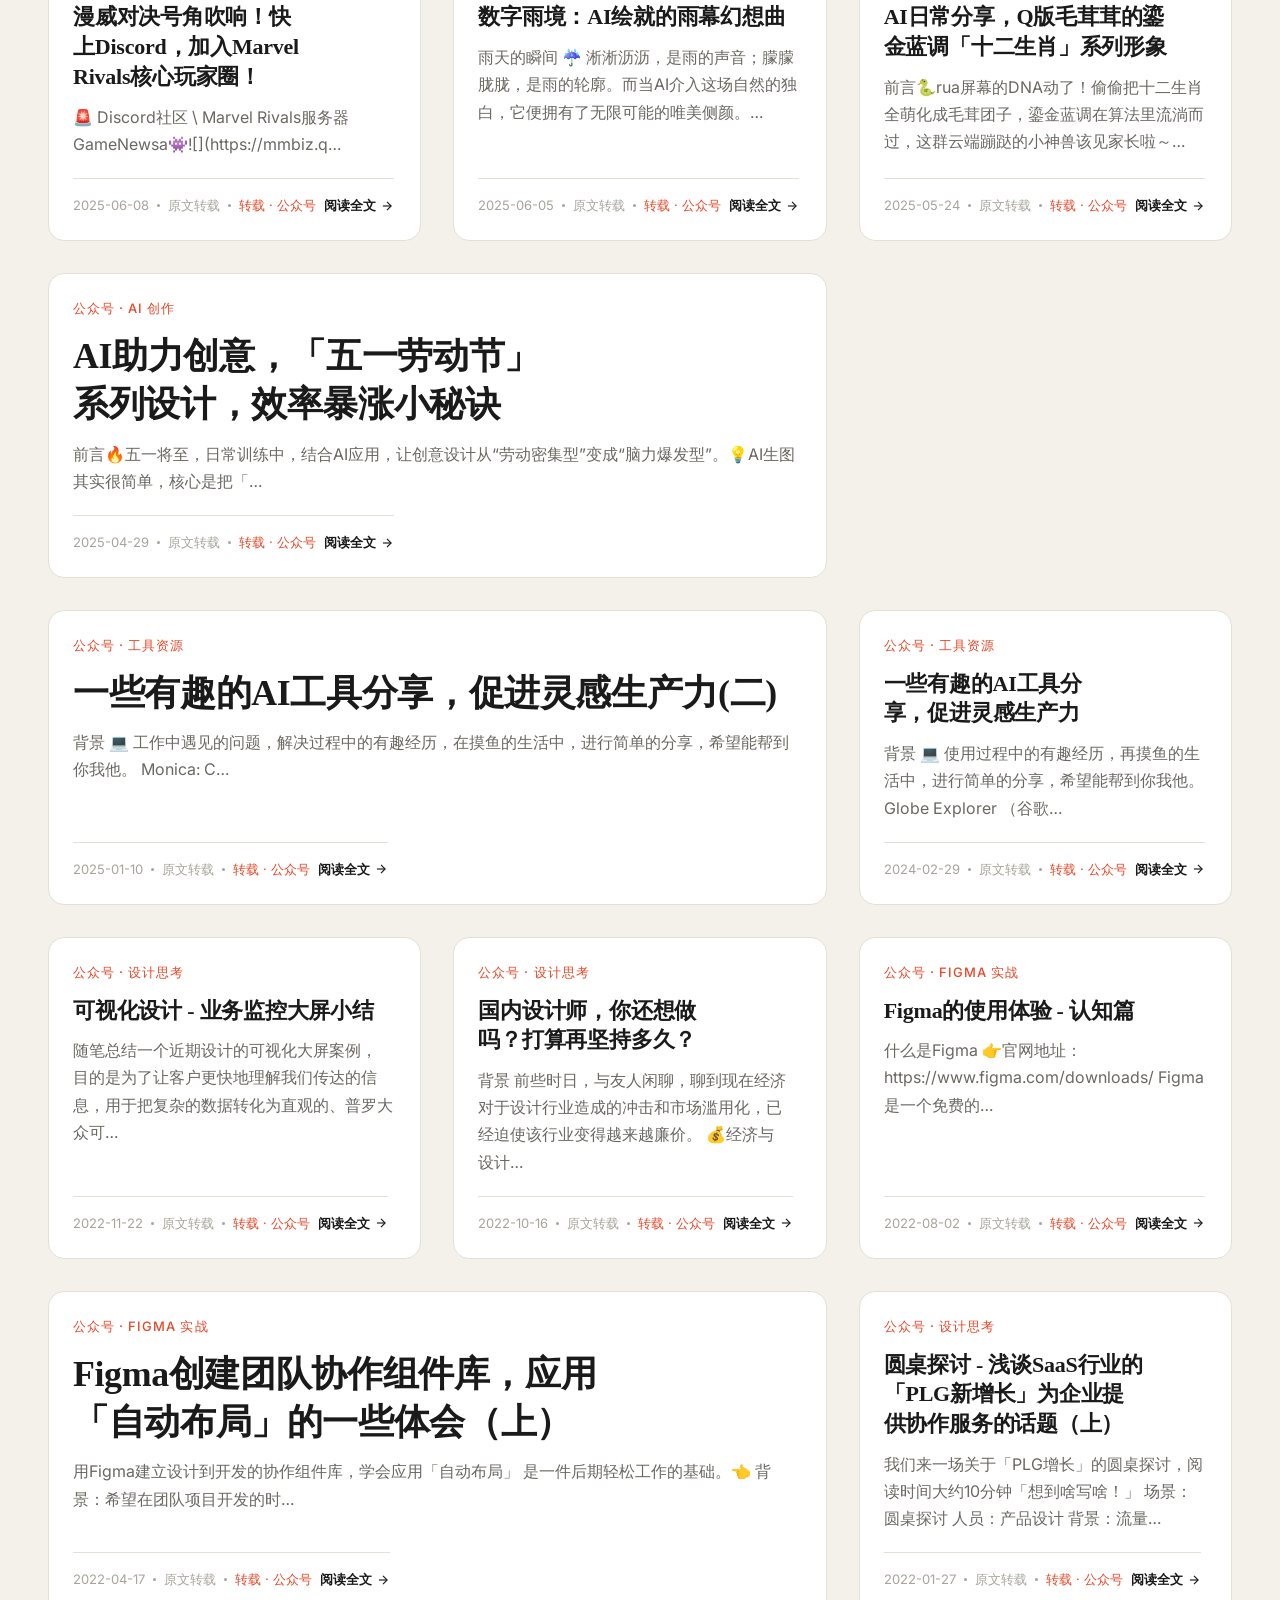
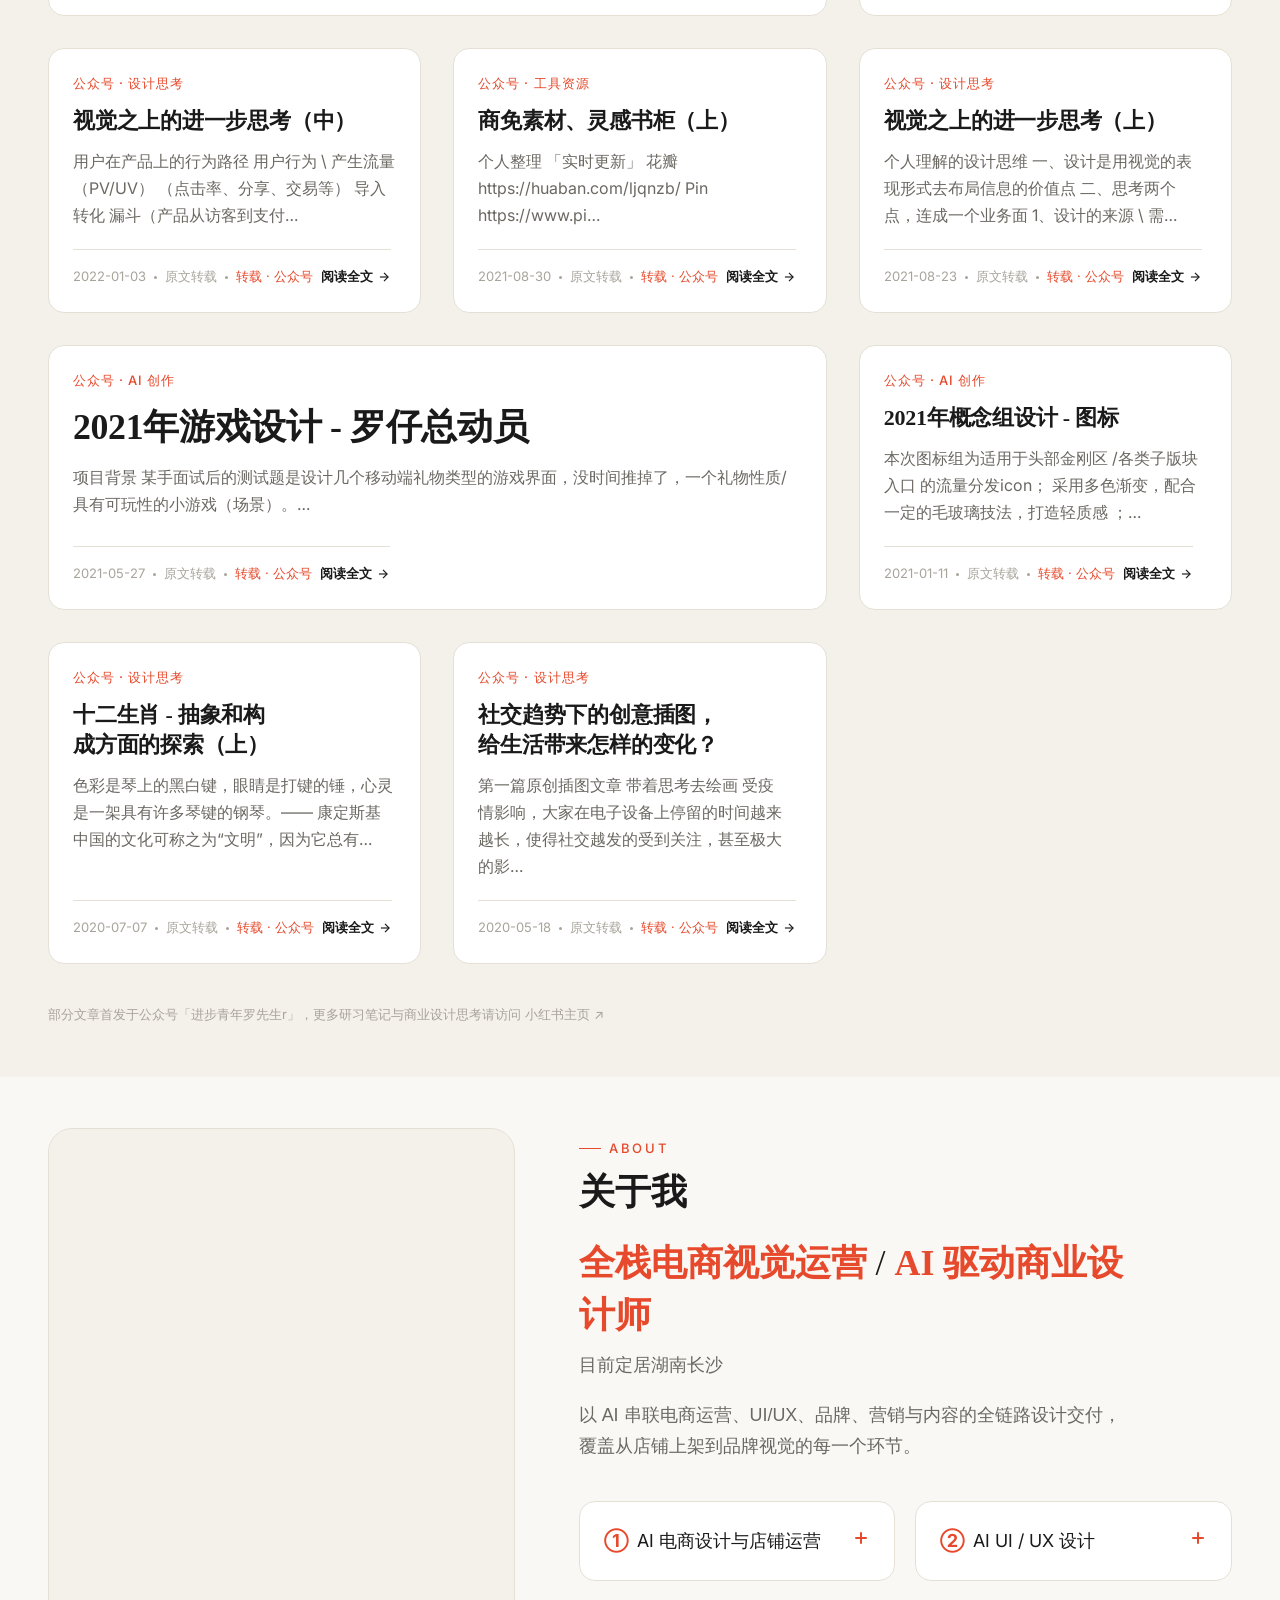
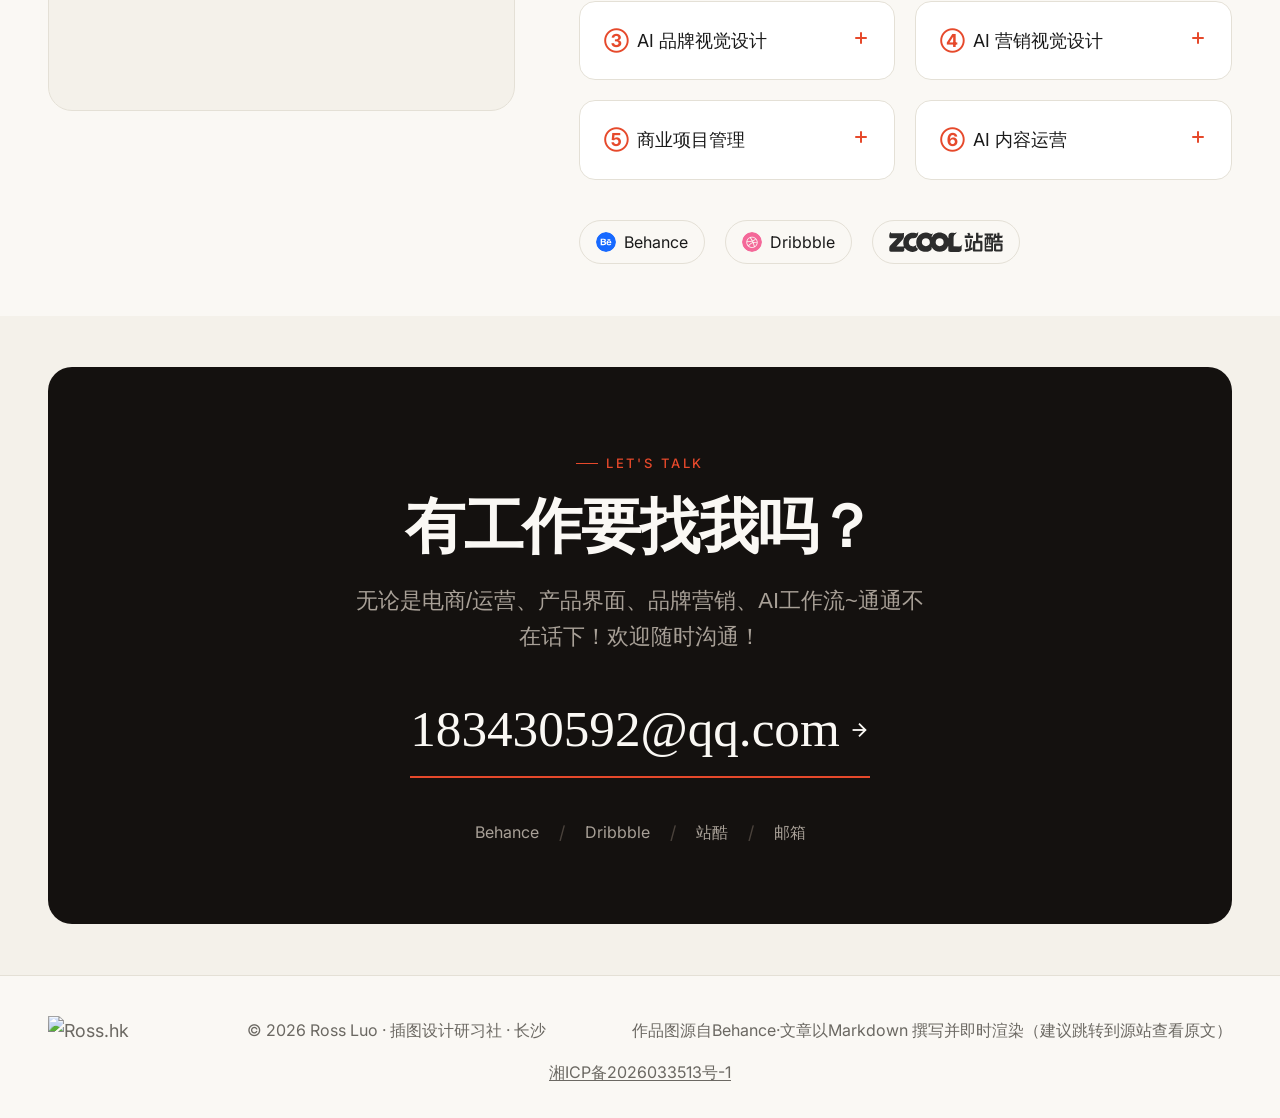
==== commit 0cc6c524: "R17: 锁定正式版站点（ICP/页脚/行情RSS/微信文）并完善 README 对齐线上 https://ross.hk/ 冻结版 portfolio-lock，公开仓不含密钥与数据库。  Co-a" ====
--- a/index.html
+++ b/index.html
@@ -1,10 +1,10 @@
-<!DOCTYPE html>
+﻿<!DOCTYPE html>
 <html lang="zh-CN">
 <head>
 <meta charset="UTF-8" />
 <meta name="viewport" content="width=device-width, initial-scale=1.0" />
 <title>Ross的研习社 — 设计 · AI · 写作</title>
-<meta name="description" content="Ross的研习社：长沙的全栈电商视觉运营 / AI 驱动商业设计师 Ross Luo 的个人网站。收录 2019–2026 年代表作品、AI 设计实验与研习文章。" />
+<meta name="description" content="Ross的研习社：AI驱动商业设计与开发。Cursor × WorkBuddy 打造真正可上线的网站。长沙全栈电商视觉运营 / AI 商业设计师 Ross Luo。" />
 <meta property="og:title" content="Ross的研习社 — 设计 · AI · 写作" />
 <meta property="og:description" content="UI/UX · 产品设计 · 插画 · AI 工作流 · 研习笔记。" />
 <meta property="og:type" content="website" />
@@ -32,11 +32,10 @@
 @font-face{font-family:'AaHouDiHei';src:url('https://cdn.jsdelivr.net/gh/AaFontGroup/AaFontGroup@aafonts/AaHouDiHei-Regular.woff2') format('woff2');font-weight:400;font-style:normal;font-display:swap;}
 </style>
 
-<link rel="shortcut icon" href="[data-uri]" sizes="32x32" />
-<link rel="icon" href="[data-uri]" sizes="32x32" />
-<link rel="icon" href="[data-uri]" type="image/png" sizes="64x64" />
-<link rel="apple-touch-icon" href="[data-uri]" />
-<link rel="stylesheet" href="css/style.css?v=4" />
+<link rel="icon" href="https://rosshkoss.oss-cn-shanghai.aliyuncs.com/images/favicon.ico" sizes="32x32" />
+<link rel="icon" href="https://rosshkoss.oss-cn-shanghai.aliyuncs.com/images/favicon-64.png" type="image/png" sizes="64x64" />
+<link rel="apple-touch-icon" href="https://rosshkoss.oss-cn-shanghai.aliyuncs.com/images/apple-touch-icon.png" />
+<link rel="stylesheet" href="css/style.css?v=87" />
 <script>document.documentElement.classList.add('js');</script>
 </head>
 <body>
@@ -47,15 +46,16 @@
     <a href="#top" class="logo" aria-label="Ross.hk 首页">
       <img src="images/logo-ross.png" alt="Ross.hk" class="logo-img" width="160" height="40" />
     </a>
-    <nav class="nav" id="nav" aria-label="主导航">
+        <nav class="nav" id="nav" aria-label="主导航">
+      <a href="#top">首页</a>
+      <a href="#ai">AI实验室</a>
       <a href="#work">作品</a>
       <a href="#video">视频</a>
-      <a href="#private">私域</a>
-      <a href="#blog">文章</a>
-      <a href="#ai">AI 实验室</a>
+      <a href="#resources">资源</a>
+      <a href="#blog">博客</a>
       <a href="#about">关于</a>
       <a href="#contact">联系</a>
-      <a href="#guestbook">留言板</a>
+      <!-- 留言板导航已隐藏，恢复见 _backup_guestbook_hidden_20260811/ -->
     </nav>
     <div class="header-actions">
       <a href="https://github.com/ljqross-dev/ross-portfolio" target="_blank" rel="noopener noreferrer" class="gh-star-btn" aria-label="GitHub Star">
@@ -74,70 +74,115 @@
 
 <main id="top">
 
-<!-- Hero -->
 <section class="hero">
+
   <div class="container">
     <div class="hero-grid">
-      <div>
-        <p class="hero-intro">Ross的研习社 · AI 驱动商业设计师 · 长沙</p>
-        <h1 class="hero-name">做有<span class="accent">呼吸感</span><br/>的设计。</h1>
-        <p class="hero-tagline">我是 Ross Luo。这里是我的研习社——收录作品、AI 设计实验与研习笔记。相信克制、留白，与每一个像素背后的理由。</p>
-        <dl class="hero-meta">
-          <div><dt>所在地</dt><dd>湖南长沙</dd></div>
-          <div><dt>方向</dt><dd>电商视觉 · UI/UX · 品牌/营销</dd></div>
-          <div><dt>语言</dt><dd>中文 / English</dd></div>
-        </dl>
+            <div class="hero-pitch">
+        <div class="hero-brands" aria-label="核心协作工具：Cursor 与 WorkBuddy">
+          <a class="hero-brand hero-brand--cursor" href="https://cursor.com" target="_blank" rel="noopener">
+            <span class="hero-brand-beam" aria-hidden="true"></span>
+            <img class="hero-brand-logo logo-mono" src="images/ai-logos/cursor.svg" alt="" width="28" height="28" />
+            <span class="hero-brand-name">Cursor</span>
+          </a>
+          <span class="hero-brands-x" aria-hidden="true">×</span>
+          <a class="hero-brand hero-brand--workbuddy" href="https://www.codebuddy.cn/work/" target="_blank" rel="noopener">
+            <span class="hero-brand-beam" aria-hidden="true"></span>
+            <img class="hero-brand-logo" src="images/ai-logos/workbuddy.svg" alt="" width="28" height="28" />
+            <span class="hero-brand-name">WorkBuddy</span>
+          </a>
+        </div>
+
+        <h1 class="hero-title">搭好带<span class="accent">CMS后台管理系统</span>的个人网站</h1>
+
+        <div class="hero-deploy">
+        <ul class="hero-checks" aria-label="服务能力">
+          <li><span class="hero-check-ico" aria-hidden="true"></span>前台网站设计</li>
+          <li><span class="hero-check-ico" aria-hidden="true"></span>后台CMS管理</li>
+          <li><span class="hero-check-ico" aria-hidden="true"></span>阿里云全套部署</li>
+          <li><span class="hero-check-ico" aria-hidden="true"></span>正式上线运营</li>
+        </ul>
+
+        <div class="hero-panel" data-panel-glow>
+          <span class="hero-panel-label" data-border-glow>
+            <span class="hp-label-aura" aria-hidden="true"></span>
+            <span class="hp-label-glow" aria-hidden="true"></span>
+            <span class="hp-label-text">阿里云全套部署</span>
+          </span>
+          <div class="hero-panel-grid">
+            <div class="hero-panel-item">
+              <span class="hero-panel-ico hero-panel-ico--ecs" aria-hidden="true">
+                <svg viewBox="0 0 40 40" fill="none"><rect x="8" y="7" width="24" height="7" rx="1.5" stroke="currentColor" stroke-width="2"/><rect x="8" y="16.5" width="24" height="7" rx="1.5" stroke="currentColor" stroke-width="2"/><rect x="8" y="26" width="24" height="7" rx="1.5" stroke="currentColor" stroke-width="2"/><circle cx="12.5" cy="10.5" r="1.2" fill="currentColor"/><circle cx="12.5" cy="20" r="1.2" fill="currentColor"/><circle cx="12.5" cy="29.5" r="1.2" fill="currentColor"/></svg>
+              </span>
+              <strong>云服务器 ECS</strong>
+              <span>稳定可靠</span>
+            </div>
+            <div class="hero-panel-item">
+              <span class="hero-panel-ico hero-panel-ico--domain" aria-hidden="true">
+                <svg viewBox="0 0 40 40" fill="none"><circle cx="20" cy="20" r="12" stroke="currentColor" stroke-width="2"/><ellipse cx="20" cy="20" rx="5" ry="12" stroke="currentColor" stroke-width="2"/><path d="M8.5 20h23M20 8.5c3.5 3.2 5.5 7.2 5.5 11.5S23.5 28.3 20 31.5M20 8.5C16.5 11.7 14.5 15.7 14.5 20S16.5 28.3 20 31.5" stroke="currentColor" stroke-width="2" stroke-linecap="round"/></svg>
+              </span>
+              <strong>域名服务</strong>
+              <span>专属域名</span>
+            </div>
+            <div class="hero-panel-item">
+              <span class="hero-panel-ico hero-panel-ico--oss" aria-hidden="true">
+                <svg viewBox="0 0 40 40" fill="none"><path d="M10 22.5c-2.8 0-5-2.1-5-4.7 0-2.3 1.7-4.3 4-4.6C9.8 10.2 12.6 8 16 8c3.9 0 7.1 2.7 7.7 6.3 2.4.3 4.3 2.3 4.3 4.7 0 2.6-2.2 4.7-4.9 4.7H10z" stroke="currentColor" stroke-width="2"/><path d="M28.5 18.5c.4-.2.9-.3 1.4-.3 2.2 0 4 1.7 4 3.8S32.1 26 29.9 26H26" stroke="currentColor" stroke-width="2" stroke-linecap="round"/><path d="M17.5 16.5v10M14 23l3.5 3.5L21 23" stroke="currentColor" stroke-width="2" stroke-linecap="round" stroke-linejoin="round"/></svg>
+              </span>
+              <strong>对象存储 OSS</strong>
+              <span>静态资源托管</span>
+            </div>
+            <div class="hero-panel-item">
+              <span class="hero-panel-ico hero-panel-ico--icp" aria-hidden="true">
+                <svg viewBox="0 0 40 40" fill="none"><path d="M20 7.5l9.5 4.2v7.1c0 5.8-3.9 10.9-9.5 12.7-5.6-1.8-9.5-6.9-9.5-12.7v-7.1L20 7.5z" stroke="currentColor" stroke-width="2" stroke-linejoin="round"/><path d="M16.2 19.8l2.6 2.6 5.2-5.4" stroke="currentColor" stroke-width="2" stroke-linecap="round" stroke-linejoin="round"/></svg>
+              </span>
+              <strong>ICP备案</strong>
+              <span>合规上线</span>
+            </div>
+          </div>
+        </div>
+        </div>
+
         <div class="hero-actions">
-          <a href="#work" class="btn btn--primary">查看作品</a>
-          <a href="#blog" class="btn">读研习笔记</a>
-        </div>
-      </div>
+          <a href="#work" class="hero-cta hero-cta--primary">查看作品</a>
+          <a href="#blog" class="hero-cta">阅读AI研习</a>
+        </div>
+      </div>
+
       <div class="hero-thumbs" id="heroThumbs">
         <!-- 由 JS 注入真实封面 -->
       </div>
     </div>
 
-    <!-- 统计条 -->
-    <div class="stats-bar">
-      <div class="stats-grid">
-        <div class="stat reveal">
-          <div class="num">1.96<span class="suffix">w</span></div>
-          <div class="label">人气</div>
-          <div class="note">ZCOOL</div>
-        </div>
-        <div class="stat reveal">
-          <div class="num">6.4<span class="suffix">k</span><span class="accent">+</span></div>
-          <div class="label">累计浏览</div>
-          <div class="note">Behance</div>
-        </div>
-        <div class="stat reveal">
-          <div class="num">70<span class="accent">+</span></div>
-          <div class="label">研习文章</div>
-          <div class="note">小红书笔记</div>
-        </div>
-        <div class="stat reveal">
-          <div class="num">8<span class="accent">+</span></div>
-          <div class="label">AI 工具在用</div>
-          <div class="note">设计工作流</div>
-        </div>
-        <div class="stat reveal">
-          <div class="num" id="statWorks">15</div>
-          <div class="label">公开作品</div>
-          <div class="note">2019 — 2026</div>
-        </div>
-      </div>
-    </div>
-  </div>
-</section>
-
-<!-- AI Designer Dashboard -->
-<section class="section section--news" id="aiNews">
-  <div class="container">
-    <div class="ainews-card">
+    <!-- AI Logo 流动墙：一组唯一品牌，JS 克隆实现无缝轮播 -->
+    <div class="ai-logo-wall" id="aiLogoWall" aria-label="常用 AI 模型与工具">
+      <div class="ai-logo-track" id="aiLogoTrack">
+        <div class="ai-logo-group" id="aiLogoGroup">
+          <a class="ai-logo-item" href="https://openai.com" target="_blank" rel="noopener noreferrer"><img class="logo-mono" src="images/ai-logos/openai.svg" alt="" width="22" height="22" /><b>OpenAI</b></a>
+          <a class="ai-logo-item" href="https://claude.ai" target="_blank" rel="noopener noreferrer"><img src="images/ai-logos/claude-color.svg" alt="" width="22" height="22" /><b>Claude</b></a>
+          <a class="ai-logo-item" href="https://gemini.google.com" target="_blank" rel="noopener noreferrer"><img src="images/ai-logos/gemini-color.svg" alt="" width="22" height="22" /><b>Gemini</b></a>
+          <a class="ai-logo-item" href="https://cursor.com" target="_blank" rel="noopener noreferrer"><img class="logo-mono" src="images/ai-logos/cursor.svg" alt="" width="22" height="22" /><b>Cursor</b></a>
+          <a class="ai-logo-item" href="https://github.com/features/copilot" target="_blank" rel="noopener noreferrer"><img src="images/ai-logos/copilot-color.svg" alt="" width="22" height="22" /><b>Copilot</b></a>
+          <a class="ai-logo-item" href="https://www.midjourney.com" target="_blank" rel="noopener noreferrer"><img class="logo-mono" src="images/ai-logos/midjourney.svg" alt="" width="22" height="22" /><b>Midjourney</b></a>
+          <a class="ai-logo-item" href="https://www.perplexity.ai" target="_blank" rel="noopener noreferrer"><img src="images/ai-logos/perplexity-color.svg" alt="" width="22" height="22" /><b>Perplexity</b></a>
+          <a class="ai-logo-item" href="https://grok.com" target="_blank" rel="noopener noreferrer"><img class="logo-mono" src="images/ai-logos/grok.svg" alt="" width="22" height="22" /><b>Grok</b></a>
+          <a class="ai-logo-item" href="https://www.deepseek.com" target="_blank" rel="noopener noreferrer"><img src="images/ai-logos/deepseek-color.svg" alt="" width="22" height="22" /><b>DeepSeek</b></a>
+          <a class="ai-logo-item" href="https://tongyi.aliyun.com" target="_blank" rel="noopener noreferrer"><img src="images/ai-logos/qwen-color.svg" alt="" width="22" height="22" /><b>通义千问</b></a>
+          <a class="ai-logo-item" href="https://www.kimi.com" target="_blank" rel="noopener noreferrer"><img src="images/ai-logos/kimi-color.svg?v=2" alt="" width="22" height="22" /><b>Kimi</b></a>
+          <a class="ai-logo-item" href="https://www.doubao.com" target="_blank" rel="noopener noreferrer"><img src="images/ai-logos/doubao-color.svg" alt="" width="22" height="22" /><b>豆包</b></a>
+          <a class="ai-logo-item" href="https://yiyan.baidu.com" target="_blank" rel="noopener noreferrer"><img src="images/ai-logos/wenxin-color.svg" alt="" width="22" height="22" /><b>文心一言</b></a>
+          <a class="ai-logo-item" href="https://chatglm.cn" target="_blank" rel="noopener noreferrer"><img src="images/ai-logos/zhipu-color.svg" alt="" width="22" height="22" /><b>智谱清言</b></a>
+          <a class="ai-logo-item" href="https://hunyuan.tencent.com" target="_blank" rel="noopener noreferrer"><img src="images/ai-logos/hunyuan-color.svg" alt="" width="22" height="22" /><b>腾讯混元</b></a>
+          <a class="ai-logo-item" href="https://www.codebuddy.cn/work/" target="_blank" rel="noopener noreferrer"><img src="images/ai-logos/workbuddy.svg" alt="" width="22" height="22" /><b>WorkBuddy</b></a>
+        </div>
+      </div>
+    </div>
+
+    <div class="hero-dashboard" id="aiNews">
+<div class="ainews-card">
       <!-- Dashboard 头部 -->
       <div class="dashboard-header">
         <div class="dashboard-title-wrap">
-          <svg class="dashboard-icon" width="20" height="20" viewBox="0 0 24 24" fill="none" stroke="currentColor" stroke-width="2" stroke-linecap="round" stroke-linejoin="round"><rect x="3" y="3" width="7" height="7" rx="1"/><rect x="14" y="3" width="7" height="7" rx="1"/><rect x="3" y="14" width="7" height="7" rx="1"/><rect x="14" y="14" width="7" height="7" rx="1"/></svg>
+          <img class="dashboard-icon" src="images/ai-icon-spark.png?v=2" alt="" width="32" height="32" />
           <h3 class="dashboard-title">AI 设计看板</h3>
         </div>
       </div>
@@ -204,7 +249,7 @@
                   <span class="market-section-title">AI 概念股</span>
                   <span class="market-section-meta" id="marketStocksMeta">4 支 · 实时</span>
                 </header>
-                <div class="market-grid market-grid--3" id="marketStocks"></div>
+                <div class="market-grid market-grid--4" id="marketStocks"></div>
               </section>
 
               <section class="market-section">
@@ -238,10 +283,139 @@
         </div>
       </div>
     </div>
+    </div>
   </div>
 </section>
 
-<!-- 作品 -->
+<section class="section section--ai" id="ai">
+  <div class="container">
+    <div class="work-head">
+      <div>
+        <span class="eyebrow">AI Lab</span>
+        <h2 class="section-title">AI 实验室</h2>
+      </div>
+      <p class="ai-lead">以 AI 串联设计工作流，工具是第二条手臂。</p>
+    </div>
+
+    <div class="ai-grid">
+      <article class="ai-card reveal" data-ai-fx>
+        <span class="ai-card-beam" aria-hidden="true"></span>
+        <div class="ai-card-icon" aria-hidden="true">
+          <img src="images/ai-icon-spark.png?v=2" alt="" width="64" height="64" />
+        </div>
+        <h3>电商视觉运营</h3>
+        <p>主图 / SKU / 详情页 / 直播贴片：用 GPT Image、Midjourney、即梦快速定调与出图，服务店铺转化。</p>
+        <div class="ai-tags"><span>GPT Image</span><span>Midjourney</span><span>即梦 AI</span></div>
+      </article>
+
+      <article class="ai-card reveal" data-ai-fx>
+        <span class="ai-card-beam" aria-hidden="true"></span>
+        <div class="ai-card-icon" aria-hidden="true">
+          <img src="images/ai-icon-layout.png?v=3" alt="" width="64" height="64" />
+        </div>
+        <h3>UI / UX 产品设计</h3>
+        <p>Gemini / Claude 拆 IA 与文案，Figma AI 出页面与变体，Stitch 串联规范，Cursor 编码落地网站。</p>
+        <div class="ai-tags"><span>Figma AI</span><span>Stitch</span><span>Cursor</span><span>Gemini</span></div>
+      </article>
+
+      <article class="ai-card reveal" data-ai-fx>
+        <span class="ai-card-beam" aria-hidden="true"></span>
+        <div class="ai-card-icon" aria-hidden="true">
+          <img src="images/ai-icon-connect.png?v=2" alt="" width="64" height="64" />
+        </div>
+        <h3>品牌与营销视觉</h3>
+        <p>Logo / VI / 海报 / Banner 到社媒物料：用 Midjourney、即梦、Miora 多方案并行，统一品牌识别。</p>
+        <div class="ai-tags"><span>Midjourney</span><span>即梦 AI</span><span>Miora</span><span>品牌 VI</span></div>
+      </article>
+
+      <article class="ai-card reveal" data-ai-fx>
+        <span class="ai-card-beam" aria-hidden="true"></span>
+        <div class="ai-card-icon" aria-hidden="true">
+          <img src="images/ai-icon-grid.png?v=2" alt="" width="64" height="64" />
+        </div>
+        <h3>设计系统与交付</h3>
+        <p>Figma AI + Stitch 沉淀组件库与跨端规范，Cursor / WorkBuddy 并列开发落地，覆盖提案到上线全流程交付。</p>
+        <div class="ai-tags"><span>Figma AI</span><span>Stitch</span><span>Cursor</span><span>WorkBuddy</span><span>Design System</span></div>
+      </article>
+    </div>
+
+    <div class="ai-flow reveal" data-flow-shine aria-label="AI 设计工作流">
+      <span class="ai-flow-shine" aria-hidden="true"></span>
+      <div class="ai-flow-step"><span class="ai-flow-num">01</span><h4>电商视觉</h4><p>GPT Image / Midjourney / 即梦定调出图</p></div>
+      <div class="ai-flow-arrow" aria-hidden="true">→</div>
+      <div class="ai-flow-step"><span class="ai-flow-num">02</span><h4>UI · UX</h4><p>Gemini / Claude 拆结构，Figma AI 出页面</p></div>
+      <div class="ai-flow-arrow" aria-hidden="true">→</div>
+      <div class="ai-flow-step"><span class="ai-flow-num">03</span><h4>品牌营销</h4><p>Midjourney / 即梦 / Miora 统一识别</p></div>
+      <div class="ai-flow-arrow" aria-hidden="true">→</div>
+      <div class="ai-flow-step"><span class="ai-flow-num">04</span><h4>系统交付</h4><p>Stitch 规范 · Cursor / WorkBuddy 落地</p></div>
+    </div>
+
+    <div class="stats-card" aria-label="关键数据">
+      <div class="stats-grid">
+        <div class="stat reveal" data-stat="0">
+          <div class="num" id="cmsStatNum0">1.96<span class="suffix">w</span></div>
+          <div class="label" id="cmsStatLabel0">全网阅读</div>
+          <div class="note" id="cmsStatNote0">ZCOOL</div>
+        </div>
+        <div class="stat reveal" data-stat="1">
+          <div class="num" id="cmsStatNum1">6.4<span class="suffix">k</span><span class="accent">+</span></div>
+          <div class="label" id="cmsStatLabel1">作品浏览</div>
+          <div class="note" id="cmsStatNote1">Behance</div>
+        </div>
+        <div class="stat reveal" data-stat="2">
+          <div class="num" id="cmsStatNum2">70<span class="accent">+</span></div>
+          <div class="label" id="cmsStatLabel2">原创文章</div>
+          <div class="note" id="cmsStatNote2">公众号/小红书</div>
+        </div>
+        <div class="stat reveal" data-stat="3">
+          <div class="num" id="cmsStatNum3">8<span class="accent">+</span></div>
+          <div class="label" id="cmsStatLabel3">AI工作流</div>
+          <div class="note" id="cmsStatNote3">真实项目应用</div>
+        </div>
+        <div class="stat reveal" data-stat="4">
+          <div class="num" id="cmsStatNum4"><span id="statWorks">22</span></div>
+          <div class="label" id="cmsStatLabel4">商业项目</div>
+          <div class="note" id="cmsStatNote4">AI全方面实践</div>
+        </div>
+      </div>
+    </div>
+
+    <div class="zcool-wrap reveal">
+      <div class="zcool-head work-head">
+        <div>
+          <span class="eyebrow">From ZCOOL</span>
+          <h3 class="zcool-title">AI 节日趣闻</h3>
+        </div>
+        <p class="zcool-lead">两篇站酷文章，记录用 AI 讲节日故事。</p>
+      </div>
+      <div class="zcool-grid">
+        <a class="zcool-card" href="https://www.zcool.com.cn/work/ZNzIxMTA2MDQ=.html" target="_blank" rel="noopener">
+          <div class="zcool-banner zcool-banner--duanwu">
+            <span class="zcool-badge">ZCOOL · 站酷</span>
+            <h4>AI 助力创意，「端午节」的夏季之旅</h4>
+          </div>
+          <div class="zcool-body">
+            <p class="zcool-excerpt">从车斗到副驾的端午长路：用 AI 把「粽香轮转」的亲情记忆，生成宫崎骏、鸟山明等不同画风的视觉旅程，并延展主 KV、横版 Banner、C4D 透明材质与概念场景渲染。</p>
+            <div class="zcool-tags"><span>AI 生图</span><span>节日命题</span><span>多画风</span></div>
+            <span class="zcool-go">查看站酷作品 <svg width="14" height="14" viewBox="0 0 24 24" fill="none" stroke="currentColor" stroke-width="2"><line x1="5" y1="12" x2="19" y2="12"/><polyline points="12 5 19 12 12 19"/></svg></span>
+          </div>
+        </a>
+        <a class="zcool-card" href="https://www.zcool.com.cn/work/ZNzE4MzMxNTY=.html" target="_blank" rel="noopener">
+          <div class="zcool-banner zcool-banner--wuyi">
+            <span class="zcool-badge">ZCOOL · 站酷</span>
+            <h4>AI 助力创意，「五一劳动节」系列设计</h4>
+          </div>
+          <div class="zcool-body">
+            <p class="zcool-excerpt">效率暴涨小秘诀：用 Midjourney 与即梦 AI 双重创作 24 位行业 3D 形象 IP，搭配 13 张 APP 运营海报与 15 张主 KV（10 种材质风格），并产出可植入产品的动态视频。</p>
+            <div class="zcool-tags"><span>Midjourney</span><span>即梦 AI</span><span>3D 形象</span></div>
+            <span class="zcool-go">查看站酷作品 <svg width="14" height="14" viewBox="0 0 24 24" fill="none" stroke="currentColor" stroke-width="2"><line x1="5" y1="12" x2="19" y2="12"/><polyline points="12 5 19 12 12 19"/></svg></span>
+          </div>
+        </a>
+      </div>
+    </div>
+  </div>
+</section>
+
 <section class="section" id="work">
   <div class="container">
     <div class="work-head">
@@ -267,7 +441,6 @@
   </div>
 </section>
 
-<!-- 视频 / 动效 -->
 <section class="section section--video" id="video">
   <div class="container">
     <div class="work-head">
@@ -275,7 +448,7 @@
         <span class="eyebrow">Motion · AI Video</span>
         <h2 class="section-title">视频 / 动效</h2>
       </div>
-      <p class="ai-lead">即梦 AI 影像生成：把创意指令，变成会呼吸的动态画面。</p>
+      <p class="ai-lead">即梦 AI：把创意指令变成会呼吸的画面。</p>
     </div>
     <div class="video-grid" id="videoGrid">
       <!-- 由 JS 注入 -->
@@ -283,15 +456,14 @@
   </div>
 </section>
 
-<!-- 私域 -->
-<section class="section section--private" id="private">
+<section class="section section--private" id="resources">
   <div class="container">
     <div class="work-head">
       <div>
         <span class="eyebrow">Private Domain</span>
         <h2 class="section-title">私域 · 内容矩阵</h2>
       </div>
-      <p class="head-lead">用 AI 内容工作流持续运营 Dribbble / Instagram / X / 小红书，把创意沉淀成可复用的私域资产。</p>
+      <p class="head-lead">用 AI 持续运营 Dribbble / Instagram / X / 小红书。</p>
     </div>
 
     <!-- 平台切换 Tab + 作者信息（同行） -->
@@ -310,7 +482,7 @@
       </div>
       <!-- 小红书作者（默认隐藏） -->
       <div class="pd-author pd-author--xhs reveal" hidden>
-        <img class="pd-author-avatar" src="images/xhs-avatar.jpg" onerror="this.onerror=null;this.src='images/xhs-avatar.svg'" alt="进步青年罗先生r" />
+        <img class="pd-author-avatar" src="images/xhs-avatar.svg?v=2" alt="进步青年罗先生r" />
         <div class="pd-author-meta">
           <div class="pd-author-name">进步青年罗先生r</div>
           <a class="pd-author-link" href="https://www.xiaohongshu.com/user/profile/57da18087fc5b829c692b553?xsec_token=ABo8yX51RlXT4dJF1TfdWNp37t3uL6rM8m9ulDSETBKcw%3D&xsec_source=pc_search" target="_blank" rel="noopener">访问小红书主页 ↗</a>
@@ -336,7 +508,6 @@
   </div>
 </section>
 
-<!-- 文章 -->
 <section class="section" id="blog">
   <div class="container">
     <div class="work-head">
@@ -367,105 +538,6 @@
   </div>
 </section>
 
-<!-- AI 实验室 -->
-<section class="section section--ai" id="ai">
-  <div class="container">
-    <div class="work-head">
-      <div>
-        <span class="eyebrow">AI Lab</span>
-        <h2 class="section-title">AI 实验室</h2>
-      </div>
-      <p class="ai-lead">以 AI 串联设计工作流：从灵感到落地，工具是第二条手臂。</p>
-    </div>
-
-    <div class="ai-grid">
-      <article class="ai-card reveal">
-        <div class="ai-card-icon" aria-hidden="true">
-          <svg width="22" height="22" viewBox="0 0 24 24" fill="none" stroke="currentColor" stroke-width="1.8"><path d="M12 2l2.4 5.3L20 9.5l-5.6 2.2L12 17l-2.4-5.3L4 9.5l5.6-2.2z"/><path d="M19 15l1 2.2L22 18l-2 .8L19 21l-1-2.2L16 18l2-.8z"/></svg>
-        </div>
-        <h3>生成式视觉探索</h3>
-        <p>用 ChatGPT Image 2.0 快速且精准地建立设计方向：从电商主图、详情页到直播间视觉，把「一眼惊艳」与「一看就懂」放进同一个画面。</p>
-        <div class="ai-tags"><span>ChatGPT Image 2.0</span><span>概念稿</span><span>风格探索</span></div>
-      </article>
-
-      <article class="ai-card reveal">
-        <div class="ai-card-icon" aria-hidden="true">
-          <svg width="22" height="22" viewBox="0 0 24 24" fill="none" stroke="currentColor" stroke-width="1.8"><rect x="3" y="4" width="18" height="14" rx="2"/><line x1="3" y1="9" x2="21" y2="9"/><line x1="8" y1="9" x2="8" y2="18"/></svg>
-        </div>
-        <h3>信息层级梳理</h3>
-        <p>让 Gemini 参与信息架构：梳理页面层级、内容优先级与文案骨架，把界面语言先想清楚，再动手画。</p>
-        <div class="ai-tags"><span>Gemini</span><span>信息架构</span><span>内容策略</span></div>
-      </article>
-
-      <article class="ai-card reveal">
-        <div class="ai-card-icon" aria-hidden="true">
-          <svg width="22" height="22" viewBox="0 0 24 24" fill="none" stroke="currentColor" stroke-width="1.8"><circle cx="6" cy="6" r="3"/><circle cx="18" cy="18" r="3"/><path d="M8.5 8.5L15.5 15.5"/><path d="M18 6h-5M6 18v-5"/></svg>
-        </div>
-        <h3>跨平台规范串联</h3>
-        <p>用 Stitch 串联 X、Instagram、小红书等平台的视觉规范，让分散的公域账号用统一的视觉语言建立「你是谁」的认知。</p>
-        <div class="ai-tags"><span>Stitch</span><span>设计规范</span><span>品牌一致性</span></div>
-      </article>
-
-      <article class="ai-card reveal">
-        <div class="ai-card-icon" aria-hidden="true">
-          <svg width="22" height="22" viewBox="0 0 24 24" fill="none" stroke="currentColor" stroke-width="1.8"><rect x="4" y="4" width="7" height="7" rx="1.5"/><rect x="13" y="4" width="7" height="7" rx="1.5"/><rect x="4" y="13" width="7" height="7" rx="1.5"/><path d="M16.5 13v7M13 16.5h7"/></svg>
-        </div>
-        <h3>组件与变体自动化</h3>
-        <p>Figma AI 自动生成组件与变体，把重复劳动交给工具，把时间留给结构与节奏——设计系统因此更快收敛。</p>
-        <div class="ai-tags"><span>Figma AI</span><span>设计系统</span><span>组件变体</span></div>
-      </article>
-    </div>
-
-    <!-- AI 工作流 -->
-    <div class="ai-flow reveal" aria-label="AI 设计工作流">
-      <div class="ai-flow-step"><span class="ai-flow-num">01</span><h4>定方向</h4><p>ChatGPT Image 建立视觉方向</p></div>
-      <div class="ai-flow-arrow" aria-hidden="true">→</div>
-      <div class="ai-flow-step"><span class="ai-flow-num">02</span><h4>理层级</h4><p>Gemini 梳理信息与文案</p></div>
-      <div class="ai-flow-arrow" aria-hidden="true">→</div>
-      <div class="ai-flow-step"><span class="ai-flow-num">03</span><h4>串规范</h4><p>Stitch 打通跨平台规范</p></div>
-      <div class="ai-flow-arrow" aria-hidden="true">→</div>
-      <div class="ai-flow-step"><span class="ai-flow-num">04</span><h4>做落地</h4><p>Figma AI 生成组件与变体</p></div>
-    </div>
-
-    <!-- 站酷精选 -->
-    <div class="zcool-wrap reveal">
-      <div class="zcool-head work-head">
-        <div>
-          <span class="eyebrow">From ZCOOL</span>
-          <h3 class="zcool-title">AI 节日趣闻</h3>
-        </div>
-        <p class="zcool-lead">把 AI 工作流落到节日命题里——以下两篇已发表于站酷，记录用 AI 讲节日故事的过程。</p>
-      </div>
-      <div class="zcool-grid">
-        <a class="zcool-card" href="https://www.zcool.com.cn/work/ZNzIxMTA2MDQ=.html" target="_blank" rel="noopener">
-          <div class="zcool-banner zcool-banner--duanwu">
-            <span class="zcool-badge">ZCOOL · 站酷</span>
-            <h4>AI 助力创意，「端午节」的夏季之旅</h4>
-          </div>
-          <div class="zcool-body">
-            <p class="zcool-excerpt">从车斗到副驾的端午长路：用 AI 把「粽香轮转」的亲情记忆，生成宫崎骏、鸟山明等不同画风的视觉旅程，并延展主 KV、横版 Banner、C4D 透明材质与概念场景渲染。</p>
-            <div class="zcool-tags"><span>AI 生图</span><span>节日命题</span><span>多画风</span></div>
-            <span class="zcool-go">查看站酷作品 <svg width="14" height="14" viewBox="0 0 24 24" fill="none" stroke="currentColor" stroke-width="2"><line x1="5" y1="12" x2="19" y2="12"/><polyline points="12 5 19 12 12 19"/></svg></span>
-          </div>
-        </a>
-        <a class="zcool-card" href="https://www.zcool.com.cn/work/ZNzE4MzMxNTY=.html" target="_blank" rel="noopener">
-          <div class="zcool-banner zcool-banner--wuyi">
-            <span class="zcool-badge">ZCOOL · 站酷</span>
-            <h4>AI 助力创意，「五一劳动节」系列设计</h4>
-          </div>
-          <div class="zcool-body">
-            <p class="zcool-excerpt">效率暴涨小秘诀：用 Midjourney 与即梦 AI 双重创作 24 位行业 3D 形象 IP，搭配 13 张 APP 运营海报与 15 张主 KV（10 种材质风格），并产出可植入产品的动态视频。</p>
-            <div class="zcool-tags"><span>Midjourney</span><span>即梦 AI</span><span>3D 形象</span></div>
-            <span class="zcool-go">查看站酷作品 <svg width="14" height="14" viewBox="0 0 24 24" fill="none" stroke="currentColor" stroke-width="2"><line x1="5" y1="12" x2="19" y2="12"/><polyline points="12 5 19 12 12 19"/></svg></span>
-          </div>
-        </a>
-      </div>
-    </div>
-  </div>
-</section>
-
-
-<!-- 关于 -->
 <section class="section" id="about">
   <div class="container">
     <div class="about-grid">
@@ -475,9 +547,9 @@
       <div class="about-text">
         <span class="eyebrow">About</span>
         <h2 class="section-title">关于我</h2>
-        <p class="about-lead"><strong>全栈电商视觉运营</strong> / <strong>AI 驱动商业设计师</strong></p>
-        <p class="about-loc">目前定居湖南长沙</p>
-        <p class="about-intro">以 AI 串联电商运营、UI/UX、品牌、营销与内容的全链路设计交付，覆盖从店铺上架到品牌视觉的每一个环节。</p>
+        <p class="about-lead" id="cmsAboutLead"><strong>全栈电商视觉运营</strong> / <strong>AI 驱动商业设计师</strong></p>
+        <p class="about-loc" id="cmsAboutLoc">目前定居湖南长沙</p>
+        <p class="about-intro" id="cmsAboutIntro">以 AI 串联电商运营、UI/UX、品牌、营销与内容的全链路设计交付，覆盖从店铺上架到品牌视觉的每一个环节。</p>
 
         <div class="caps">
           <div class="cap">
@@ -493,10 +565,11 @@
           <div class="cap">
             <button class="cap-head" type="button" aria-expanded="false"><span class="cap-no">②</span> AI UI / UX 设计<span class="cap-toggle" aria-hidden="true"></span></button>
             <div class="cap-body">
-              <p class="cap-desc">熟悉 Figma、MasterGo、Stitch，具备 Design System、设计规范、组件库、页面设计、原型设计及交互设计能力。</p>
+              <p class="cap-desc">熟悉 Figma、MasterGo、Stitch，具备 Design System、设计规范、组件库、页面设计、原型与交互能力；并用 WorkBuddy、Cursor 协同编码落地网站。</p>
               <div class="cap-tools">
                 <span class="ct"><i>AI</i> GPT · Gemini · Claude</span>
                 <span class="ct"><i>UI</i> Figma · MasterGo · Stitch</span>
+                <span class="ct"><i>开发</i> WorkBuddy · Cursor</span>
               </div>
             </div>
           </div>
@@ -557,14 +630,13 @@
   </div>
 </section>
 
-<!-- 联系 -->
 <section class="section" id="contact">
   <div class="container">
     <div class="contact reveal">
       <span class="eyebrow">Let's Talk</span>
-      <h2>有工作要找我吗？</h2>
-      <p>无论是电商/运营、产品界面、品牌营销、AI工作流~通通不在话下！欢迎随时沟通！</p>
-      <a class="email" href="mailto:183430592@qq.com">183430592@qq.com
+      <h2 id="cmsContactTitle">有工作要找我吗？</h2>
+      <p id="cmsContactDesc">无论是电商/运营、产品界面、品牌营销、AI工作流~通通不在话下！欢迎随时沟通！</p>
+      <a class="email" id="cmsContactEmail" href="mailto:183430592@qq.com">183430592@qq.com
         <svg width="22" height="22" viewBox="0 0 24 24" fill="none" stroke="currentColor" stroke-width="2"><line x1="5" y1="12" x2="19" y2="12"/><polyline points="12 5 19 12 12 19"/></svg>
       </a>
       <div class="socials">
@@ -580,67 +652,18 @@
   </div>
 </section>
 
-<!-- 留言板 -->
-<section class="section section--guestbook" id="guestbook">
-  <div class="container">
-    <div class="work-head">
-      <div>
-        <span class="eyebrow">Guestbook</span>
-        <h2 class="section-title">留言板</h2>
-      </div>
-      <p class="head-lead">有任何想法、合作意向或只是想打个招呼？欢迎在这里留下你的足迹。</p>
-    </div>
-
-    <div class="gb-wrap">
-      <!-- 留言输入区 -->
-      <div class="gb-form">
-        <div class="gb-textarea-wrap">
-          <button class="gb-emoji-btn" id="gbEmojiBtn" type="button" aria-label="插入表情" title="表情">😊</button>
-          <div class="gb-emoji-panel" id="gbEmojiPanel" hidden role="dialog" aria-label="表情选择"></div>
-          <textarea class="gb-input" id="gbInput" placeholder="说点什么吧..." rows="4" maxlength="300"></textarea>
-          <span class="gb-count"><span id="gbCount">0</span> / 300</span>
-        </div>
-        <div class="gb-actions">
-          <label class="gb-name-label">
-            <svg width="16" height="16" viewBox="0 0 24 24" fill="none" stroke="currentColor" stroke-width="2"><path d="M20 21v-2a4 4 0 0 0-4-4H8a4 4 0 0 0-4 4v2"/><circle cx="12" cy="7" r="4"/></svg>
-            昵称
-            <input type="text" class="gb-name-input" id="gbName" placeholder="你的昵称（选填）" maxlength="20" />
-          </label>
-          <button class="btn btn--primary gb-submit" id="gbSubmit" type="button">发布留言</button>
-        </div>
-      </div>
-
-      <!-- 留言列表 -->
-      <div class="gb-list" id="gbList">
-        <!-- 空状态 -->
-        <div class="gb-empty" id="gbEmpty">
-          <div class="gb-empty-art" aria-hidden="true">
-            <svg width="120" height="100" viewBox="0 0 120 100" fill="none">
-              <ellipse cx="60" cy="90" rx="40" ry="6" fill="var(--color-primary-soft)" opacity=".5"/>
-              <rect x="25" y="30" width="70" height="50" rx="8" fill="var(--color-surface-2)" stroke="var(--color-divider)"/>
-              <circle cx="45" cy="48" r="7" fill="var(--color-primary-soft)"/>
-              <path d="M35 68h50" stroke="var(--color-divider)" stroke-width="3" stroke-linecap="round"/>
-              <path d="M42 76h36" stroke="var(--color-divider)" stroke-width="3" stroke-linecap="round"/>
-              <circle cx="82" cy="22" r="12" fill="var(--color-primary)" opacity=".15"/>
-              <path d="M78 22l8-4-2 8" stroke="var(--color-primary)" stroke-width="1.5" stroke-linecap="round" stroke-linejoin="round"/>
-            </svg>
-          </div>
-          <p class="gb-empty-text">还没有收到留言</p>
-          <p class="gb-empty-hint">成为第一个留言的人吧 ✨</p>
-        </div>
-      </div>
-    </div>
-  </div>
-</section>
+<!-- 留言板整段已隐藏，完整备份见 _backup_guestbook_hidden_20260811/guestbook-section.html -->
 
 </main>
 
-<!-- 页脚 -->
 <footer class="footer">
   <div class="container footer-inner">
     <a href="#top" class="logo"><img src="images/logo-ross.png" alt="Ross.hk" class="logo-img logo-img--sm" width="112" height="28" /></a>
-    <span>© 2026 Ross Luo · Ross的研习社 · 长沙</span>
-    <span>作品图源自 Behance · 文章以 Markdown 撰写并即时渲染</span>
+    <span id="cmsFooter">© 2026 Ross Luo · 插图设计研习社 · 长沙</span>
+    <span>作品图源自Behance·文章以Markdown 撰写并即时渲染（建议跳转到源站查看原文）</span>
+  </div>
+  <div class="container footer-beian">
+    <span id="icpNotice"><a href="https://beian.miit.gov.cn/" target="_blank" rel="noopener noreferrer">湘ICP备2026033513号-1</a></span>
   </div>
 </footer>
 
@@ -711,11 +734,12 @@
 
 <script src="js/projects.js"></script>
 <script src="js/markdown.js"></script>
-<script src="js/posts.js"></script>
+<script src="js/posts.js?v=6"></script>
 <script src="js/videos.js"></script>
 <script src="js/notes.js"></script>
 <script src="js/dribbble.js"></script>
-<script src="js/dashboard.js?v=1"></script>
-<script src="js/main.js?v=3"></script>
+<script src="js/dashboard.js?v=11"></script>
+<!-- <script src="js/gb-emojis.js?v=2"></script> 留言板隐藏，恢复时取消注释；备份 _backup_guestbook_hidden_20260811/ -->
+<script src="js/main.js?v=23"></script>
 </body>
 </html>
--- a/css/style.css
+++ b/css/style.css
@@ -26,10 +26,10 @@
   --color-text-muted: #6B6862;
   --color-text-faint: #A8A49B;
 
-  /* 朱砂强调 */
-  --color-primary: #C8412B;
-  --color-primary-hover: #A8341F;
-  --color-primary-soft: #F3D9D2;
+  /* 朱砂强调 — logo #E6492B */
+  --color-primary: #E6492B;
+  --color-primary-hover: #CF3A22;
+  --color-primary-soft: #FCE8E3;
 
   /* 墨色 */
   --color-ink: #14110F;
@@ -40,46 +40,47 @@
 }
 
 [data-theme='dark'] {
-  --color-bg: #14110F;
-  --color-surface: #1C1916;
-  --color-surface-2: #221E1A;
-  --color-surface-offset: #28231E;
-  --color-divider: #2E2924;
-  --color-border: #3A342D;
-
-  --color-text: #ECE7DD;
-  --color-text-muted: #9A948A;
-  --color-text-faint: #5E5850;
-
-  --color-primary: #E2553B;
-  --color-primary-hover: #C8412B;
-  --color-primary-soft: #3A241E;
-
-  --color-ink: #000000;
-
-  --shadow-sm: 0 1px 2px rgba(0,0,0,0.3);
-  --shadow-md: 0 6px 24px rgba(0,0,0,0.4);
-  --shadow-lg: 0 20px 50px rgba(0,0,0,0.55);
+  /* 参考即梦暗色：深底分层 + 高对比正文 + 半透明白次级字/描边 */
+  --color-bg: #111318;
+  --color-surface: #1A1D24;
+  --color-surface-2: #22262E;
+  --color-surface-offset: #2A2F38;
+  --color-divider: #2E333C;
+  --color-border: #3C4450;
+
+  --color-text: #F2F5F8;
+  --color-text-muted: #A8B0BC;
+  --color-text-faint: #7E8796;
+
+  --color-primary: #E6492B;
+  --color-primary-hover: #FF6B4A;
+  --color-primary-soft: #3A241F;
+
+  --color-ink: #0B0C0F;
+
+  --shadow-sm: 0 1px 2px rgba(0,0,0,0.35);
+  --shadow-md: 0 8px 28px rgba(0,0,0,0.45);
+  --shadow-lg: 0 20px 50px rgba(0,0,0,0.6);
 }
 
 @media (prefers-color-scheme: dark) {
   :root:not([data-theme]) {
-    --color-bg: #14110F;
-    --color-surface: #1C1916;
-    --color-surface-2: #221E1A;
-    --color-surface-offset: #28231E;
-    --color-divider: #2E2924;
-    --color-border: #3A342D;
-    --color-text: #ECE7DD;
-    --color-text-muted: #9A948A;
-    --color-text-faint: #5E5850;
-    --color-primary: #E2553B;
-    --color-primary-hover: #C8412B;
-    --color-primary-soft: #3A241E;
-    --color-ink: #000000;
-    --shadow-sm: 0 1px 2px rgba(0,0,0,0.3);
-    --shadow-md: 0 6px 24px rgba(0,0,0,0.4);
-    --shadow-lg: 0 20px 50px rgba(0,0,0,0.55);
+    --color-bg: #111318;
+    --color-surface: #1A1D24;
+    --color-surface-2: #22262E;
+    --color-surface-offset: #2A2F38;
+    --color-divider: #2E333C;
+    --color-border: #3C4450;
+    --color-text: #F2F5F8;
+    --color-text-muted: #A8B0BC;
+    --color-text-faint: #7E8796;
+    --color-primary: #E6492B;
+    --color-primary-hover: #FF6B4A;
+    --color-primary-soft: #3A241F;
+    --color-ink: #0B0C0F;
+    --shadow-sm: 0 1px 2px rgba(0,0,0,0.35);
+    --shadow-md: 0 8px 28px rgba(0,0,0,0.45);
+    --shadow-lg: 0 20px 50px rgba(0,0,0,0.6);
   }
 }
 
@@ -162,6 +163,8 @@
 ::selection { background: var(--color-primary); color: #FAF8F4; }
 
 :focus-visible { outline: 2px solid var(--color-primary); outline-offset: 3px; border-radius: var(--radius-sm); }
+/* 鼠标点击导航锚点时，浏览器会聚焦 #id 目标；去掉非键盘场景下的默认虚线轮廓 */
+:focus:not(:focus-visible) { outline: none; }
 
 @media (prefers-reduced-motion: reduce) {
   *, *::before, *::after { animation-duration: 0.01ms !important; transition-duration: 0.01ms !important; scroll-behavior: auto !important; }
@@ -260,7 +263,7 @@
 }
 .logo:hover { opacity: 0.85; }
 
-.nav { display: flex; align-items: center; gap: clamp(var(--space-5), 3vw, var(--space-8)); }
+.nav { display: flex; align-items: center; gap: clamp(var(--space-3), 1.6vw, var(--space-6)); }
 .nav a {
   font-size: var(--text-sm);
   color: var(--color-text-muted);
@@ -279,6 +282,12 @@
 .nav a:hover::after { width: 100%; }
 
 .header-actions { display: flex; align-items: center; gap: var(--space-3); }
+.header-actions .btn {
+  height: 38px;
+  padding: 0 14px;
+  font-size: var(--text-xs);
+  box-sizing: border-box;
+}
 
 /* GitHub Star 按钮 */
 .gh-star-btn {
@@ -294,8 +303,8 @@
   transition: all .2s ease;
 }
 .gh-star-btn:hover {
-  border-color: var(--color-primary, #E2553B);
-  color: var(--color-primary, #E2553B);
+  border-color: var(--color-primary, #E6492B);
+  color: var(--color-primary, #E6492B);
   background: color-mix(in oklab, var(--color-primary) 8%, transparent);
 }
 .gh-star-btn svg { flex-shrink: 0; }
@@ -360,69 +369,509 @@
    Hero
    ============================================================ */
 .hero {
-  padding-block: clamp(var(--space-16), 8vw, var(--space-32)) 0;
+  display: flex;
+  flex-direction: column;
+  justify-content: flex-start;
+  min-height: 0;
+  padding-block: clamp(1.75rem, 3.5vh, 3rem) clamp(2rem, 4vh, 3.5rem);
+  box-sizing: border-box;
+}
+.hero > .container {
+  display: flex;
+  flex-direction: column;
+  gap: clamp(1.75rem, 3.2vh, 2.75rem);
+  flex: 1;
+  justify-content: flex-start;
+  min-height: 0;
 }
 .hero-grid {
   display: grid;
-  grid-template-columns: 1.15fr 1fr;
-  gap: clamp(var(--space-8), 5vw, var(--space-20));
+  grid-template-columns: minmax(0, 1.15fr) minmax(0, 1fr);
+  gap: clamp(2rem, 4vw, 4rem);
   align-items: center;
 }
 @media (max-width: 900px) {
+  .hero { min-height: 0; padding-block: var(--space-10) var(--space-8); }
   .hero-grid { grid-template-columns: 1fr; gap: var(--space-10); }
 }
 
 .hero-intro { font-family: var(--font-sub); font-size: var(--text-sm); color: var(--color-text-muted); letter-spacing: 0.04em; }
 
-.hero-name {
-  font-size: var(--text-3xl);
+.hero-pitch {
+  min-width: 0;
+  display: flex;
+  flex-direction: column;
+  gap: clamp(1.35rem, 2.4vh, 2rem);
+}
+
+.hero-brands {
+  display: flex;
+  flex-wrap: wrap;
+  align-items: center;
+  gap: 0.85rem;
+}
+.hero-brand {
+  --brand-beam: #1DBF73;
+  position: relative;
+  isolation: isolate;
+  display: inline-flex;
+  align-items: center;
+  gap: 10px;
+  padding: 7px 16px 7px 9px;
+  border-radius: 999px;
+  text-decoration: none;
+  background: var(--color-surface);
+  border: 1px solid var(--color-divider);
+  transition: border-color .2s ease, background .2s ease;
+  overflow: visible;
+}
+.hero-brand:hover {
+  border-color: color-mix(in oklab, var(--color-text) 18%, var(--color-divider));
+}
+.hero-brand-logo,
+.hero-brand-name {
+  position: relative;
+  z-index: 1;
+}
+.hero-brand-logo {
+  width: 24px;
+  height: 24px;
+  border-radius: 7px;
+  display: block;
+  flex-shrink: 0;
+  object-fit: contain;
+}
+.hero-brand-name {
+  font-family: var(--font-sub);
+  font-size: 0.9375rem;
+  font-weight: 650;
+  letter-spacing: 0.01em;
+  line-height: 1;
+}
+/* 环绕粒子光：完整底环 + conic 高光旋转（参考 Border Beam） */
+.hero-brand-beam {
+  position: absolute;
+  inset: -1px;
+  border-radius: inherit;
+  padding: 1.5px;
+  pointer-events: none;
+  z-index: 0;
+  /* 底层完整描边，避免流光未扫到的弧段看起来像线框缺口 */
+  background: color-mix(in oklab, var(--brand-beam) 28%, var(--color-divider));
+  -webkit-mask:
+    linear-gradient(#fff 0 0) content-box,
+    linear-gradient(#fff 0 0);
+  -webkit-mask-composite: xor;
+          mask-composite: exclude;
+  opacity: 1;
+}
+.hero-brand-beam::before {
+  content: '';
+  position: absolute;
+  inset: -55%;
+  background: conic-gradient(
+    from 0deg,
+    transparent 0deg,
+    transparent 230deg,
+    color-mix(in oklab, var(--brand-beam) 0%, transparent) 265deg,
+    color-mix(in oklab, var(--brand-beam) 55%, transparent) 290deg,
+    var(--brand-beam) 312deg,
+    #fff 326deg,
+    var(--brand-beam) 338deg,
+    transparent 355deg,
+    transparent 360deg
+  );
+  animation: hero-beam-spin 3.1s linear infinite;
+  will-change: transform;
+  opacity: 0.95;
+}
+.hero-brand-beam::after {
+  content: '';
+  position: absolute;
+  inset: -55%;
+  background: conic-gradient(
+    from 180deg,
+    transparent 0deg,
+    transparent 250deg,
+    color-mix(in oklab, var(--brand-beam) 40%, transparent) 300deg,
+    transparent 340deg
+  );
+  filter: blur(5px);
+  opacity: 0.55;
+  animation: hero-beam-spin 3.1s linear infinite;
+  will-change: transform;
+}
+@keyframes hero-beam-spin {
+  to { transform: rotate(360deg); }
+}
+.hero-brand--cursor {
+  --brand-beam: #1DBF73;
+  border-color: color-mix(in oklab, #1DBF73 28%, var(--color-divider));
+}
+.hero-brand--cursor .hero-brand-name { color: #0F9F5B; }
+.hero-brand--workbuddy {
+  --brand-beam: #4C7DFF;
+  border-color: color-mix(in oklab, #4C7DFF 28%, var(--color-divider));
+}
+.hero-brand--workbuddy .hero-brand-name { color: #3B6EF5; }
+.hero-brand--workbuddy .hero-brand-beam::before,
+.hero-brand--workbuddy .hero-brand-beam::after {
+  animation-duration: 3.6s;
+  animation-delay: -0.8s;
+}
+.hero-brands-x {
+  font-family: var(--font-sub);
+  font-size: 1.05rem;
+  font-weight: 500;
+  color: var(--color-text-faint);
+  line-height: 1;
+}
+[data-theme='dark'] .hero-brand--cursor {
+  --brand-beam: #3DDC97;
+  border-color: color-mix(in oklab, #3DDC97 40%, var(--color-border));
+  background: color-mix(in oklab, #3DDC97 7%, var(--color-surface));
+}
+[data-theme='dark'] .hero-brand--cursor .hero-brand-name { color: #3DDC97; }
+[data-theme='dark'] .hero-brand--workbuddy {
+  --brand-beam: #6B9BFF;
+  border-color: color-mix(in oklab, #6B9BFF 40%, var(--color-border));
+  background: color-mix(in oklab, #6B9BFF 7%, var(--color-surface));
+}
+[data-theme='dark'] .hero-brand--workbuddy .hero-brand-name { color: #6B9BFF; }
+@media (prefers-color-scheme: dark) {
+  :root:not([data-theme]) .hero-brand--cursor {
+    --brand-beam: #3DDC97;
+    border-color: color-mix(in oklab, #3DDC97 40%, var(--color-border));
+    background: color-mix(in oklab, #3DDC97 7%, var(--color-surface));
+  }
+  :root:not([data-theme]) .hero-brand--cursor .hero-brand-name { color: #3DDC97; }
+  :root:not([data-theme]) .hero-brand--workbuddy {
+    --brand-beam: #6B9BFF;
+    border-color: color-mix(in oklab, #6B9BFF 40%, var(--color-border));
+    background: color-mix(in oklab, #6B9BFF 7%, var(--color-surface));
+  }
+  :root:not([data-theme]) .hero-brand--workbuddy .hero-brand-name { color: #6B9BFF; }
+}
+@media (prefers-reduced-motion: reduce) {
+  .hero-brand-beam::before,
+  .hero-brand-beam::after {
+    animation: none;
+  }
+}
+
+.hero-title {
+  font-family: var(--font-display);
+  font-size: clamp(2rem, 1.35rem + 2.4vw, 2.875rem);
   letter-spacing: -0.02em;
-  margin-top: var(--space-3);
-  line-height: 1.05;
-}
-.hero-name .accent { color: var(--color-primary); }
-
-.hero-tagline {
-  font-size: var(--text-sm);
+  margin: 0;
+  line-height: 1.38;
+  max-width: 12.5em;
+  color: var(--color-text);
+  font-weight: 700;
+}
+.hero-title .accent { color: var(--color-primary); }
+
+.hero-checks {
+  list-style: none;
+  display: flex;
+  flex-wrap: wrap;
+  gap: 0.85rem 1.5rem;
+  margin: 0.15rem 0 0;
+  padding: 0;
+}
+.hero-checks li {
+  display: inline-flex;
+  align-items: center;
+  gap: 7px;
+  font-family: var(--font-body);
+  font-size: 14px;
+  font-weight: 500;
+  line-height: 1.5;
   color: var(--color-text-muted);
-  margin-top: var(--space-4);
-  max-width: 42ch;
-  line-height: 1.7;
-  display: -webkit-box;
-  -webkit-line-clamp: 2;
-  -webkit-box-orient: vertical;
-  overflow: hidden;
-}
-
-.hero-meta {
+}
+.hero-check-ico {
+  width: 15px;
+  height: 15px;
+  border-radius: 50%;
+  flex-shrink: 0;
+  display: inline-grid;
+  place-items: center;
+  /* 略柔和，不抢主视觉 */
+  background: color-mix(in oklab, var(--color-primary) 82%, #fff 18%);
+  box-shadow: inset 0 0 0 1px color-mix(in oklab, var(--color-primary) 28%, transparent);
+}
+.hero-check-ico::after {
+  content: "";
+  width: 9px;
+  height: 9px;
+  margin: 0;
+  border: 0;
+  transform: none;
+  background: center / contain no-repeat;
+  background-image: url("data:image/svg+xml,%3Csvg xmlns='http://www.w3.org/2000/svg' viewBox='0 0 16 16' fill='none'%3E%3Cpath d='M3.6 8.15l2.9 2.9 5.9-6.2' stroke='%23fff' stroke-width='2' stroke-linecap='round' stroke-linejoin='round'/%3E%3C/svg%3E");
+}
+[data-theme='dark'] .hero-check-ico {
+  background: color-mix(in oklab, var(--color-primary) 72%, transparent);
+  box-shadow: inset 0 0 0 1px color-mix(in oklab, var(--color-primary) 40%, transparent);
+}
+@media (prefers-color-scheme: dark) {
+  :root:not([data-theme]) .hero-check-ico {
+    background: color-mix(in oklab, var(--color-primary) 72%, transparent);
+    box-shadow: inset 0 0 0 1px color-mix(in oklab, var(--color-primary) 40%, transparent);
+  }
+}
+
+.hero-deploy {
+  display: inline-flex;
+  flex-direction: column;
+  align-items: stretch;
+  width: max-content;
+  max-width: 100%;
+  margin: 0.15rem 0 0;
+}
+.hero-deploy .hero-checks {
+  margin: 0;
+}
+.hero-panel {
+  position: relative;
+  width: 100%;
+  max-width: 100%;
+  box-sizing: border-box;
+  margin: 1.1rem 0 0;
+  padding: clamp(1.15rem, 2.2vh, 1.6rem) 2.85rem clamp(1.15rem, 2vh, 1.5rem) clamp(1rem, 2vw, 1.35rem);
+  border: 1px solid color-mix(in oklab, var(--color-primary) 38%, var(--color-border));
+  border-radius: 16px;
+  background: color-mix(in oklab, var(--color-primary) 3%, var(--color-surface));
+}
+/* 竖排侧签 · 右缘对齐「营」+ 轻 Border Glow */
+.hero-panel-label {
+  --mx: 50%;
+  --my: 50%;
+  --glow: 0;
+  display: inline-flex;
+  align-items: center;
+  justify-content: center;
+  position: absolute;
+  top: 50%;
+  right: 0;
+  left: auto;
+  margin: 0;
+  padding: 0;
+  transform: translateY(-50%);
+  z-index: 2;
+  isolation: isolate;
+  pointer-events: none;
+  border: none;
+  background: transparent;
+  border-radius: 0 15px 15px 0;
+}
+.hp-label-aura {
+  display: none;
+}
+.hp-label-glow {
+  display: none;
+}
+.hp-label-text {
+  position: relative;
+  z-index: 2;
+  display: inline-flex;
+  align-items: center;
+  justify-content: center;
+  margin: 0;
+  padding: 0.85em 0.72em;
+  min-width: 2.15em;
+  box-sizing: border-box;
+  writing-mode: vertical-rl;
+  text-orientation: mixed;
+  text-align: center;
+  font-family: var(--font-sub);
+  font-size: 0.6875rem;
+  font-weight: 600;
+  color: color-mix(in oklab, var(--color-primary) 88%, #7a3a2a);
+  letter-spacing: 0.08em;
+  line-height: 1;
+  white-space: nowrap;
+  background:
+    linear-gradient(
+      180deg,
+      color-mix(in oklab, var(--color-primary) 9%, var(--color-bg)) 0%,
+      color-mix(in oklab, var(--color-primary) 5%, var(--color-bg)) 100%
+    );
+  border: 1px solid color-mix(in oklab, var(--color-primary) 32%, var(--color-border));
+  border-left-color: color-mix(in oklab, var(--color-primary) 18%, var(--color-border));
+  border-radius: 0 15px 15px 0;
+  box-shadow: none;
+}
+.hero-panel-label.is-active .hp-label-text {
+  border-color: color-mix(in oklab, var(--color-primary) 48%, var(--color-border));
+  box-shadow: none;
+}
+.hero-panel-grid {
+  display: grid;
+  grid-template-columns: repeat(4, minmax(0, 1fr));
+  gap: 1rem 1.1rem;
+}
+.hero-panel-item {
+  display: flex;
+  flex-direction: column;
+  align-items: center;
+  text-align: center;
+  gap: 6px;
+  min-width: 0;
+}
+.hero-panel-ico {
+  width: 36px;
+  height: 36px;
+  display: grid;
+  place-items: center;
+  margin-bottom: 2px;
+}
+.hero-panel-ico svg { width: 34px; height: 34px; }
+.hero-panel-ico--ecs { color: #F08A3A; }
+.hero-panel-ico--domain { color: #4C8DFF; }
+.hero-panel-ico--oss { color: #2FBF7A; }
+.hero-panel-ico--icp { color: #9B6BFF; }
+.hero-panel-item strong {
+  font-family: var(--font-body);
+  font-size: clamp(0.75rem, 0.7rem + 0.2vw, 0.875rem);
+  font-weight: 650;
+  color: var(--color-text);
+  line-height: 1.45;
+}
+.hero-panel-item > span:last-child {
+  font-size: clamp(0.6875rem, 0.65rem + 0.15vw, 0.8125rem);
+  color: var(--color-text-faint);
+  line-height: 1.5;
+}
+[data-theme='dark'] .hero-panel {
+  background: color-mix(in oklab, var(--color-primary) 8%, var(--color-surface));
+  border-color: color-mix(in oklab, var(--color-primary) 48%, var(--color-border));
+}
+[data-theme='dark'] .hp-label-text {
+  background:
+    linear-gradient(
+      180deg,
+      color-mix(in oklab, var(--color-primary) 14%, var(--color-bg)) 0%,
+      color-mix(in oklab, var(--color-primary) 8%, var(--color-bg)) 100%
+    );
+  color: color-mix(in oklab, var(--color-primary) 92%, #fff);
+}
+@media (prefers-color-scheme: dark) {
+  :root:not([data-theme]) .hero-panel {
+    background: color-mix(in oklab, var(--color-primary) 8%, var(--color-surface));
+    border-color: color-mix(in oklab, var(--color-primary) 48%, var(--color-border));
+  }
+  :root:not([data-theme]) .hp-label-text {
+    background:
+      linear-gradient(
+        180deg,
+        color-mix(in oklab, var(--color-primary) 14%, var(--color-bg)) 0%,
+        color-mix(in oklab, var(--color-primary) 8%, var(--color-bg)) 100%
+      );
+  }
+}
+@media (max-width: 720px) {
+  .hero-panel-grid { grid-template-columns: repeat(2, minmax(0, 1fr)); gap: var(--space-5) var(--space-4); }
+  .hero-deploy { width: 100%; }
+  .hero-panel {
+    margin-right: 0;
+    padding-right: 2.55rem;
+  }
+  .hp-label-text {
+    font-size: 0.625rem;
+    padding: 0.7em 0.58em;
+    min-width: 1.95em;
+    letter-spacing: 0.06em;
+    border-radius: 0 12px 12px 0;
+  }
+  .hero-checks { gap: 0.75rem 1.1rem; }
+  .hero-title { max-width: none; }
+}
+@media (prefers-reduced-motion: reduce) {
+  .hp-label-aura,
+  .hp-label-glow { transition: none; }
+}
+
+.hero-actions {
   display: flex;
   flex-wrap: wrap;
-  gap: var(--space-3) var(--space-6);
-  margin-top: var(--space-8);
-  font-size: var(--text-sm);
-}
-.hero-meta div { display: flex; flex-direction: column; gap: 2px; }
-.hero-meta dt { font-size: var(--text-xs); color: var(--color-text-faint); letter-spacing: 0.1em; text-transform: uppercase; }
-.hero-meta dd { font-weight: 500; }
-
-.hero-actions { display: flex; flex-wrap: wrap; gap: var(--space-3); margin-top: var(--space-8); }
+  align-items: center;
+  gap: 0.85rem;
+  margin-top: 0.35rem;
+}
+.hero-cta {
+  display: inline-flex;
+  align-items: center;
+  justify-content: center;
+  padding: 0.55em 1.25em;
+  border-radius: 999px;
+  font-family: var(--font-body);
+  font-size: 0.9375rem;
+  font-weight: 550;
+  letter-spacing: 0.01em;
+  line-height: 1.35;
+  text-decoration: none;
+  border: 1px solid var(--color-border);
+  color: var(--color-text-muted);
+  background: transparent;
+  transition: color .2s ease, border-color .2s ease, background .2s ease;
+}
+.hero-cta:hover {
+  color: var(--color-text);
+  border-color: color-mix(in oklab, var(--color-text) 28%, var(--color-border));
+}
+.hero-cta--primary {
+  color: #FAF8F4;
+  background: var(--color-primary);
+  border-color: var(--color-primary);
+}
+.hero-cta--primary:hover {
+  color: #FAF8F4;
+  background: var(--color-primary-hover);
+  border-color: var(--color-primary-hover);
+}
+
+/* 深色下黑底单色 logo 反白 */
+[data-theme='dark'] .logo-mono { filter: invert(1); }
+@media (prefers-color-scheme: dark) {
+  :root:not([data-theme]) .logo-mono { filter: invert(1); }
+}
+[data-theme='light'] .logo-mono { filter: none; }
+
+
 
 .hero-thumbs {
+  --hero-thumbs-gap: 0.65rem;
   display: grid;
   grid-template-columns: 1fr 1fr;
-  gap: var(--space-3);
+  grid-template-rows: 1fr 1fr;
+  gap: var(--hero-thumbs-gap); /* 行列同距 */
+  width: 100%;
+  height: min(52vh, 420px);
+  max-height: min(52vh, 420px);
+  align-self: stretch;
+  min-height: 0;
 }
 .hero-thumbs a {
   display: block;
-  border-radius: var(--radius-lg);
+  border-radius: 12px;
   overflow: hidden;
-  aspect-ratio: 4 / 3;
-  box-shadow: var(--shadow-md);
+  box-shadow: var(--shadow-sm);
   position: relative;
-}
-.hero-thumbs a:nth-child(1) { grid-row: span 2; align-self: stretch; aspect-ratio: auto; }
-.hero-thumbs a:nth-child(1) img { height: 100%; object-fit: cover; }
-.hero-thumbs img { width: 100%; height: 100%; object-fit: cover; transition: transform 0.5s var(--transition); }
+  min-height: 0;
+  height: 100%;
+  /* 高度由等分网格决定，避免 aspect-ratio 把左右拉齐 */
+}
+.hero-thumbs a:nth-child(1) {
+  grid-row: 1 / -1; /* 左侧 = 右侧两卡 + 中间间距 */
+}
+.hero-thumbs img {
+  width: 100%;
+  height: 100%;
+  object-fit: cover;
+  display: block;
+  transition: transform 0.5s var(--transition);
+}
 .hero-thumbs a:hover img { transform: scale(1.04); }
 .hero-thumbs .thumb-label {
   position: absolute; left: var(--space-3); bottom: var(--space-3);
@@ -434,26 +883,148 @@
   backdrop-filter: blur(4px);
 }
 
+/* AI Logo 流动墙 */
+.ai-logo-wall {
+  margin-top: 0;
+  flex-shrink: 0;
+  overflow: hidden;
+  /* 给 hover 上移留空，避免顶边 1px 线框被 overflow 裁掉 */
+  padding: 3px 0;
+  mask-image: linear-gradient(90deg, transparent, #000 5%, #000 95%, transparent);
+  -webkit-mask-image: linear-gradient(90deg, transparent, #000 5%, #000 95%, transparent);
+}
+.ai-logo-item {
+  display: inline-flex;
+  align-items: center;
+  gap: 8px;
+  padding: 6px 12px 6px 8px;
+  border: 1px solid var(--color-divider);
+  background: var(--color-surface);
+  border-radius: 999px;
+  white-space: nowrap;
+  box-shadow: none;
+  text-decoration: none;
+  color: inherit;
+  cursor: pointer;
+  transition: border-color .2s ease, background .2s ease, transform .15s ease;
+  /* 独立层，减少亚像素裁切导致边框断线 */
+  transform: translateZ(0);
+}
+.ai-logo-item:hover {
+  border-color: color-mix(in oklab, var(--color-text) 22%, var(--color-divider));
+  transform: translate3d(0, -1px, 0);
+}
+.ai-logo-item img {
+  width: 18px;
+  height: 18px;
+  border-radius: 4px;
+  display: block;
+  object-fit: contain;
+  flex-shrink: 0;
+  background: transparent;
+}
+.ai-logo-item b {
+  font-family: var(--font-sub);
+  font-size: 0.75rem;
+  font-weight: 600;
+  color: var(--color-text-muted);
+  letter-spacing: 0.01em;
+}
+.ai-logo-item:hover b { color: var(--color-text); }
+.ai-logo-track {
+  display: flex;
+  width: max-content;
+  will-change: transform;
+}
+.ai-logo-track.is-ready {
+  animation: aiLogoFlow var(--ai-logo-duration, 48s) linear infinite;
+}
+.ai-logo-wall:hover .ai-logo-track.is-ready { animation-play-state: paused; }
+.ai-logo-group {
+  display: flex;
+  align-items: center;
+  gap: 0.65rem;
+  padding-right: 0.65rem;
+  flex-shrink: 0;
+}
+[data-theme='dark'] .ai-logo-item {
+  background: color-mix(in oklab, var(--color-surface) 92%, #fff);
+  border-color: var(--color-border);
+}
+@media (prefers-color-scheme: dark) {
+  :root:not([data-theme]) .ai-logo-item {
+    background: color-mix(in oklab, var(--color-surface) 92%, #fff);
+    border-color: var(--color-border);
+  }
+}
+@keyframes aiLogoFlow {
+  from { transform: translateX(0); }
+  to { transform: translateX(-50%); }
+}
+@media (prefers-reduced-motion: reduce) {
+  .ai-logo-track.is-ready { animation: none; }
+  .ai-logo-wall { overflow-x: auto; }
+}
+
+/* Hero 内嵌 AI 设计看板 */
+.hero-dashboard {
+  width: 100%;
+  margin-top: clamp(0.25rem, 1vh, 0.75rem);
+}
+.hero-dashboard .ainews-card {
+  margin: 0;
+}
+
 /* ============================================================
-   统计条
+   统计卡片（AI 工作流后 · 轻量展示）
    ============================================================ */
-.stats-bar {
-  padding-block: var(--space-10);
-  margin-top: clamp(var(--space-12), 6vw, var(--space-20));
+.stats-card {
+  width: 100%;
+  margin: clamp(var(--space-8), 3vw, var(--space-12)) 0 0;
+  padding: calc(0.7rem + 9px) 0.5rem calc(0.7rem - 1px);
+  background: var(--color-surface);
+  border: 1px solid var(--color-divider);
+  border-radius: var(--radius-lg);
+  box-shadow: none;
 }
 .stats-grid {
   display: grid;
-  grid-template-columns: repeat(5, 1fr);
-  gap: var(--space-6);
-}
-@media (max-width: 900px) { .stats-grid { grid-template-columns: repeat(3, 1fr); } }
-@media (max-width: 700px) { .stats-grid { grid-template-columns: repeat(2, 1fr); gap: var(--space-8); } }
+  grid-template-columns: repeat(5, minmax(0, 1fr));
+  gap: 0.35rem 0;
+  align-items: center;
+  justify-items: stretch;
+  text-align: center;
+  width: 100%;
+  margin: 0;
+}
+@media (max-width: 900px) {
+  .stats-card { padding: calc(0.75rem + 9px) 0.65rem calc(0.75rem - 1px); }
+  .stats-grid { grid-template-columns: repeat(3, minmax(0, 1fr)); gap: 0.75rem 0; }
+}
+@media (max-width: 560px) {
+  .stats-grid { grid-template-columns: repeat(2, minmax(0, 1fr)); }
+}
+.stat {
+  display: flex;
+  flex-direction: column;
+  align-items: center;
+  justify-content: center;
+  text-align: center;
+  width: 100%;
+  min-width: 0;
+  padding-block: 2px;
+}
 .stat .num {
   font-family: var(--font-num);
-  font-size: var(--text-xl);
-  font-weight: 700;
+  font-size: clamp(1.05rem, 0.95rem + 0.5vw, 1.35rem);
+  font-weight: 650;
   letter-spacing: -0.02em;
   line-height: 1;
+  color: var(--color-text);
+}
+[data-theme='dark'] .stat .num { color: var(--color-text); }
+@media (prefers-color-scheme: dark) {
+  :root:not([data-theme]) .stat .num { color: var(--color-text); }
 }
 .stat .num .suffix {
   font-size: 0.55em;
@@ -462,17 +1033,34 @@
   margin-left: 1px;
 }
 .stat .num .accent {
-  color: var(--color-primary);
-  font-size: 0.65em;
+  color: color-mix(in oklab, var(--color-primary) 75%, var(--color-text-muted));
+  font-size: 0.6em;
   font-weight: 600;
   vertical-align: top;
 }
 .stat .label {
-  margin-top: var(--space-3);
-  font-size: var(--text-sm);
-  color: var(--color-text-muted);
-}
-.stat .note { font-family: var(--font-sub); font-size: var(--text-xs); color: var(--color-text-faint); margin-top: 2px; }
+  margin-top: 0.3rem;
+  font-size: 0.75rem;
+  color: var(--color-text-faint);
+  font-weight: 500;
+}
+.stat .note {
+  font-family: var(--font-sub);
+  font-size: 0.65rem;
+  color: var(--color-text-faint);
+  margin-top: 1px;
+  opacity: 0.85;
+}
+[data-theme='dark'] .stats-card {
+  background: color-mix(in oklab, var(--color-surface) 94%, #fff);
+  border-color: var(--color-border);
+}
+@media (prefers-color-scheme: dark) {
+  :root:not([data-theme]) .stats-card {
+    background: color-mix(in oklab, var(--color-surface) 94%, #fff);
+    border-color: var(--color-border);
+  }
+}
 
 /* ============================================================
    作品区
@@ -670,7 +1258,7 @@
 }
 .about-text .caps:hover .cap {
   border-color: transparent;
-  box-shadow: 0 4px 24px rgba(200,65,43,.12);
+  box-shadow: 0 4px 24px rgba(230,73,43,.14);
 }
 @keyframes capFlow {
   to { --cap-angle: 360deg; }
@@ -690,8 +1278,14 @@
 .about-socials .soc:hover { color: var(--color-primary); background: transparent; border-color: var(--color-primary); box-shadow: 0 0 0 1px var(--color-primary); }
 .about-socials .soc svg.soc-brand { width: 20px; height: 20px; flex: none; border-radius: 50%; object-fit: contain; }
 .about-socials .soc:hover svg.soc-brand { opacity: 0.85; }
-.about-socials .soc svg.soc-zcool-logo { height: 20px; width: auto; flex: none; }
+.about-socials .soc svg.soc-zcool-logo { height: 20px; width: auto; flex: none; color: #2c2c2c; }
+.about-socials .soc svg.soc-zcool-logo path { fill: currentColor; }
 .about-socials .soc:hover svg.soc-zcool-logo { opacity: 0.85; }
+[data-theme='dark'] .about-socials .soc svg.soc-zcool-logo { color: #FFFFFF; }
+@media (prefers-color-scheme: dark) {
+  :root:not([data-theme]) .about-socials .soc svg.soc-zcool-logo { color: #FFFFFF; }
+}
+[data-theme='light'] .about-socials .soc svg.soc-zcool-logo { color: #2c2c2c; }
 
 @media (max-width: 560px) { .about-text .caps { grid-template-columns: 1fr; } }
 
@@ -707,8 +1301,8 @@
   position: relative;
   overflow: hidden;
 }
-.contact .eyebrow { color: #E2553B; }
-.contact .eyebrow::before { background: #E2553B; }
+.contact .eyebrow { color: #E6492B; }
+.contact .eyebrow::before { background: #E6492B; }
 .contact h2 { color: #FAF8F4; font-size: var(--text-2xl); margin-top: var(--space-4); letter-spacing: -0.02em; }
 .contact p { font-family: var(--font-sub); color: #A8A097; margin-top: var(--space-5); max-width: 48ch; margin-inline: auto; font-size: var(--text-lg); }
 .contact .email {
@@ -717,10 +1311,10 @@
   font-family: var(--font-display);
   font-size: clamp(var(--text-xl), 4vw, var(--text-2xl));
   color: #FAF8F4;
-  border-bottom: 2px solid #E2553B;
+  border-bottom: 2px solid #E6492B;
   padding-bottom: var(--space-1);
 }
-.contact .email:hover { color: #E2553B; }
+.contact .email:hover { color: #E6492B; }
 
 .socials {
   display: flex; justify-content: center; flex-wrap: wrap;
@@ -751,6 +1345,14 @@
   color: var(--color-text-muted);
 }
 .footer .logo { font-size: var(--text-base); }
+.footer-beian {
+  margin-top: var(--space-4);
+  font-size: var(--text-sm);
+  color: var(--color-text-muted);
+  text-align: center;
+  line-height: 1.6;
+}
+#icpNotice a { color: inherit; text-decoration: underline; text-underline-offset: 2px; }
 
 /* 滚动入场动画 — 仅在 JS 启用时隐藏，无 JS 时内容默认可见 */
 .js .reveal { opacity: 0; transform: translateY(24px); transition: opacity 0.7s var(--transition), transform 0.7s var(--transition); }
@@ -884,41 +1486,174 @@
    AI 实验室
    ============================================================ */
 .section--ai { position: relative; }
+.section--ai::before {
+  content: '';
+  position: absolute;
+  left: 50%;
+  bottom: 8%;
+  transform: translateX(-50%);
+  width: min(920px, 88%);
+  height: 180px;
+  pointer-events: none;
+  z-index: 0;
+  background:
+    radial-gradient(ellipse at 30% 60%, rgba(56, 189, 248, 0.22) 0%, transparent 60%),
+    radial-gradient(ellipse at 75% 40%, rgba(251, 146, 60, 0.14) 0%, transparent 55%),
+    radial-gradient(ellipse at 50% 80%, rgba(167, 139, 250, 0.12) 0%, transparent 50%);
+  filter: blur(18px);
+}
+.section--ai > .container { position: relative; z-index: 1; }
 .ai-lead {
   font-family: var(--font-sub);
-  font-size: var(--text-base);
+  font-size: var(--text-xs);
   color: var(--color-text-muted);
-  max-width: 44ch;
-  line-height: 1.7;
+  max-width: min(52ch, 100%);
+  line-height: 1.5;
+  text-align: right;
+  margin-left: auto;
+  white-space: nowrap;
 }
 
 .ai-grid {
   display: grid;
   grid-template-columns: repeat(4, 1fr);
   gap: clamp(var(--space-4), 2vw, var(--space-6));
+  margin-top: clamp(var(--space-8), 3vw, var(--space-12));
+  perspective: 1100px;
 }
 @media (max-width: 1080px) { .ai-grid { grid-template-columns: repeat(2, 1fr); } }
 @media (max-width: 560px) { .ai-grid { grid-template-columns: 1fr; } }
 
+/* AI 卡片 · Spotlight + Border Beam + 轻 tilt（参考 reactbits） */
 .ai-card {
+  --mx: 50%;
+  --my: 50%;
+  --rx: 0deg;
+  --ry: 0deg;
+  --card-beam: var(--color-primary);
+  position: relative;
+  isolation: isolate;
   background: var(--color-surface);
   border: 1px solid var(--color-divider);
   border-radius: var(--radius-lg);
   padding: var(--space-6);
-  transition: transform var(--transition), box-shadow var(--transition), border-color var(--transition);
+  display: flex;
+  flex-direction: column;
+  min-height: 280px;
+  transform: perspective(900px) rotateX(var(--rx)) rotateY(var(--ry)) translateY(0);
+  transition:
+    transform 0.35s cubic-bezier(0.22, 1, 0.36, 1),
+    box-shadow 0.35s ease,
+    border-color 0.35s ease;
+  will-change: transform;
+}
+.ai-card > *:not(.ai-card-beam) {
+  position: relative;
+  z-index: 1;
+}
+/* SpotlightCard：光斑跟随指针 */
+.ai-card::before {
+  content: '';
+  position: absolute;
+  inset: 0;
+  border-radius: inherit;
+  background: radial-gradient(
+    340px circle at var(--mx) var(--my),
+    color-mix(in oklab, var(--card-beam) 22%, transparent),
+    transparent 55%
+  );
+  opacity: 0;
+  transition: opacity 0.45s ease;
+  pointer-events: none;
+  z-index: 0;
+}
+.ai-card:hover::before,
+.ai-card:focus-within::before {
+  opacity: 1;
 }
 .ai-card:hover {
-  transform: translateY(-4px);
-  box-shadow: var(--shadow-md);
-  border-color: var(--color-primary-soft);
-}
+  border-color: color-mix(in oklab, var(--card-beam) 35%, var(--color-divider));
+  box-shadow:
+    0 18px 40px color-mix(in oklab, var(--card-beam) 14%, transparent),
+    0 6px 16px rgba(0, 0, 0, 0.06);
+  transform: perspective(900px) rotateX(var(--rx)) rotateY(var(--ry)) translateY(-8px);
+}
+/* Border Beam：悬停时边框流光 */
+.ai-card-beam {
+  position: absolute;
+  inset: 0;
+  border-radius: inherit;
+  padding: 1.5px;
+  pointer-events: none;
+  z-index: 2;
+  opacity: 0;
+  transition: opacity 0.4s ease;
+  -webkit-mask:
+    linear-gradient(#fff 0 0) content-box,
+    linear-gradient(#fff 0 0);
+  -webkit-mask-composite: xor;
+          mask-composite: exclude;
+}
+.ai-card:hover .ai-card-beam,
+.ai-card:focus-within .ai-card-beam {
+  opacity: 1;
+}
+.ai-card-beam::before {
+  content: '';
+  position: absolute;
+  inset: -60%;
+  background: conic-gradient(
+    from 0deg,
+    transparent 0deg,
+    transparent 220deg,
+    color-mix(in oklab, var(--card-beam) 0%, transparent) 260deg,
+    color-mix(in oklab, var(--card-beam) 55%, transparent) 295deg,
+    var(--card-beam) 318deg,
+    #fff 328deg,
+    var(--card-beam) 340deg,
+    transparent 355deg
+  );
+  animation: ai-card-beam-spin 2.8s linear infinite;
+  animation-play-state: paused;
+}
+.ai-card:hover .ai-card-beam::before,
+.ai-card:focus-within .ai-card-beam::before {
+  animation-play-state: running;
+}
+@keyframes ai-card-beam-spin {
+  to { transform: rotate(360deg); }
+}
+.ai-card:nth-child(1) { --card-beam: #E6492B; }
+.ai-card:nth-child(2) { --card-beam: #4C7DFF; }
+.ai-card:nth-child(3) { --card-beam: #9B6BFF; }
+.ai-card:nth-child(4) { --card-beam: #1DBF73; }
+.ai-card:nth-child(2) .ai-card-beam::before { animation-duration: 3.2s; animation-delay: -0.6s; }
+.ai-card:nth-child(3) .ai-card-beam::before { animation-duration: 2.6s; animation-delay: -1.2s; }
+.ai-card:nth-child(4) .ai-card-beam::before { animation-duration: 3.4s; animation-delay: -0.3s; }
+
 .ai-card-icon {
-  width: 44px; height: 44px;
-  display: inline-flex; align-items: center; justify-content: center;
-  border-radius: var(--radius-md);
-  background: var(--color-primary-soft);
-  color: var(--color-primary);
+  width: 64px;
+  height: 64px;
+  display: inline-flex;
+  align-items: center;
+  justify-content: center;
   margin-bottom: var(--space-4);
+  background: transparent;
+  border: none;
+  box-shadow: none;
+  color: inherit;
+  position: relative;
+}
+.ai-card-icon img {
+  width: 64px;
+  height: 64px;
+  display: block;
+  filter: drop-shadow(0 6px 12px rgba(100, 80, 180, 0.16));
+  transition: transform 0.4s cubic-bezier(0.22, 1, 0.36, 1), filter 0.35s ease;
+}
+.ai-card:hover .ai-card-icon img {
+  transform: translateY(-4px) scale(1.08);
+  filter: drop-shadow(0 12px 18px color-mix(in oklab, var(--card-beam) 28%, transparent));
 }
 .ai-card h3 {
   font-size: var(--text-base);
@@ -930,6 +1665,7 @@
   color: var(--color-text-muted);
   margin-top: var(--space-3);
   line-height: 1.7;
+  min-height: 0;
 }
 .ai-tags {
   display: flex; flex-wrap: wrap;
@@ -938,33 +1674,164 @@
 }
 .ai-tags span {
   font-size: var(--text-xs);
-  color: var(--color-primary);
-  background: color-mix(in oklab, var(--color-primary-soft) 55%, transparent);
-  border: 1px solid var(--color-primary-soft);
+  font-weight: 600;
+  color: #6b7280;
+  background: #f3f4f6;
+  border: 1px solid #e5e7eb;
   padding: 0.2em 0.7em;
   border-radius: var(--radius-full);
   letter-spacing: 0.03em;
+  transition: border-color 0.3s ease, color 0.3s ease, background 0.3s ease;
+}
+.ai-card:hover .ai-tags span {
+  border-color: color-mix(in oklab, var(--card-beam) 28%, #e5e7eb);
+  color: color-mix(in oklab, var(--card-beam) 45%, #6b7280);
+}
+[data-theme='dark'] .ai-tags span {
+  color: var(--color-text-muted);
+  background: var(--color-surface-2);
+  border-color: var(--color-divider);
+}
+[data-theme='dark'] .ai-card:hover .ai-tags span {
+  border-color: color-mix(in oklab, var(--card-beam) 40%, var(--color-divider));
+  color: color-mix(in oklab, var(--card-beam) 55%, var(--color-text-muted));
+  background: color-mix(in oklab, var(--card-beam) 10%, var(--color-surface-2));
+}
+@media (prefers-color-scheme: dark) {
+  :root:not([data-theme]) .ai-tags span {
+    color: var(--color-text-muted);
+    background: var(--color-surface-2);
+    border-color: var(--color-divider);
+  }
+  :root:not([data-theme]) .ai-card:hover .ai-tags span {
+    border-color: color-mix(in oklab, var(--card-beam) 40%, var(--color-divider));
+    color: color-mix(in oklab, var(--card-beam) 55%, var(--color-text-muted));
+    background: color-mix(in oklab, var(--card-beam) 10%, var(--color-surface-2));
+  }
+}
+@media (prefers-reduced-motion: reduce) {
+  .ai-card {
+    transform: none !important;
+    transition: box-shadow 0.2s ease, border-color 0.2s ease;
+  }
+  .ai-card-beam::before { animation: none; }
+  .ai-card:hover { transform: none !important; }
 }
 
 .ai-flow {
-  margin-top: clamp(var(--space-10), 4vw, var(--space-16));
+  --mx: 50%;
+  --my: 50%;
+  position: relative;
+  isolation: isolate;
+  overflow: hidden;
+  margin-top: clamp(var(--space-8), 3vw, var(--space-12));
   display: flex;
   align-items: stretch;
+  justify-content: space-between;
   gap: var(--space-3);
-  background: var(--color-ink);
+  width: 100%;
   color: #ECE7DD;
-  border-radius: var(--radius-xl);
+  border-radius: calc(var(--radius-xl) + 2px);
   padding: clamp(var(--space-6), 3vw, var(--space-10));
+  border: 1px solid rgba(255, 255, 255, 0.1);
+  background:
+    linear-gradient(165deg, rgba(255, 255, 255, 0.07) 0%, transparent 38%),
+    linear-gradient(135deg, #1A1714 0%, #12100E 48%, #1C1612 100%);
+  box-shadow:
+    inset 0 1px 0 rgba(255, 255, 255, 0.12),
+    inset 0 -1px 0 rgba(0, 0, 0, 0.35),
+    0 24px 56px rgba(20, 14, 10, 0.35),
+    0 4px 14px rgba(0, 0, 0, 0.18);
+  backdrop-filter: blur(18px) saturate(1.2);
+  -webkit-backdrop-filter: blur(18px) saturate(1.2);
+}
+.ai-flow::before,
+.ai-flow::after {
+  content: '';
+  position: absolute;
+  pointer-events: none;
+  z-index: 0;
+}
+.ai-flow::before {
+  inset: 0;
+  border-radius: inherit;
+  background:
+    linear-gradient(180deg, rgba(255, 255, 255, 0.1) 0%, transparent 28%),
+    radial-gradient(90% 70% at 8% 100%, rgba(230, 73, 43, 0.18) 0%, transparent 55%),
+    radial-gradient(80% 60% at 92% 0%, rgba(99, 102, 241, 0.14) 0%, transparent 50%);
+}
+.ai-flow::after {
+  width: 55%;
+  height: 48%;
+  right: -6%;
+  top: -22%;
+  border-radius: 50%;
+  background: linear-gradient(145deg, rgba(255, 255, 255, 0.12) 0%, transparent 60%);
+  filter: blur(10px);
+  opacity: 0.7;
+}
+.ai-flow > *:not(.ai-flow-shine) { position: relative; z-index: 1; }
+/* hover：左→右玻璃反光 + 轻液态光斑（在文案下层） */
+.ai-flow-shine {
+  position: absolute !important;
+  inset: 0;
+  z-index: 0 !important;
+  pointer-events: none;
+  border-radius: inherit;
+  overflow: hidden;
+  opacity: 0;
+  transition: opacity 0.35s ease;
+}
+.ai-flow:hover .ai-flow-shine,
+.ai-flow:focus-within .ai-flow-shine {
+  opacity: 1;
+}
+.ai-flow-shine::before {
+  display: none;
+}
+.ai-flow-shine::after {
+  content: '';
+  position: absolute;
+  inset: 0;
+  border-radius: inherit;
+  background:
+    radial-gradient(
+      72px circle at var(--mx) var(--my),
+      rgba(255, 255, 255, 0.26) 0%,
+      rgba(255, 255, 255, 0.09) 24%,
+      transparent 44%
+    ),
+    radial-gradient(
+      118px circle at var(--mx) var(--my),
+      transparent 48%,
+      rgba(255, 255, 255, 0.14) 54%,
+      rgba(200, 220, 255, 0.07) 60%,
+      transparent 68%
+    ),
+    radial-gradient(
+      168px circle at var(--mx) var(--my),
+      transparent 64%,
+      rgba(255, 255, 255, 0.06) 72%,
+      transparent 80%
+    );
+  mix-blend-mode: screen;
+  opacity: 0.95;
+  transition: opacity 0.25s ease;
+}
+@media (prefers-reduced-motion: reduce) {
+  .ai-flow-shine::after {
+    opacity: 0.55;
+  }
 }
 @media (max-width: 860px) {
   .ai-flow { flex-direction: column; }
   .ai-flow-arrow { transform: rotate(90deg); align-self: flex-start; margin-left: var(--space-4); }
 }
-.ai-flow-step { flex: 1; }
+.ai-flow-step { flex: 1 1 0; min-width: 0; }
 .ai-flow-num {
   font-family: var(--font-mono);
   font-size: var(--text-xs);
-  color: #E2553B;
+  color: #E6492B;
   letter-spacing: 0.2em;
 }
 .ai-flow-step h4 {
@@ -974,12 +1841,12 @@
 }
 .ai-flow-step p {
   font-size: var(--text-sm);
-  color: #A8A097;
+  color: #9A948A;
   margin-top: var(--space-2);
 }
 .ai-flow-arrow {
   align-self: center;
-  color: #4A423B;
+  color: #5A524A;
   font-size: var(--text-lg);
   flex: none;
 }
@@ -1021,7 +1888,7 @@
   border-radius: var(--radius-full);
   border: 1px solid var(--color-border, rgba(0,0,0,.15));
   background: transparent;
-  color: var(--color-primary, #E2553B);
+  color: var(--color-primary, #E6492B);
   font-size: var(--text-sm);
   font-weight: 600;
   letter-spacing: .01em;
@@ -1029,7 +1896,7 @@
   transition: all .2s ease;
 }
 .expand-btn:hover {
-  border-color: var(--color-primary, #E2553B);
+  border-color: var(--color-primary, #E6492B);
   background: color-mix(in oklab, var(--color-primary) 8%, transparent);
 }
 .expand-btn[hidden] { display: none; }
@@ -1066,12 +1933,14 @@
 .post-card .post-meta .dot { width: 3px; height: 3px; border-radius: 50%; background: var(--color-text-faint); }
 .post-card .post-read {
   margin-left: auto;
-  color: var(--color-primary);
-  font-weight: 500;
+  color: var(--color-text);
+  font-weight: 700;
   display: inline-flex;
   align-items: center;
   gap: 4px;
-}
+  transition: color var(--transition);
+}
+.post-card:hover .post-read { color: var(--color-primary); }
 
 /* 公众号三级子分类 tab */
 .subfilters {
@@ -1271,14 +2140,21 @@
   opacity: .8;
 }
 .ainews-flash-label {
-  font-size: 12px;
-  font-weight: 700;
+  display: inline-flex;
+  align-items: center;
+  font-size: 11px;
+  font-weight: 800;
   color: #fff;
-  background: var(--color-primary);
-  padding: 2px 7px;
-  border-radius: 4px;
-  letter-spacing: 0.05em;
+  background: linear-gradient(135deg, #FF6B3D 0%, #E6492B 55%, #FF8A5C 100%);
+  padding: 3px 10px;
+  border-radius: 999px;
+  letter-spacing: 0.06em;
   flex-shrink: 0;
+  border: 1px solid rgba(255, 255, 255, 0.35);
+  box-shadow:
+    0 2px 8px rgba(230, 73, 43, 0.28),
+    inset 0 1px 0 rgba(255, 255, 255, 0.35);
+  text-shadow: 0 1px 1px rgba(0, 0, 0, 0.15);
 }
 .ainews-flash-time {
   font-family: var(--font-mono);
@@ -1344,8 +2220,7 @@
   padding: 2px 0;
 }
 .ainews-waterfall-list {
-  display: flex;
-  flex-direction: column;
+  --wf-duration: 36s;
   max-height: 260px;
   overflow-y: auto;
   padding-right: 4px;
@@ -1360,18 +2235,50 @@
   background: var(--color-border);
   border-radius: var(--radius-full);
 }
+.ainews-waterfall-track {
+  display: flex;
+  flex-direction: column;
+}
+.ainews-waterfall-group {
+  display: flex;
+  flex-direction: column;
+  gap: 10px;
+  padding-bottom: 10px;
+}
+.ainews-waterfall-list.is-auto {
+  overflow: hidden;
+  padding-right: 0;
+}
+.ainews-waterfall-list.is-auto .ainews-waterfall-track {
+  animation: ainews-waterfall-scroll var(--wf-duration) linear infinite;
+  will-change: transform;
+}
+.ainews-waterfall-list.is-auto:hover .ainews-waterfall-track,
+.ainews-waterfall-list.is-auto:focus-within .ainews-waterfall-track {
+  animation-play-state: paused;
+}
+@keyframes ainews-waterfall-scroll {
+  from { transform: translate3d(0, 0, 0); }
+  to { transform: translate3d(0, -50%, 0); }
+}
+@media (prefers-reduced-motion: reduce) {
+  .ainews-waterfall-list.is-auto .ainews-waterfall-track {
+    animation: none;
+  }
+  .ainews-waterfall-list.is-auto {
+    overflow-y: auto;
+    padding-right: 4px;
+  }
+}
 .ainews-waterfall-item {
   display: flex;
   align-items: flex-start;
   gap: 10px;
-  padding: 7px 0;
-  border-bottom: 1px solid var(--color-divider);
+  padding: 2px 0;
+  border: none;
   text-decoration: none;
   color: var(--color-text);
   transition: opacity .2s ease;
-}
-.ainews-waterfall-item:last-child {
-  border-bottom: none;
 }
 .ainews-waterfall-item:hover {
   opacity: .85;
@@ -1415,19 +2322,40 @@
   font-family: var(--font-mono);
 }
 
-/* NEW 标签 */
+/* NEW 标签 — 亮感玻璃 + 星芒 */
 .ainews-new {
+  display: inline-flex;
+  align-items: center;
+  gap: 3px;
   font-family: var(--font-mono);
   font-size: 10px;
-  font-weight: 700;
+  font-weight: 800;
+  font-style: italic;
   color: #fff;
-  background: var(--color-primary);
-  padding: 1px 5px;
-  border-radius: 3px;
-  letter-spacing: 0.05em;
+  background: linear-gradient(135deg, rgba(255, 120, 80, 0.95) 0%, #E6492B 48%, rgba(255, 170, 90, 0.95) 100%);
+  padding: 2px 8px 2px 6px;
+  border-radius: 999px;
+  letter-spacing: 0.06em;
   flex-shrink: 0;
-  margin-left: 5px;
+  margin-left: 6px;
   vertical-align: middle;
+  border: 1px solid rgba(255, 255, 255, 0.4);
+  box-shadow:
+    0 2px 10px rgba(230, 73, 43, 0.3),
+    inset 0 1px 0 rgba(255, 255, 255, 0.4);
+  backdrop-filter: blur(8px);
+  -webkit-backdrop-filter: blur(8px);
+  text-shadow: 0 1px 1px rgba(0, 0, 0, 0.18);
+}
+.ainews-new-ico {
+  width: 9px;
+  height: 9px;
+  flex-shrink: 0;
+  background: radial-gradient(circle at 50% 50%, #fff 0 28%, transparent 30%),
+              conic-gradient(from 0deg, transparent 0 20%, #fff 0 28%, transparent 0 45%, #fff 0 52%, transparent 0 70%, #fff 0 78%, transparent 0);
+  border-radius: 50%;
+  opacity: 0.95;
+  font-style: normal;
 }
 
 /* 加载/空态 */
@@ -1456,10 +2384,12 @@
   gap: 8px;
 }
 .dashboard-icon {
-  width: 20px;
-  height: 20px;
-  color: var(--color-primary);
+  width: 32px;
+  height: 32px;
   flex-shrink: 0;
+  display: block;
+  object-fit: contain;
+  filter: drop-shadow(0 4px 8px rgba(100, 80, 180, 0.18));
 }
 .dashboard-title {
   font-size: 18px;
@@ -1490,23 +2420,75 @@
   font-weight: 600;
   color: var(--color-text-muted);
   background: transparent;
-  border: none;
+  border: 1px solid transparent;
   border-radius: var(--radius-md);
   cursor: pointer;
-  transition: all .2s ease;
+  transition: color .2s ease, background .2s ease, box-shadow .2s ease, border-color .2s ease;
   white-space: nowrap;
 }
 .dash-tab:hover {
   color: var(--color-text);
-  background: rgba(0,0,0,.04);
+  background: color-mix(in oklab, var(--color-text) 6%, transparent);
 }
 .dash-tab.active {
   color: var(--color-text);
   background: var(--color-surface);
-  box-shadow: 0 1px 3px rgba(0,0,0,.08);
+  border-color: color-mix(in oklab, var(--color-border) 70%, transparent);
+  box-shadow: 0 1px 3px rgba(0, 0, 0, 0.08);
+}
+.dash-tab.active svg {
+  color: var(--color-primary);
 }
 .dash-tab svg {
   flex-shrink: 0;
+}
+
+/* 深色：选中 Tab 抬升 + 高对比（参考即梦未选半透明 / 选中高亮） */
+[data-theme='dark'] .dashboard-tabs {
+  background: var(--color-surface-offset);
+  border-color: var(--color-border);
+}
+[data-theme='dark'] .dash-tab {
+  color: color-mix(in oklab, var(--color-text) 62%, transparent);
+}
+[data-theme='dark'] .dash-tab:hover {
+  color: var(--color-text);
+  background: color-mix(in oklab, #fff 7%, transparent);
+}
+[data-theme='dark'] .dash-tab.active {
+  color: #FFFFFF;
+  background: color-mix(in oklab, var(--color-surface) 40%, #3A414C);
+  border-color: color-mix(in oklab, #fff 18%, var(--color-border));
+  box-shadow:
+    0 1px 0 rgba(255, 255, 255, 0.08) inset,
+    0 2px 10px rgba(0, 0, 0, 0.35);
+}
+[data-theme='dark'] .dash-tab.active svg {
+  color: var(--color-primary-hover);
+}
+@media (prefers-color-scheme: dark) {
+  :root:not([data-theme]) .dashboard-tabs {
+    background: var(--color-surface-offset);
+    border-color: var(--color-border);
+  }
+  :root:not([data-theme]) .dash-tab {
+    color: color-mix(in oklab, var(--color-text) 62%, transparent);
+  }
+  :root:not([data-theme]) .dash-tab:hover {
+    color: var(--color-text);
+    background: color-mix(in oklab, #fff 7%, transparent);
+  }
+  :root:not([data-theme]) .dash-tab.active {
+    color: #FFFFFF;
+    background: color-mix(in oklab, var(--color-surface) 40%, #3A414C);
+    border-color: color-mix(in oklab, #fff 18%, var(--color-border));
+    box-shadow:
+      0 1px 0 rgba(255, 255, 255, 0.08) inset,
+      0 2px 10px rgba(0, 0, 0, 0.35);
+  }
+  :root:not([data-theme]) .dash-tab.active svg {
+    color: var(--color-primary-hover);
+  }
 }
 
 /* 面板容器 — AI新闻/市场行情不设固定高度，AI工具/热门模型固定高度 */
@@ -1567,15 +2549,23 @@
   gap: 8px;
 }
 .market-info-icon {
-  width: 26px;
-  height: 26px;
+  width: 36px;
+  height: 36px;
   border-radius: 50%;
   display: inline-flex;
   align-items: center;
   justify-content: center;
-  font-size: 13px;
-  color: #fff;
   flex-shrink: 0;
+  background: transparent;
+  border: 1px solid var(--color-border);
+  box-sizing: border-box;
+  color: #4e5969;
+}
+.market-info-icon img {
+  width: 24px;
+  height: 24px;
+  display: block;
+  object-fit: contain;
 }
 .market-info-title {
   font-size: 15px;
@@ -1594,20 +2584,39 @@
 .market-info-item {
   display: flex;
   align-items: flex-start;
-  gap: 6px;
+  gap: 12px;
   font-size: 13px;
   line-height: 1.5;
+}
+a.market-info-item {
+  text-decoration: none;
+  color: inherit;
+  border-radius: 6px;
+  margin: 0 -4px;
+  padding: 2px 4px;
+  transition: background 0.15s ease;
+}
+a.market-info-item:hover {
+  background: color-mix(in oklab, var(--color-primary) 8%, transparent);
+}
+a.market-info-item:hover .market-info-text {
+  color: var(--color-primary);
 }
 .market-info-time {
   font-family: var(--font-mono);
   font-size: 12px;
   color: var(--color-text-faint);
   white-space: nowrap;
-  flex-shrink: 0;
+  flex: 0 0 4.5em;
+  width: 4.5em;
+  text-align: left;
   padding-top: 1px;
 }
 .market-info-text {
+  flex: 1;
+  min-width: 0;
   color: var(--color-text);
+  text-align: left;
 }
 
 /* 自建 API 行情区块 */
@@ -1618,9 +2627,9 @@
 }
 .market-section {
   background: transparent;
-  border: 1px solid var(--color-border);
-  border-radius: var(--radius-md);
-  padding: 14px;
+  border: none;
+  border-radius: 0;
+  padding: 14px 0;
 }
 .market-section-header {
   display: flex;
@@ -1751,48 +2760,47 @@
 .tools-grid {
   display: grid;
   grid-template-columns: repeat(2, 1fr);
-  gap: 8px;
+  gap: 4px 16px;
 }
 
 .tools-item {
   display: flex;
   align-items: flex-start;
   gap: 10px;
-  padding: 10px 12px;
+  padding: 12px 12px;
   background: transparent;
   border: none;
   border-radius: 0;
-  border-bottom: 1px solid var(--color-divider);
   text-decoration: none;
   color: var(--color-text);
   transition: all .15s ease;
 }
-.tools-item:last-child {
-  border-bottom: none;
-}
 .tools-item:hover {
   color: var(--color-primary);
 }
 .tools-item-icon {
   width: 36px;
   height: 36px;
-  border-radius: var(--radius-md);
+  border-radius: 50%;
+  border: 1px solid #d1d5db;
+  background: #fff !important;
   display: inline-flex;
   align-items: center;
   justify-content: center;
   font-size: 14px;
   font-weight: 700;
-  color: #fff;
+  color: #4b5563;
   flex-shrink: 0;
   text-transform: uppercase;
   overflow: hidden;
   position: relative;
+  box-sizing: border-box;
 }
 .tools-item-logo {
-  width: 100%;
-  height: 100%;
+  width: 24px;
+  height: 24px;
   object-fit: contain;
-  border-radius: var(--radius-md);
+  border-radius: 0;
 }
 .tools-item-icon-fallback {
   width: 100%;
@@ -1800,12 +2808,15 @@
   display: none;
   align-items: center;
   justify-content: center;
-  font-size: 12px;
+  font-size: 14px;
   font-weight: 700;
-  color: #fff;
+  color: #111111;
+  background: #ffffff;
+  letter-spacing: 0;
+  text-transform: uppercase;
   position: absolute;
   top: 0; left: 0;
-  border-radius: var(--radius-md);
+  border-radius: 50%;
 }
 .tools-item-body {
   flex: 1;
@@ -1832,8 +2843,9 @@
 .tools-item-tag {
   font-size: 11px;
   font-weight: 600;
-  color: var(--color-primary);
-  background: rgba(200,65,43,.08);
+  color: #6b7280;
+  background: #f3f4f6;
+  border: 1px solid #e5e7eb;
   padding: 2px 8px;
   border-radius: var(--radius-full);
   align-self: flex-start;
@@ -1912,32 +2924,102 @@
   background: var(--color-surface);
   border: 1px solid var(--color-border);
 }
+/* 趋势徽章 — 胶囊 + 渐变玻璃 */
 .model-trend {
+  display: inline-flex;
+  align-items: center;
+  gap: 4px;
   font-family: var(--font-mono);
   font-size: 10px;
-  font-weight: 700;
-  padding: 1px 5px;
-  border-radius: 3px;
-  letter-spacing: 0.05em;
-}
-.model-trend.hot { color: #fff; background: #dc2626; }
-.model-trend.rise { color: #fff; background: #ea580c; }
-.model-trend.steady { color: #fff; background: #16a34a; }
+  font-weight: 800;
+  font-style: italic;
+  padding: 3px 10px 3px 7px;
+  border-radius: 999px;
+  letter-spacing: 0.06em;
+  color: #fff;
+  border: 1px solid rgba(255, 255, 255, 0.38);
+  box-shadow:
+    0 2px 10px rgba(0, 0, 0, 0.14),
+    inset 0 1px 0 rgba(255, 255, 255, 0.38);
+  backdrop-filter: blur(10px);
+  -webkit-backdrop-filter: blur(10px);
+  text-shadow: 0 1px 1px rgba(0, 0, 0, 0.18);
+  flex-shrink: 0;
+}
+.model-trend-ico {
+  width: 11px;
+  height: 11px;
+  flex-shrink: 0;
+  font-style: normal;
+  display: inline-block;
+  position: relative;
+}
+/* HOT：火焰感红橙渐变 */
+.model-trend.hot {
+  background: linear-gradient(105deg, #FF7A3D 0%, #E6492B 42%, #FF9A4A 100%);
+  box-shadow:
+    0 2px 12px rgba(230, 73, 43, 0.38),
+    inset 0 1px 0 rgba(255, 255, 255, 0.4);
+}
+.model-trend.hot .model-trend-ico {
+  background:
+    radial-gradient(circle at 50% 78%, #FFE566 0 28%, transparent 30%),
+    linear-gradient(180deg, #FFD54A 0%, #FF8A1A 55%, #E6492B 100%);
+  clip-path: polygon(50% 0%, 68% 28%, 82% 18%, 78% 48%, 95% 62%, 70% 100%, 50% 88%, 30% 100%, 5% 62%, 22% 48%, 18% 18%, 32% 28%);
+  border-radius: 40% 40% 45% 45%;
+}
+/* UP：上升箭头 + 活力橙绿 */
+.model-trend.rise {
+  background: linear-gradient(135deg, #34D399 0%, #10B981 45%, #FBBF24 100%);
+  box-shadow:
+    0 2px 12px rgba(16, 185, 129, 0.32),
+    inset 0 1px 0 rgba(255, 255, 255, 0.4);
+}
+.model-trend.rise .model-trend-ico {
+  width: 0;
+  height: 0;
+  border-left: 5px solid transparent;
+  border-right: 5px solid transparent;
+  border-bottom: 8px solid #fff;
+  background: none;
+  filter: drop-shadow(0 1px 1px rgba(0, 0, 0, 0.15));
+}
+/* STEADY：平稳玻璃青绿 */
+.model-trend.steady {
+  background: linear-gradient(135deg, rgba(45, 212, 191, 0.92) 0%, #14B8A6 50%, rgba(56, 189, 248, 0.9) 100%);
+  box-shadow:
+    0 2px 12px rgba(20, 184, 166, 0.3),
+    inset 0 1px 0 rgba(255, 255, 255, 0.42);
+}
+.model-trend.steady .model-trend-ico {
+  height: 2px;
+  width: 10px;
+  margin-top: 1px;
+  background: #fff;
+  border-radius: 999px;
+  box-shadow: 0 -3px 0 0 rgba(255, 255, 255, 0.55), 0 3px 0 0 rgba(255, 255, 255, 0.55);
+}
 
 /* 模型 logo */
 .model-logo-wrap {
-  width: 32px;
-  height: 32px;
-  border-radius: var(--radius-md);
+  width: 36px;
+  height: 36px;
+  border-radius: 50%;
+  border: 1px solid #d1d5db;
+  background: #fff;
   flex-shrink: 0;
   position: relative;
   overflow: hidden;
+  display: inline-flex;
+  align-items: center;
+  justify-content: center;
+  box-sizing: border-box;
 }
 .model-logo {
-  width: 100%;
-  height: 100%;
+  width: 24px;
+  height: 24px;
   object-fit: contain;
-  border-radius: var(--radius-md);
+  border-radius: 0;
 }
 .model-logo-fb {
   width: 100%;
@@ -1945,12 +3027,12 @@
   display: none;
   align-items: center;
   justify-content: center;
-  font-size: 16px;
+  font-size: 14px;
   font-weight: 700;
   color: #fff;
   position: absolute;
   top: 0; left: 0;
-  border-radius: var(--radius-md);
+  border-radius: 50%;
 }
 .model-desc {
   font-size: 12px;
@@ -2160,9 +3242,12 @@
   font-family: var(--font-sub);
   margin-top: 0;
   color: var(--color-text-muted);
-  font-size: var(--text-sm);
-  max-width: 42ch;
-  line-height: 1.7;
+  font-size: var(--text-xs);
+  max-width: min(48ch, 100%);
+  line-height: 1.5;
+  text-align: right;
+  margin-left: auto;
+  white-space: nowrap;
 }
 
 .zcool-grid {
@@ -2197,8 +3282,8 @@
   align-items: flex-end;
   color: #FAF8F4;
 }
-.zcool-banner--duanwu { background: linear-gradient(135deg, #1C2B33 0%, #2E4A4F 58%, #C8412B 150%); }
-.zcool-banner--wuyi   { background: linear-gradient(135deg, #2A2118 0%, #5A3A22 55%, #C8412B 150%); }
+.zcool-banner--duanwu { background: linear-gradient(135deg, #1C2B33 0%, #2E4A4F 58%, #E6492B 150%); }
+.zcool-banner--wuyi   { background: linear-gradient(135deg, #2A2118 0%, #5A3A22 55%, #E6492B 150%); }
 
 .zcool-badge {
   position: absolute;
@@ -2237,9 +3322,10 @@
 }
 .zcool-tags span {
   font-size: var(--text-xs);
-  color: var(--color-primary);
-  background: color-mix(in oklab, var(--color-primary-soft) 55%, transparent);
-  border: 1px solid var(--color-primary-soft);
+  font-weight: 600;
+  color: #6b7280;
+  background: #f3f4f6;
+  border: 1px solid #e5e7eb;
   padding: 0.2em 0.7em;
   border-radius: var(--radius-full);
 }
@@ -2260,14 +3346,30 @@
    本次更新：副文本右置 / 能力卡折叠 / 社交 Logo / 公众号间距 / 私域 / 视频详情
    ============================================================ */
 
-/* 大标题副文本：缩小字号、AI 相关精简（右侧已由 .work-head flex 对齐） */
-.ai-lead { font-size: var(--text-sm); }
+/* 大标题右侧副文本：右对齐、更小字号、尽量单行 */
+.ai-lead,
+.head-lead,
+.zcool-lead {
+  font-family: var(--font-sub);
+  font-size: var(--text-xs);
+  color: var(--color-text-muted);
+  line-height: 1.5;
+  text-align: right;
+  margin-left: auto;
+  max-width: min(52ch, 100%);
+  white-space: nowrap;
+}
+@media (max-width: 720px) {
+  .ai-lead,
+  .head-lead,
+  .zcool-lead {
+    white-space: normal;
+    text-align: left;
+    margin-left: 0;
+  }
+}
 .head-lead {
-  font-family: var(--font-sub);
-  font-size: var(--text-sm);
-  color: var(--color-text-muted);
-  line-height: 1.7;
-  max-width: 42ch;
+  margin-top: 0;
 }
 
 /* 公众号子分类与正文间距加大 */
@@ -2452,7 +3554,7 @@
 .xhs-card-cat {
   font-family: var(--font-sub); margin-top: var(--space-2);
   font-size: var(--text-xs); font-weight: 600; letter-spacing: .04em;
-  color: var(--color-primary); text-transform: none;
+  color: var(--color-text-muted); text-transform: none;
 }
 
 /* 视频二级详情页（带声音） */
@@ -2545,6 +3647,7 @@
 .gb-input {
   width: 100%;
   padding: var(--space-4) var(--space-5);
+  padding-right: 96px;
   border: 1px solid var(--color-divider);
   border-radius: var(--radius-md);
   background: var(--color-bg);
@@ -2583,7 +3686,9 @@
 .gb-name-label svg { flex-shrink: 0; color: var(--color-primary); }
 .gb-name-input {
   width: 140px;
-  padding: 6px 12px;
+  height: 36px;
+  padding: 0 12px;
+  box-sizing: border-box;
   border: 1px solid var(--color-divider);
   border-radius: var(--radius-md);
   background: var(--color-bg);
@@ -2593,40 +3698,67 @@
   transition: border-color .2s ease;
 }
 .gb-name-input:focus { outline: none; border-color: var(--color-primary); }
-.gb-submit { padding: 8px 24px; }
-
-/* 表情按钮 + 面板 */
-.gb-emoji-btn {
+.gb-submit {
+  height: 36px;
+  padding: 0 14px;
+  box-sizing: border-box;
+}
+
+/* 表情 / 图片工具按钮 + 面板 */
+.gb-tools {
   position: absolute;
   top: 10px;
   right: 12px;
+  display: inline-flex;
+  align-items: center;
+  justify-content: center;
+  gap: 6px;
+  z-index: 3;
+}
+.gb-tool-btn,
+.gb-emoji-btn {
+  position: static;
+  box-sizing: border-box;
   width: 34px;
   height: 34px;
+  margin: 0;
+  padding: 0;
   display: inline-flex;
   align-items: center;
   justify-content: center;
   border: 1px solid var(--color-divider);
   background: var(--color-surface-2);
   border-radius: 10px;
-  font-size: 18px;
+  color: var(--color-text-muted);
+  font-size: 16px;
   line-height: 1;
   cursor: pointer;
-  transition: border-color .2s ease, background .2s ease, transform .12s ease;
-  z-index: 3;
-}
-.gb-emoji-btn:hover { border-color: var(--color-primary); background: var(--color-primary-soft); }
+  transition: border-color .2s ease, background .2s ease, transform .12s ease, color .2s ease;
+}
+.gb-tool-btn svg {
+  display: block;
+  width: 18px;
+  height: 18px;
+  flex-shrink: 0;
+}
+.gb-tool-btn:hover,
+.gb-emoji-btn:hover { border-color: var(--color-primary); background: var(--color-primary-soft); color: var(--color-primary); }
+.gb-tool-btn:active,
 .gb-emoji-btn:active { transform: scale(.94); }
 .gb-emoji-panel {
   position: absolute;
   top: 52px;
   right: 12px;
-  width: 252px;
-  max-height: 208px;
+  width: 300px;
+  max-height: 280px;
+  overflow-x: hidden;
   overflow-y: auto;
   display: grid;
-  grid-template-columns: repeat(7, 1fr);
-  gap: 2px;
-  padding: 8px;
+  grid-template-columns: repeat(8, 32px);
+  gap: 4px;
+  justify-content: center;
+  align-content: start;
+  padding: 10px;
   background: var(--color-surface);
   border: 1px solid var(--color-divider);
   border-radius: 14px;
@@ -2635,19 +3767,115 @@
 }
 .gb-emoji-panel[hidden] { display: none; }
 .gb-emoji-panel button {
+  box-sizing: border-box;
+  width: 32px;
+  height: 32px;
+  margin: 0;
   border: none;
   background: transparent;
-  font-size: 20px;
+  font-family: "Segoe UI Emoji", "Apple Color Emoji", "Noto Color Emoji", "Twemoji Mozilla", sans-serif;
+  font-size: 18px;
   line-height: 1;
-  padding: 5px 0;
+  padding: 0;
   border-radius: 8px;
   cursor: pointer;
+  display: inline-flex;
+  align-items: center;
+  justify-content: center;
   transition: background .15s ease, transform .1s ease;
 }
-.gb-emoji-panel button:hover { background: var(--color-primary-soft); transform: scale(1.15); }
+.gb-emoji-panel button img {
+  display: block;
+  width: 22px;
+  height: 22px;
+  object-fit: contain;
+  pointer-events: none;
+}
+.gb-emoji-panel button:hover { background: var(--color-primary-soft); transform: scale(1.08); }
+
+/* 待发图片预览（最多 3 张，一排均分） */
+.gb-preview-list {
+  margin-top: var(--space-3);
+  display: grid;
+  grid-template-columns: repeat(3, minmax(0, 1fr));
+  gap: 10px;
+  max-width: 100%;
+  align-items: start;
+}
+.gb-preview-list[hidden] { display: none; }
+.gb-preview {
+  position: relative;
+  display: block;
+  width: 100%;
+  line-height: 0;
+}
+.gb-preview img {
+  display: block;
+  width: 100%;
+  aspect-ratio: 1 / 1;
+  height: auto;
+  object-fit: cover;
+  border-radius: var(--radius-md);
+  border: 1px solid var(--color-divider);
+  background: var(--color-surface-2);
+}
+.gb-preview-rm {
+  position: absolute;
+  top: 6px;
+  right: 6px;
+  z-index: 2;
+  box-sizing: border-box;
+  width: 24px;
+  height: 24px;
+  margin: 0;
+  padding: 0;
+  border: none;
+  border-radius: 50%;
+  background: rgba(0, 0, 0, .72);
+  color: #fff;
+  cursor: pointer;
+  display: inline-flex;
+  align-items: center;
+  justify-content: center;
+  line-height: 0;
+  box-shadow: 0 2px 8px rgba(0,0,0,.25);
+}
+.gb-preview-rm svg {
+  display: block;
+  width: 12px;
+  height: 12px;
+  flex-shrink: 0;
+}
+.gb-preview-rm:hover { background: var(--color-primary); }
+
+/* 留言图片：最多 3 张一排，单张不超过 1/3 宽 */
+.gb-item-images {
+  margin-top: var(--space-3);
+  display: grid;
+  grid-template-columns: repeat(3, minmax(0, 1fr));
+  gap: 8px;
+  max-width: 100%;
+}
+.gb-item-image {
+  width: 100%;
+  border-radius: var(--radius-md);
+  overflow: hidden;
+  border: 1px solid var(--color-divider);
+  background: var(--color-surface-2);
+  aspect-ratio: 1 / 1;
+}
+.gb-item-image a { display: block; width: 100%; height: 100%; }
+.gb-item-image img {
+  display: block;
+  width: 100%;
+  height: 100%;
+  object-fit: cover;
+}
 
 /* 留言列表 */
 .gb-list { display: flex; flex-direction: column; gap: var(--space-4); }
+.gb-pagination[hidden] { display: none; }
+.gb-pagination { margin-top: var(--space-6); }
 
 /* 单条留言 */
 .gb-item {
@@ -2726,3 +3954,141 @@
   font-size: var(--text-sm);
   color: var(--color-text-faint);
 }
+
+/* ============================================================
+   暗色可读性 & 选中态（参考即梦：正文高亮 / 次级≈60%白 / 选中抬升或主色）
+   ============================================================ */
+[data-theme='dark'] .nav a,
+[data-theme='dark'] .filter-btn,
+[data-theme='dark'] .subfilter-btn,
+[data-theme='dark'] .xhs-filter-btn,
+[data-theme='dark'] .pd-tab {
+  color: color-mix(in oklab, var(--color-text) 62%, transparent);
+}
+[data-theme='dark'] .nav a:hover,
+[data-theme='dark'] .filter-btn:hover,
+[data-theme='dark'] .subfilter-btn:hover,
+[data-theme='dark'] .xhs-filter-btn:hover,
+[data-theme='dark'] .pd-tab:hover {
+  color: var(--color-text);
+}
+[data-theme='dark'] .filter-btn.active {
+  color: #FFFFFF;
+  background: color-mix(in oklab, var(--color-primary) 20%, var(--color-surface-2));
+  border-color: color-mix(in oklab, var(--color-primary) 48%, var(--color-border));
+}
+[data-theme='dark'] .filter-btn.active::after {
+  background: var(--color-primary-hover);
+  width: 22px;
+  height: 2.5px;
+}
+[data-theme='dark'] .subfilter-btn.active {
+  color: #FFFFFF;
+  background: var(--color-primary);
+  border-color: var(--color-primary);
+}
+[data-theme='dark'] .pd-tab.active {
+  color: #FFFFFF;
+  background: var(--color-surface-offset);
+  box-shadow:
+    0 0 0 1px color-mix(in oklab, #fff 14%, var(--color-border)),
+    var(--shadow-sm);
+}
+[data-theme='dark'] .xhs-filter-btn.active,
+[data-theme='dark'] .xhs-page-btn.active {
+  color: #FFFFFF;
+  background: var(--color-primary);
+  border-color: var(--color-primary);
+}
+[data-theme='dark'] .ai-logo-item {
+  border-color: color-mix(in oklab, #fff 12%, var(--color-border));
+  background: var(--color-surface);
+}
+[data-theme='dark'] .ai-logo-item:hover {
+  border-color: color-mix(in oklab, #fff 22%, var(--color-border));
+  background: var(--color-surface-2);
+}
+[data-theme='dark'] .ai-logo-item b {
+  color: var(--color-text-muted);
+}
+[data-theme='dark'] .ai-logo-item:hover b {
+  color: var(--color-text);
+}
+[data-theme='dark'] .theme-toggle:hover,
+[data-theme='dark'] .expand-btn:hover {
+  border-color: var(--color-primary-hover);
+  color: var(--color-primary-hover);
+}
+[data-theme='dark'] ::selection {
+  background: var(--color-primary);
+  color: #FFFFFF;
+}
+
+@media (prefers-color-scheme: dark) {
+  :root:not([data-theme]) .nav a,
+  :root:not([data-theme]) .filter-btn,
+  :root:not([data-theme]) .subfilter-btn,
+  :root:not([data-theme]) .xhs-filter-btn,
+  :root:not([data-theme]) .pd-tab {
+    color: color-mix(in oklab, var(--color-text) 62%, transparent);
+  }
+  :root:not([data-theme]) .nav a:hover,
+  :root:not([data-theme]) .filter-btn:hover,
+  :root:not([data-theme]) .subfilter-btn:hover,
+  :root:not([data-theme]) .xhs-filter-btn:hover,
+  :root:not([data-theme]) .pd-tab:hover {
+    color: var(--color-text);
+  }
+  :root:not([data-theme]) .filter-btn.active {
+    color: #FFFFFF;
+    background: color-mix(in oklab, var(--color-primary) 20%, var(--color-surface-2));
+    border-color: color-mix(in oklab, var(--color-primary) 48%, var(--color-border));
+  }
+  :root:not([data-theme]) .filter-btn.active::after {
+    background: var(--color-primary-hover);
+    width: 22px;
+    height: 2.5px;
+  }
+  :root:not([data-theme]) .subfilter-btn.active {
+    color: #FFFFFF;
+    background: var(--color-primary);
+    border-color: var(--color-primary);
+  }
+  :root:not([data-theme]) .pd-tab.active {
+    color: #FFFFFF;
+    background: var(--color-surface-offset);
+    box-shadow:
+      0 0 0 1px color-mix(in oklab, #fff 14%, var(--color-border)),
+      var(--shadow-sm);
+  }
+  :root:not([data-theme]) .xhs-filter-btn.active,
+  :root:not([data-theme]) .xhs-page-btn.active {
+    color: #FFFFFF;
+    background: var(--color-primary);
+    border-color: var(--color-primary);
+  }
+  :root:not([data-theme]) .ai-logo-item {
+    border-color: color-mix(in oklab, #fff 12%, var(--color-border));
+    background: var(--color-surface);
+  }
+  :root:not([data-theme]) .ai-logo-item:hover {
+    border-color: color-mix(in oklab, #fff 22%, var(--color-border));
+    background: var(--color-surface-2);
+  }
+  :root:not([data-theme]) .ai-logo-item b {
+    color: var(--color-text-muted);
+  }
+  :root:not([data-theme]) .ai-logo-item:hover b {
+    color: var(--color-text);
+  }
+  :root:not([data-theme]) .theme-toggle:hover,
+  :root:not([data-theme]) .expand-btn:hover {
+    border-color: var(--color-primary-hover);
+    color: var(--color-primary-hover);
+  }
+  :root:not([data-theme]) ::selection {
+    background: var(--color-primary);
+    color: #FFFFFF;
+  }
+}
+
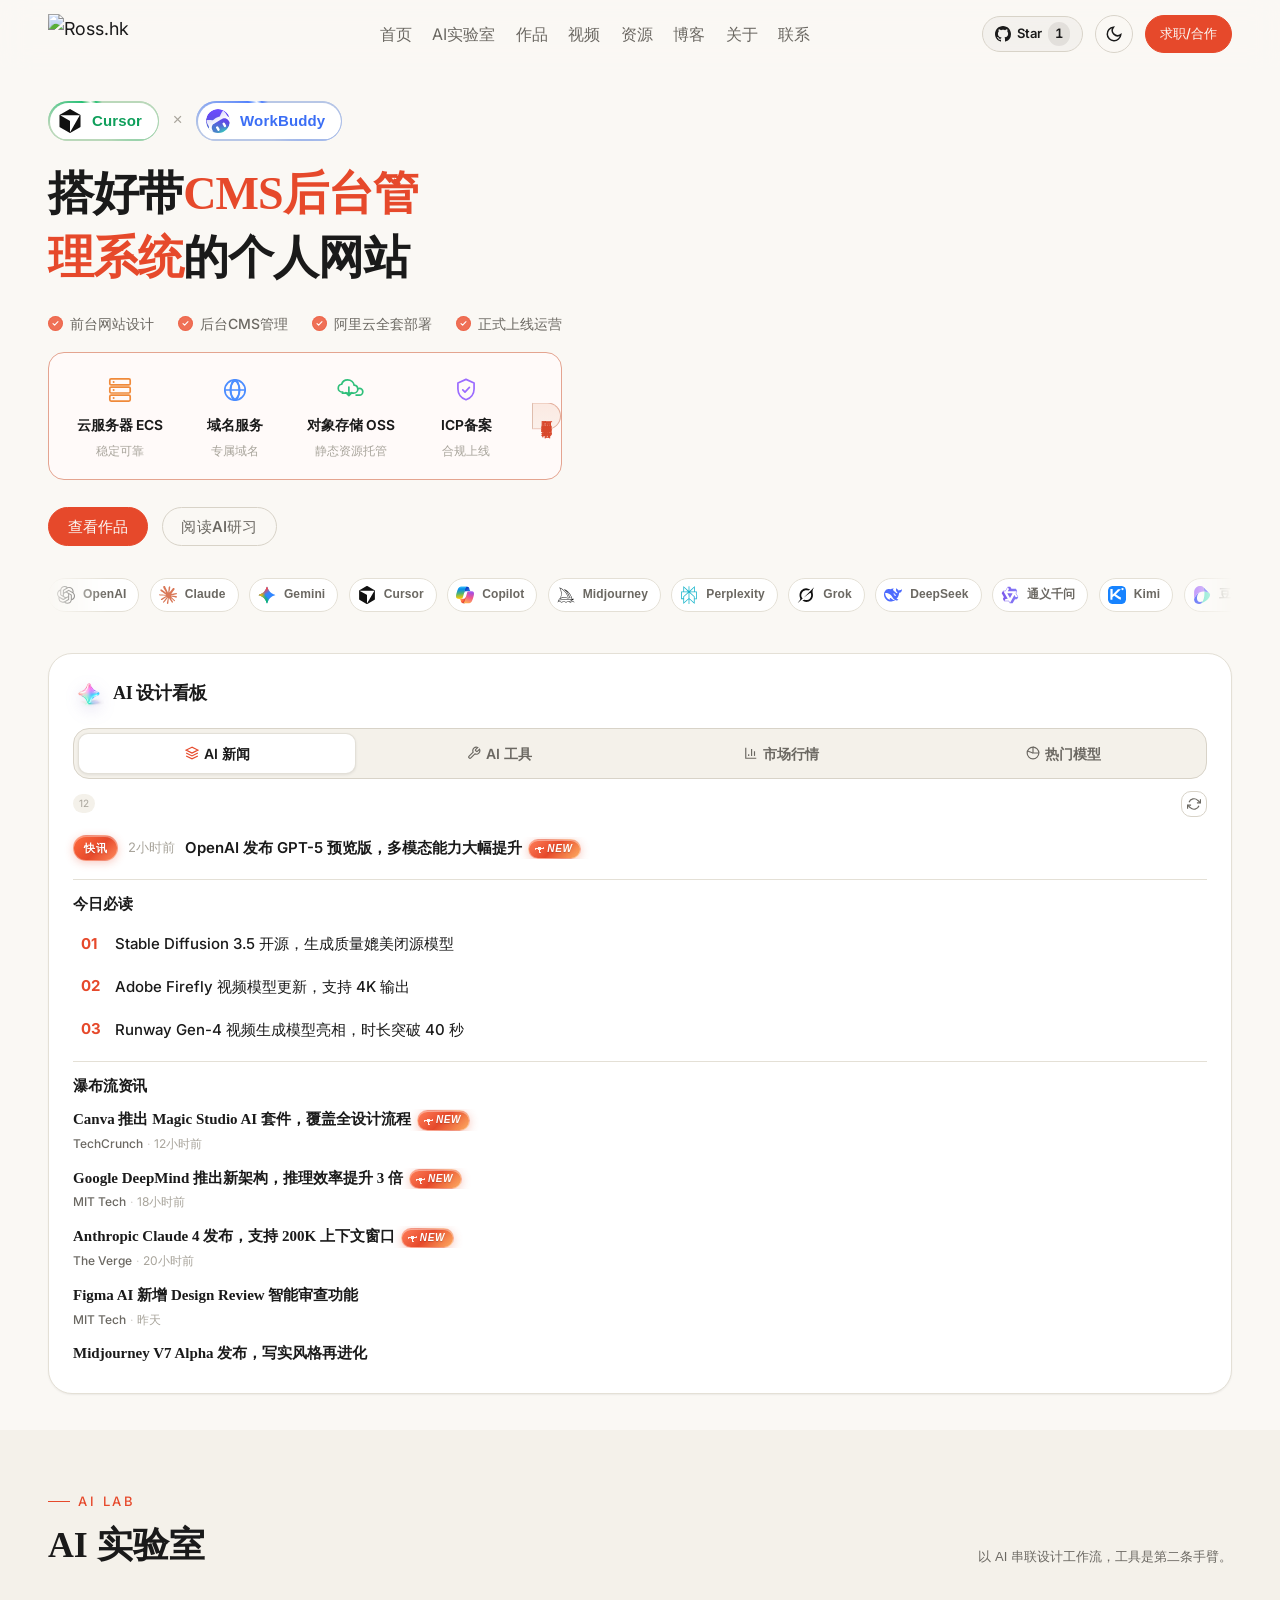
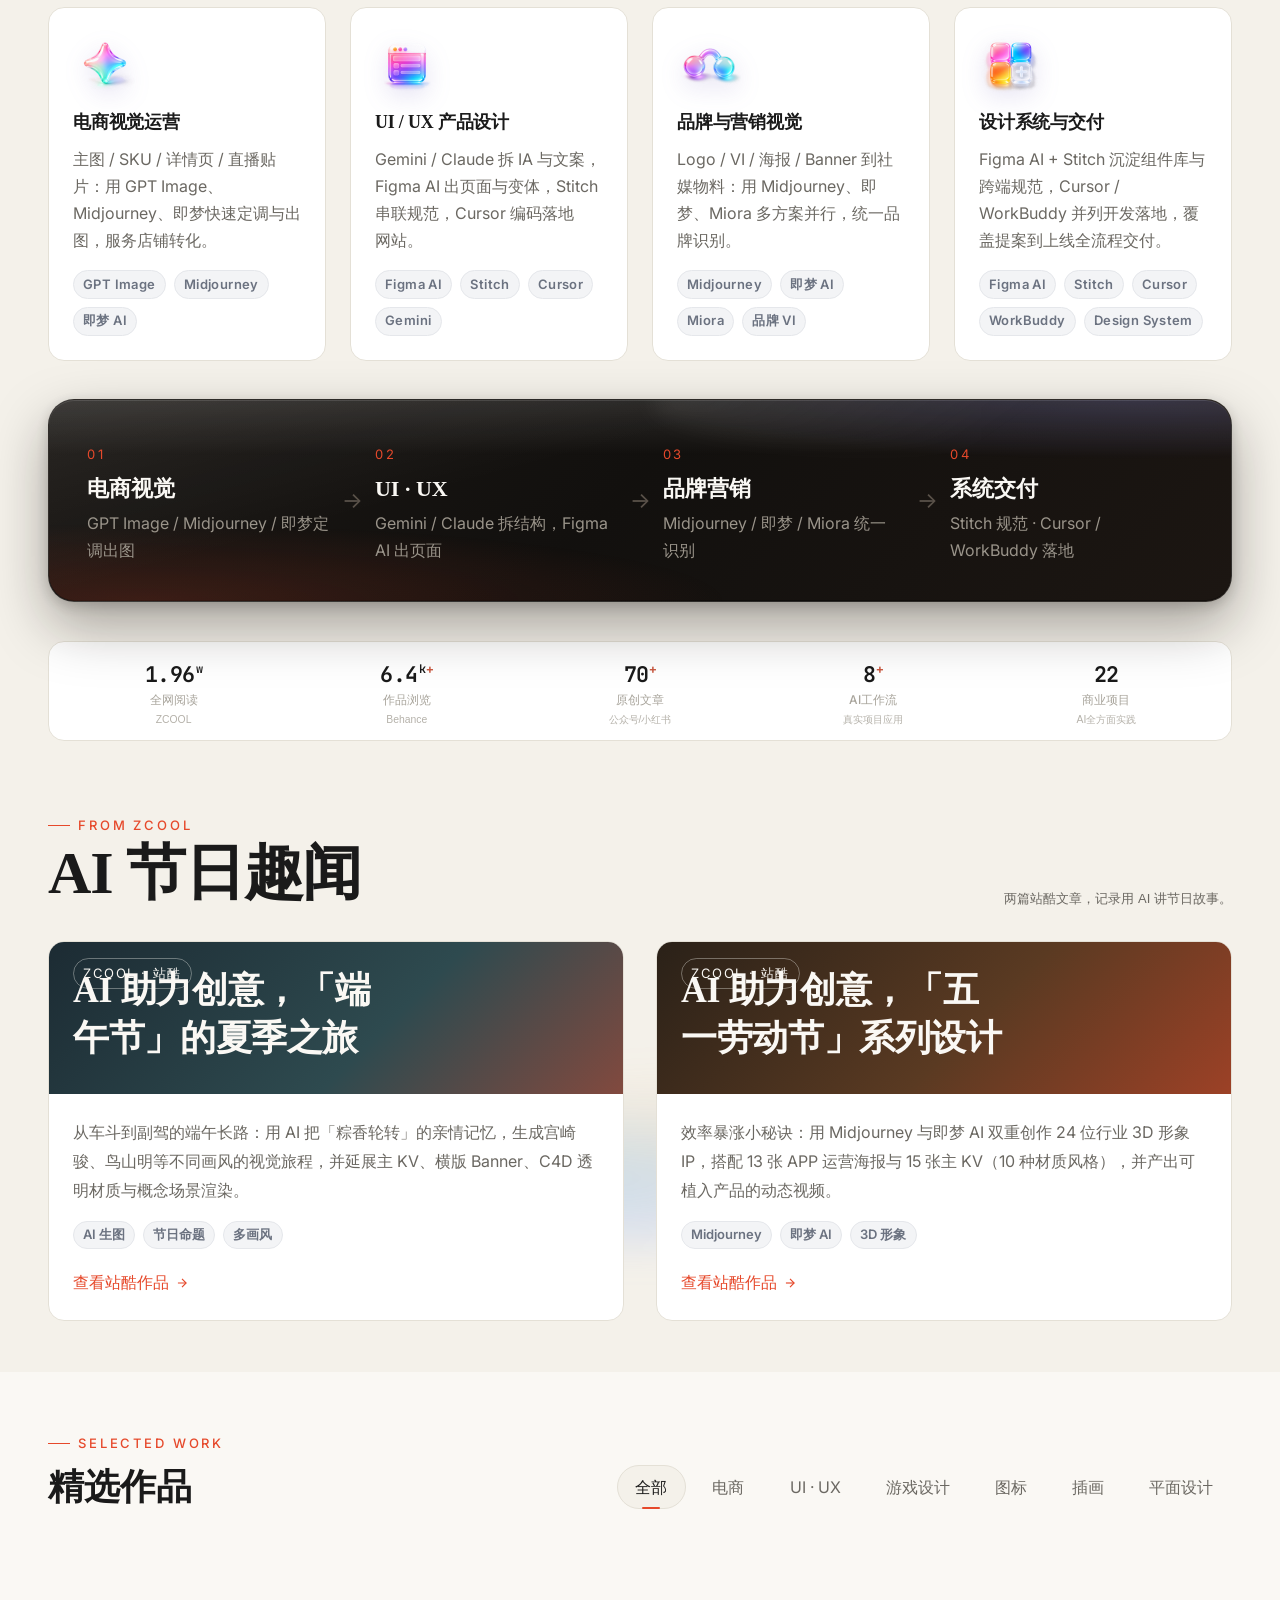
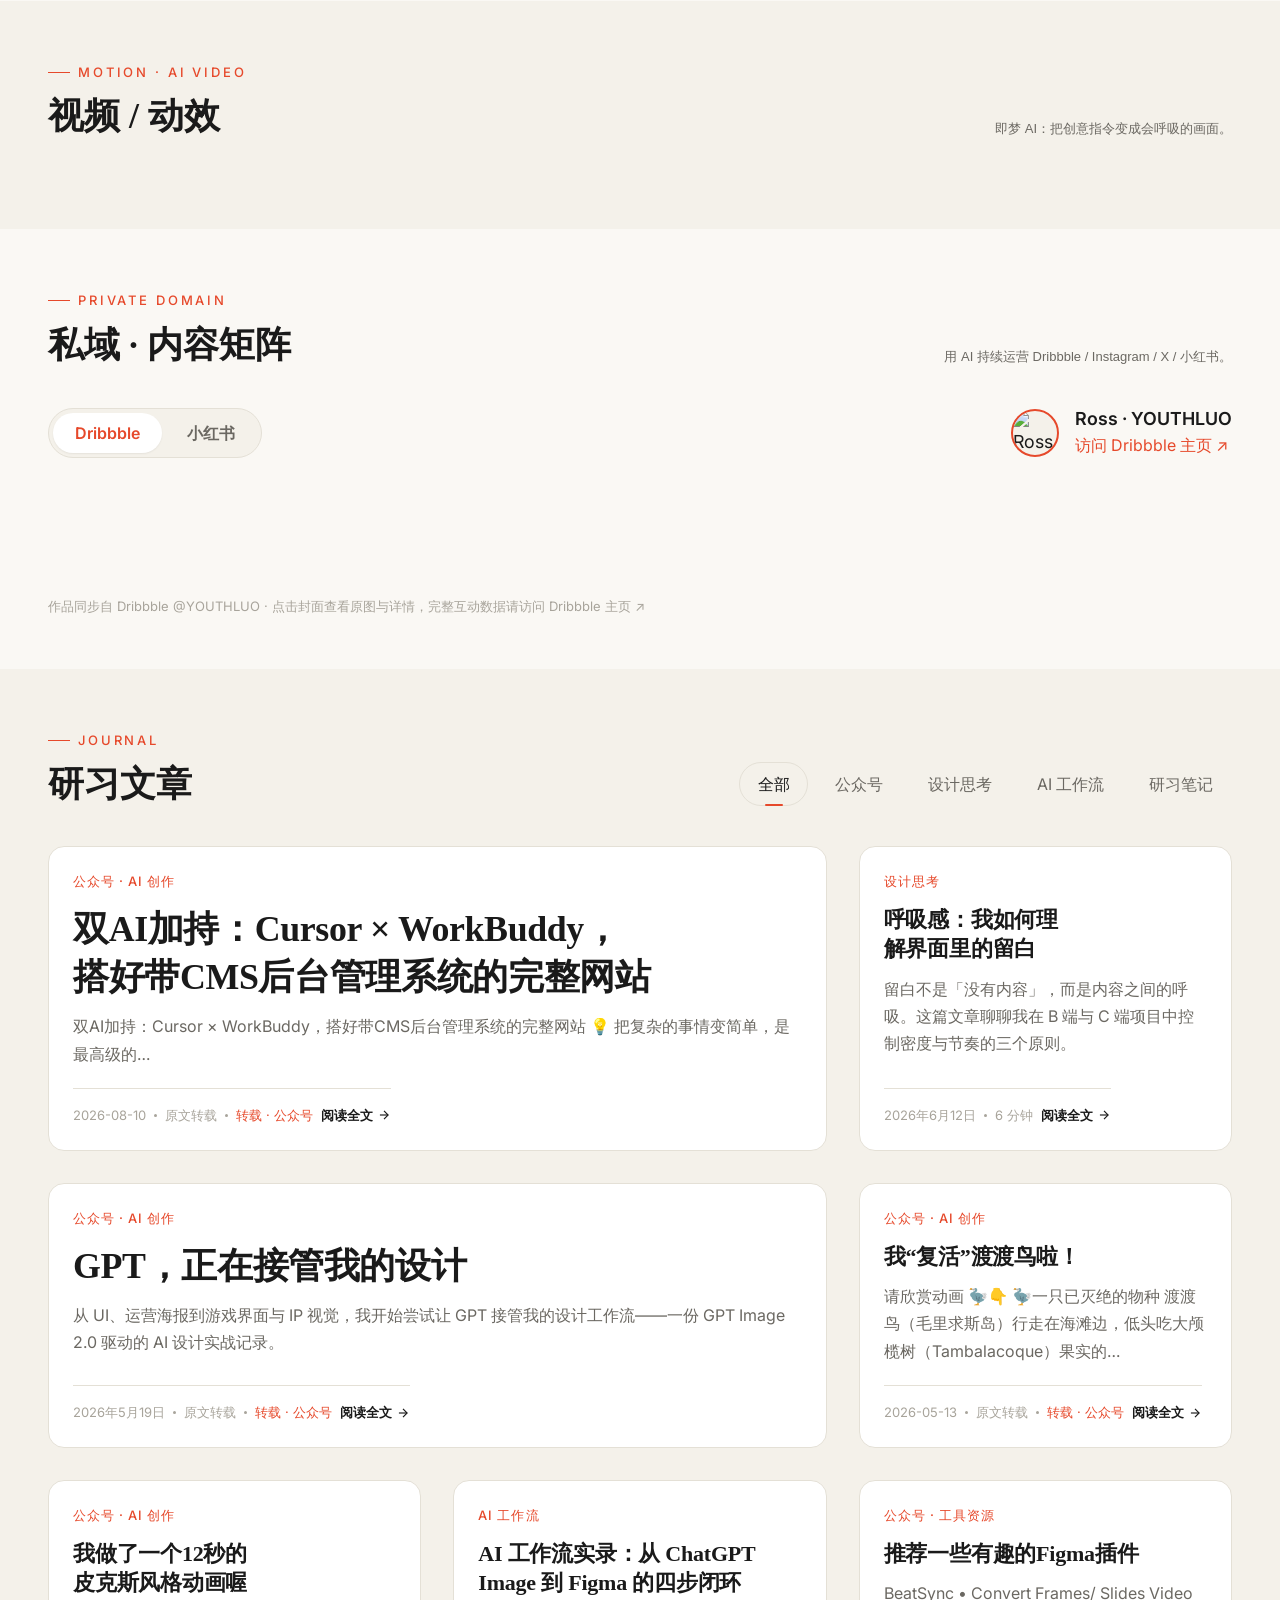
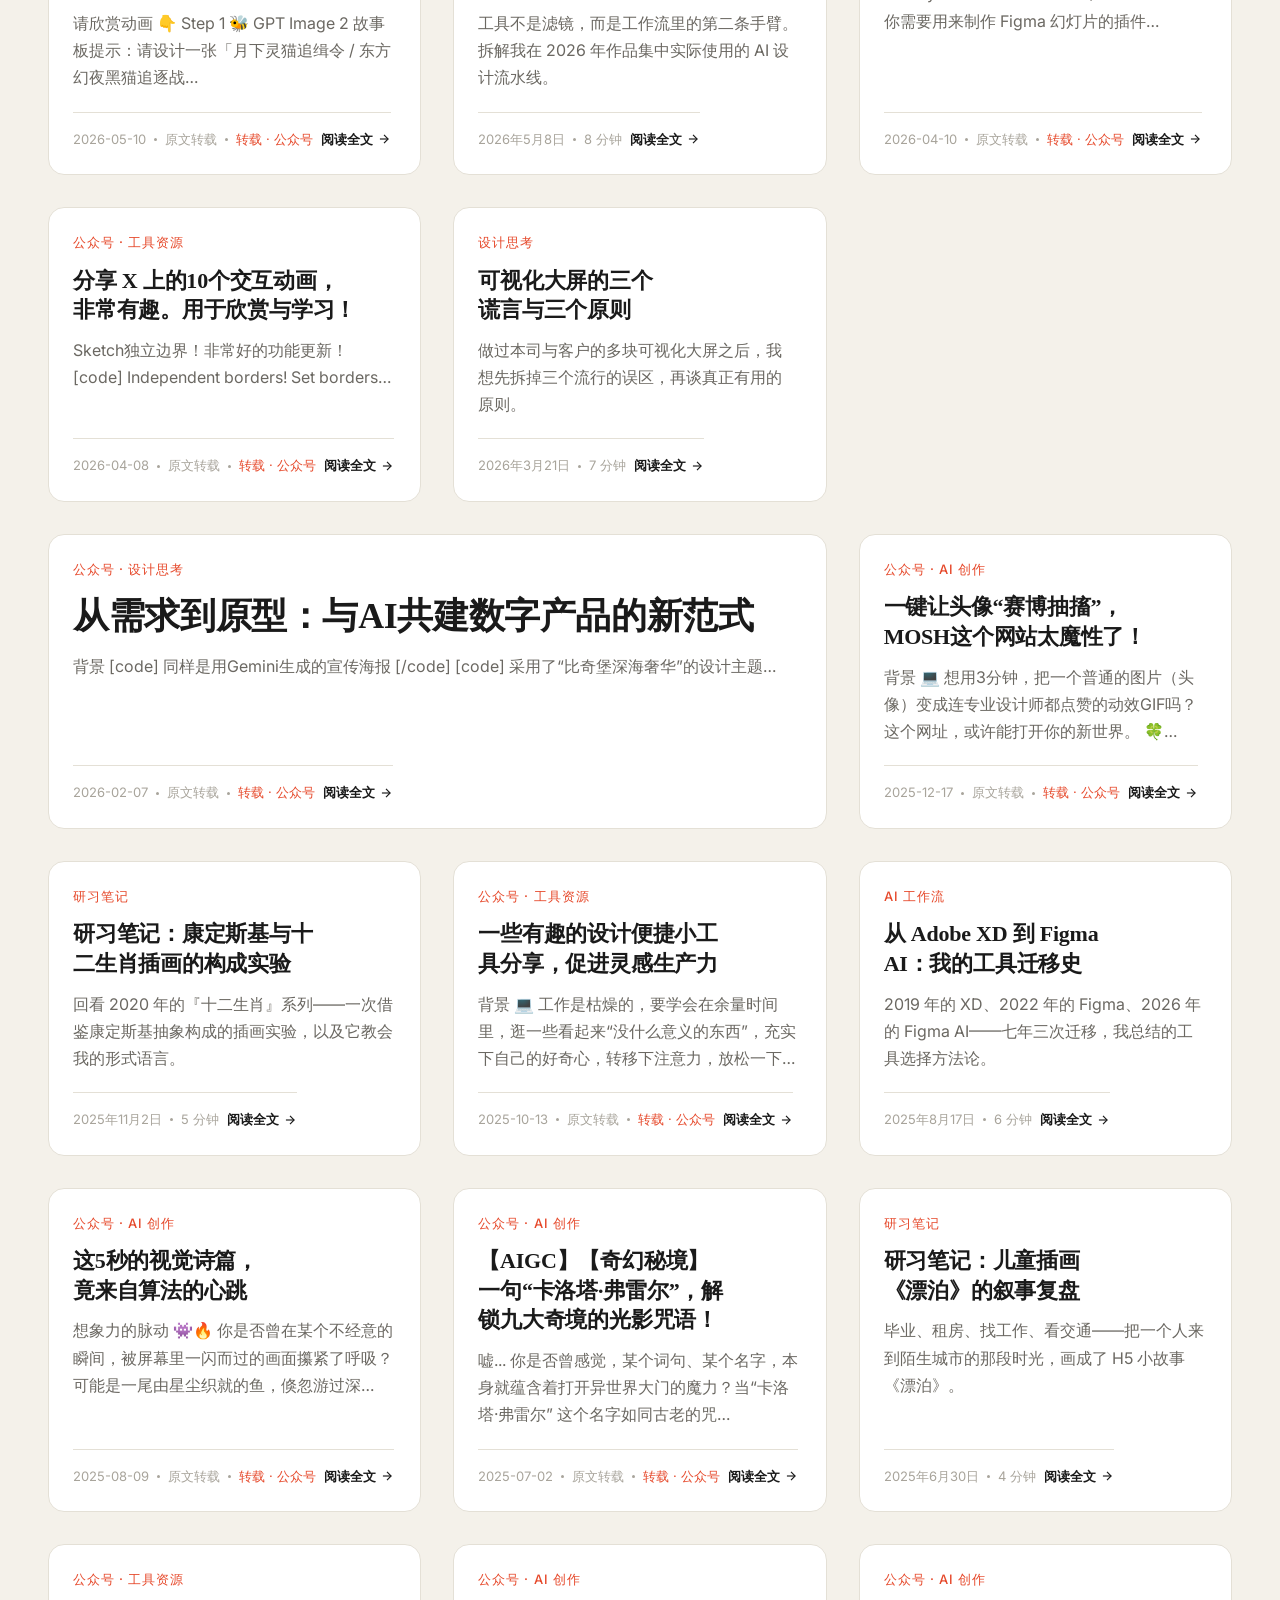
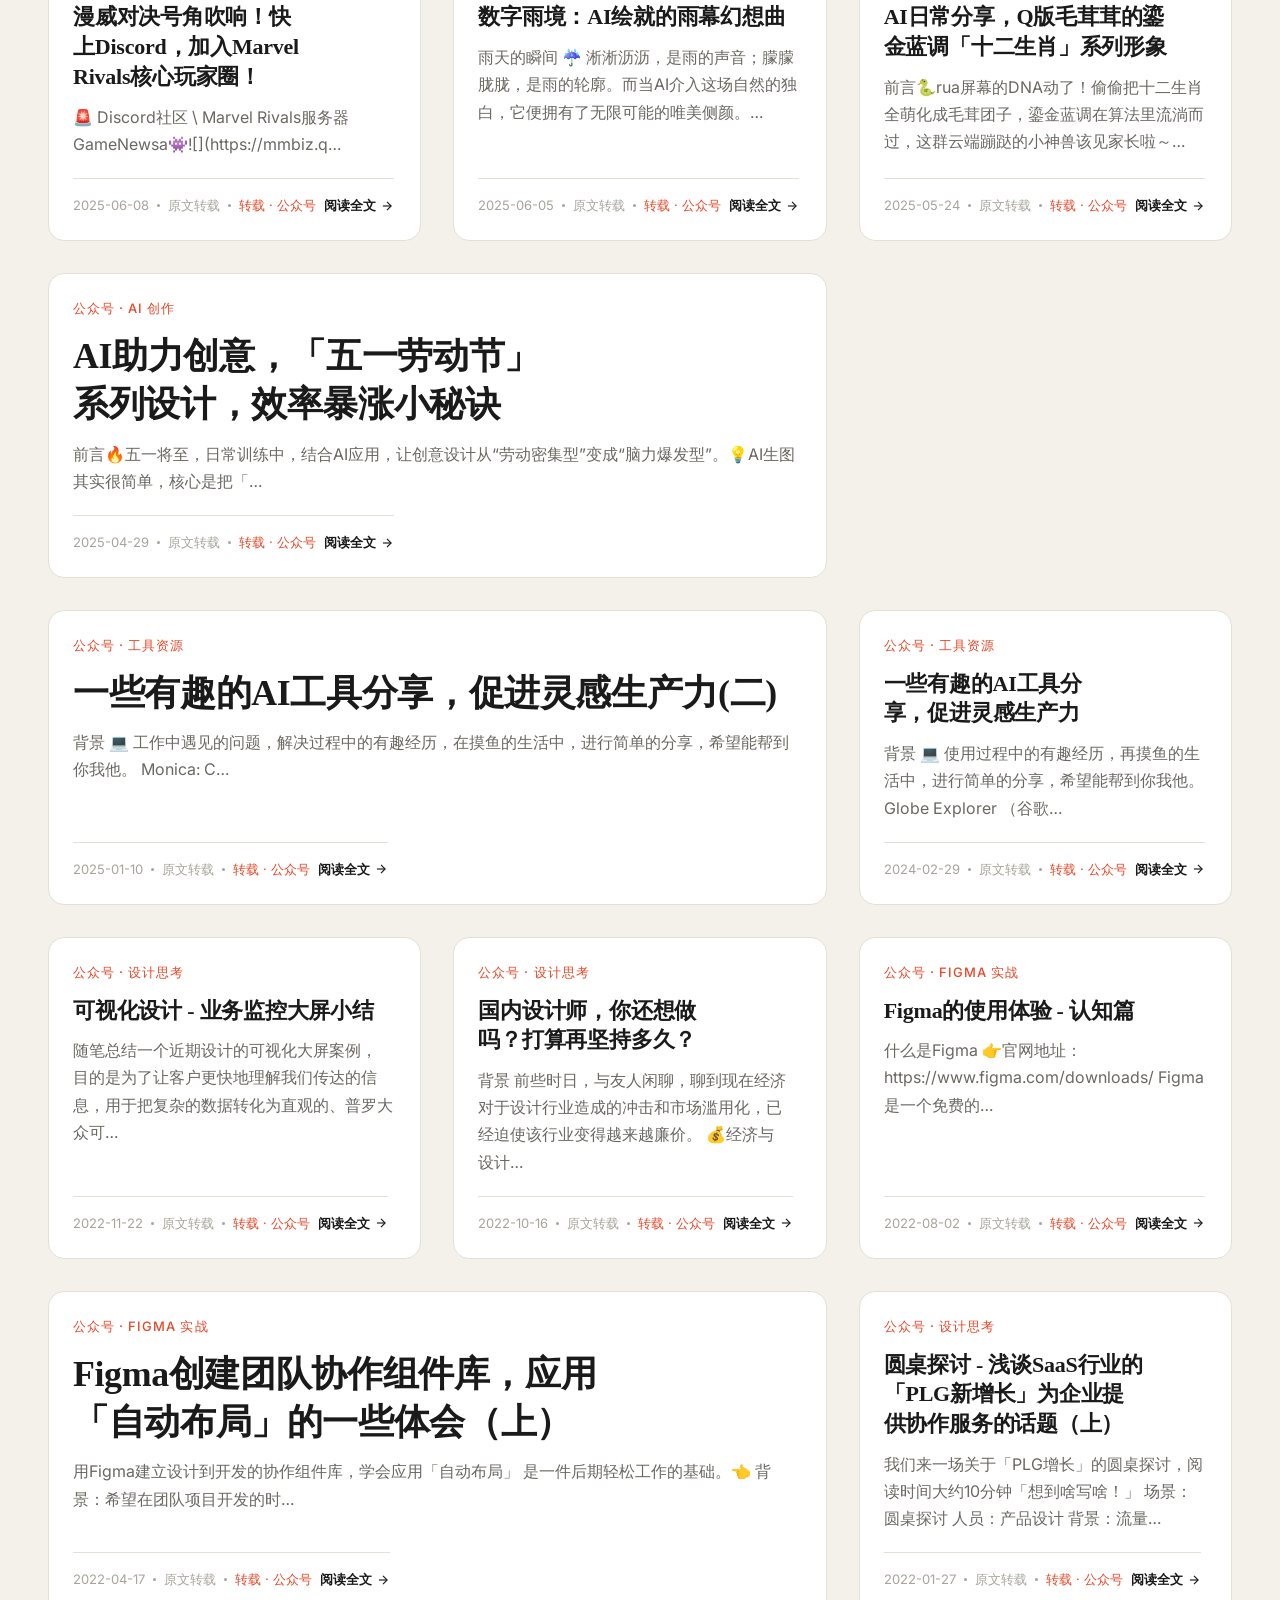
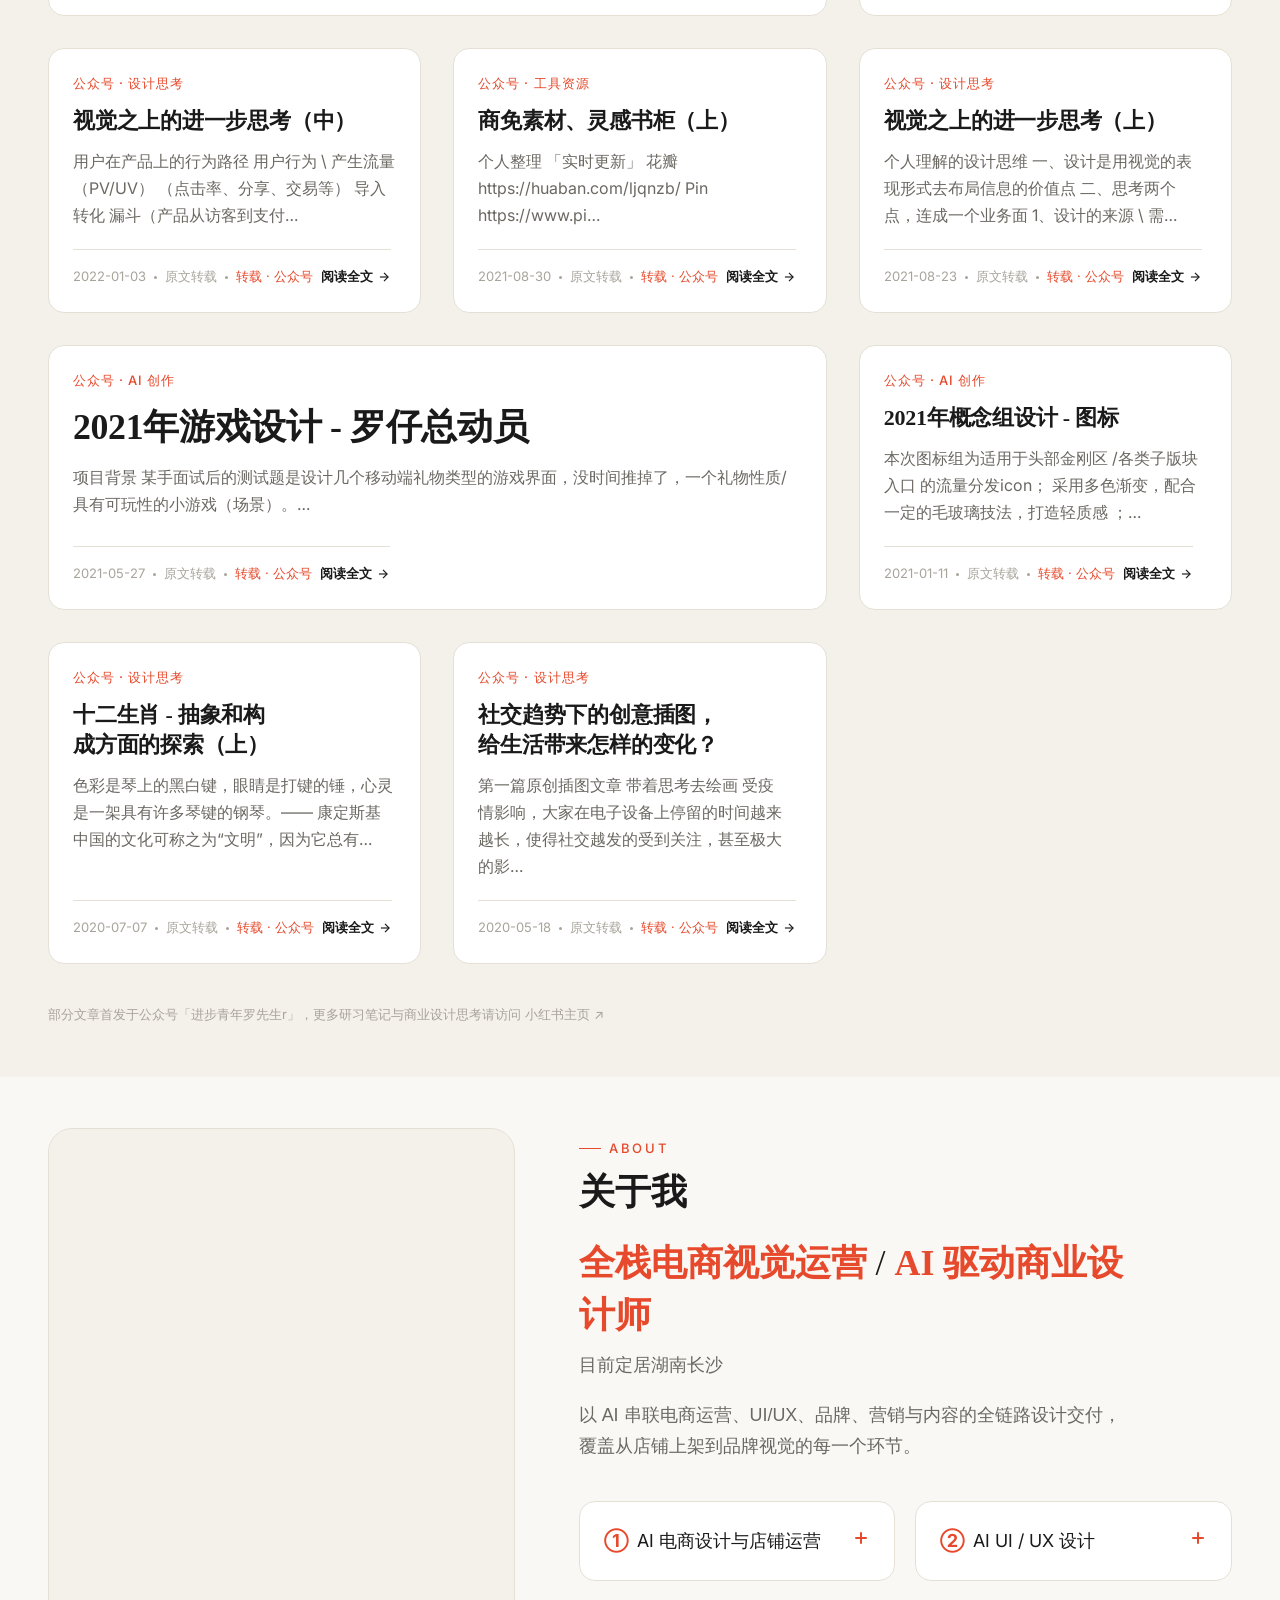
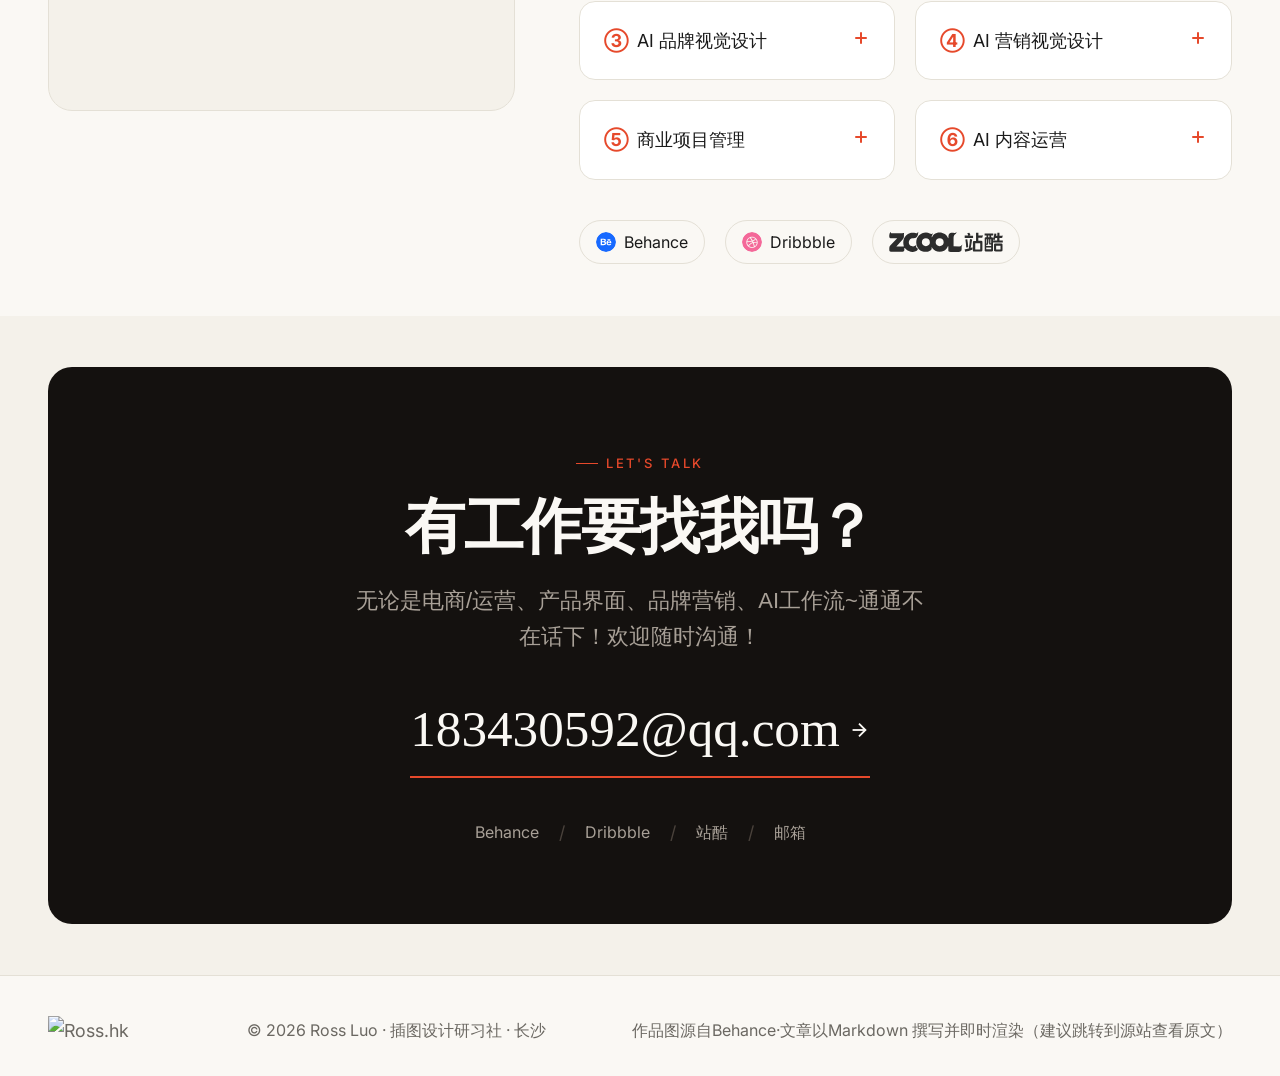
==== commit 855b8305: "项目页改为个人网站介绍，去掉内部路径与备案号" ====
--- a/index.html
+++ b/index.html
@@ -662,9 +662,6 @@
     <span id="cmsFooter">© 2026 Ross Luo · 插图设计研习社 · 长沙</span>
     <span>作品图源自Behance·文章以Markdown 撰写并即时渲染（建议跳转到源站查看原文）</span>
   </div>
-  <div class="container footer-beian">
-    <span id="icpNotice"><a href="https://beian.miit.gov.cn/" target="_blank" rel="noopener noreferrer">湘ICP备2026033513号-1</a></span>
-  </div>
 </footer>
 
 <!-- 返回顶部 -->
